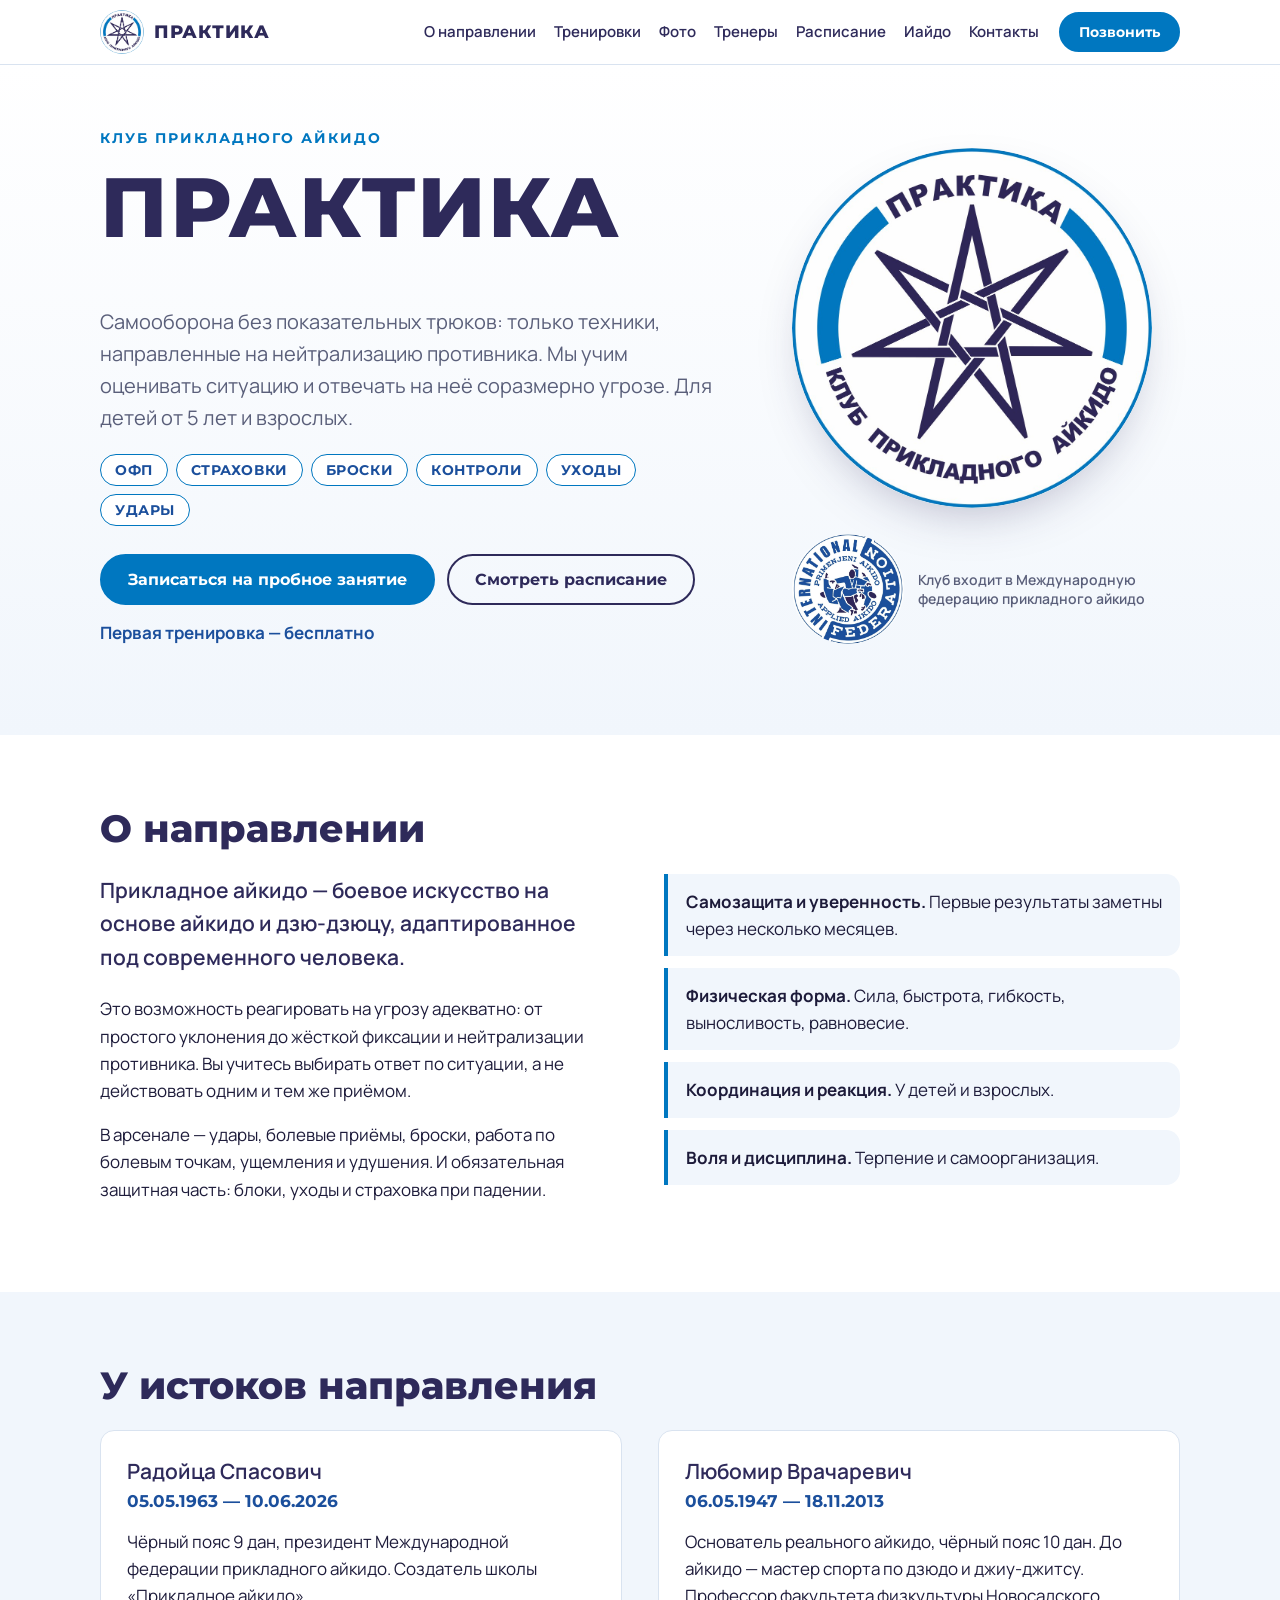
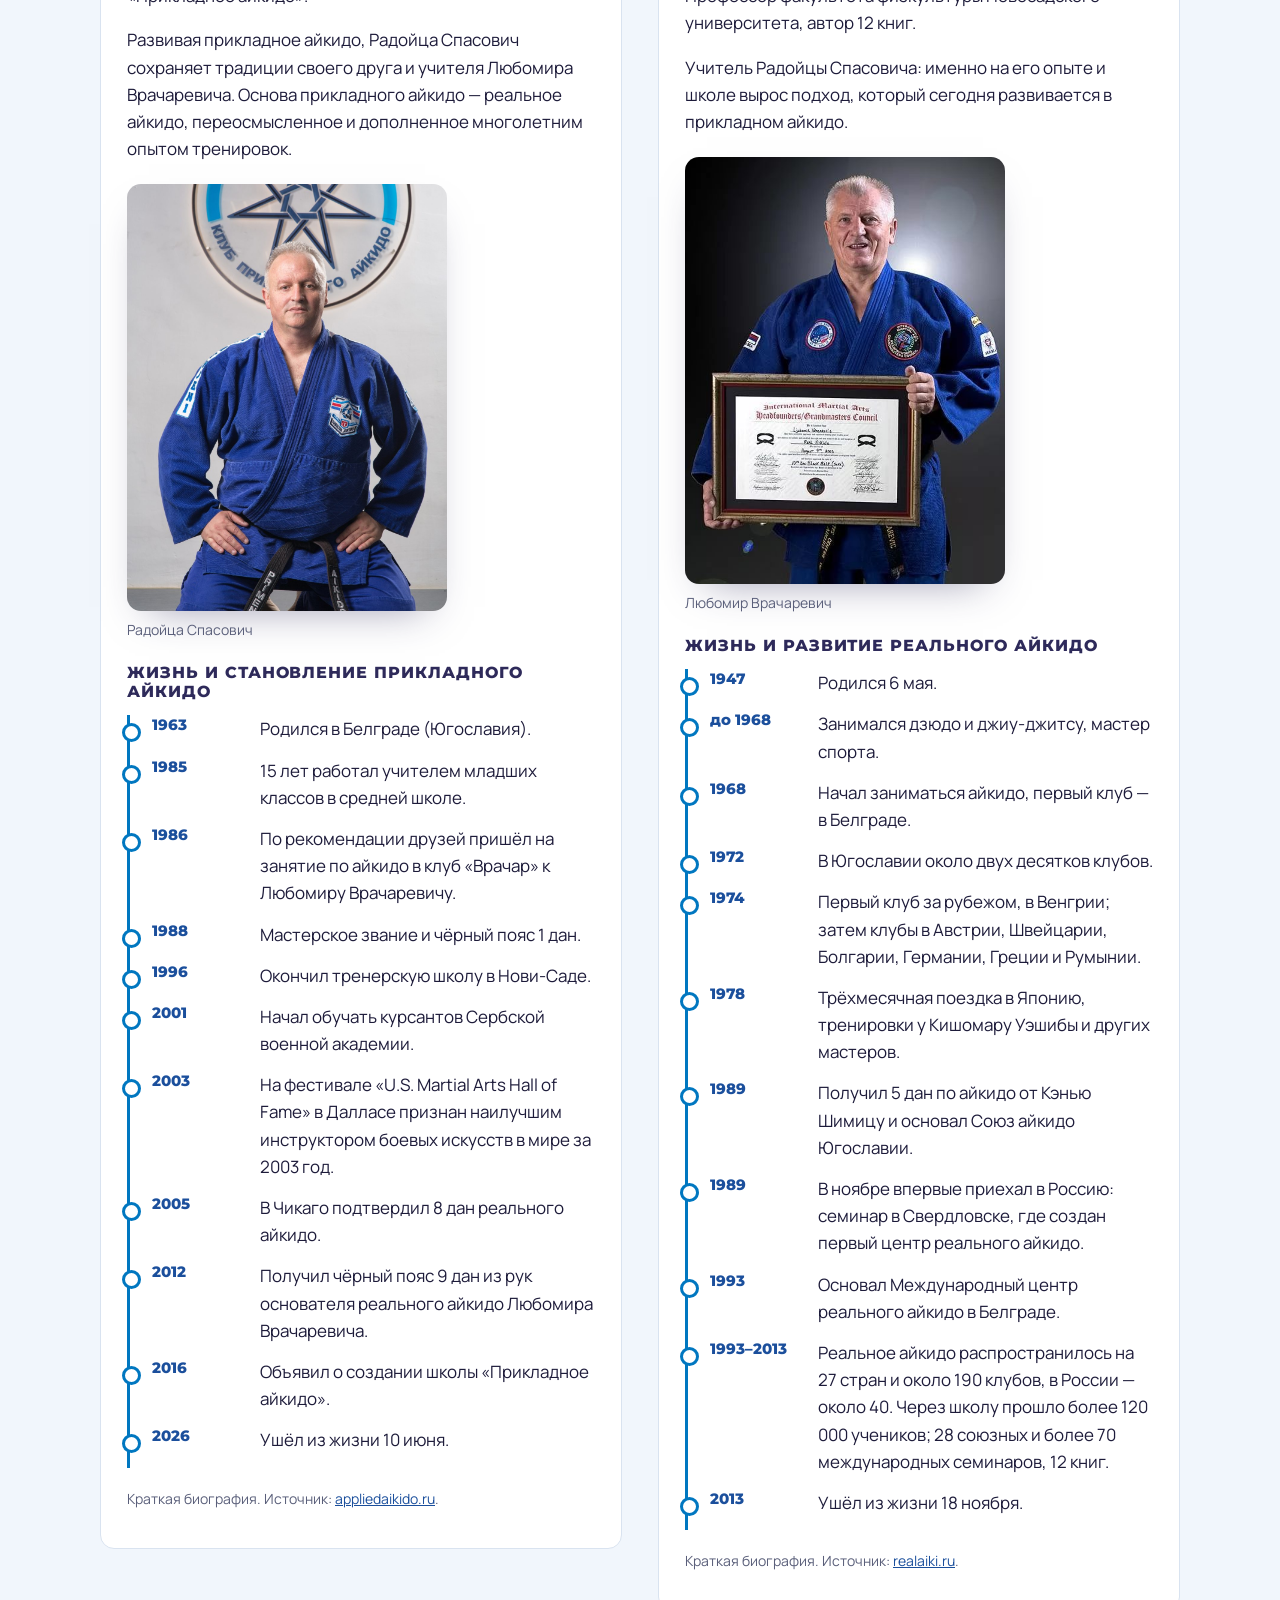
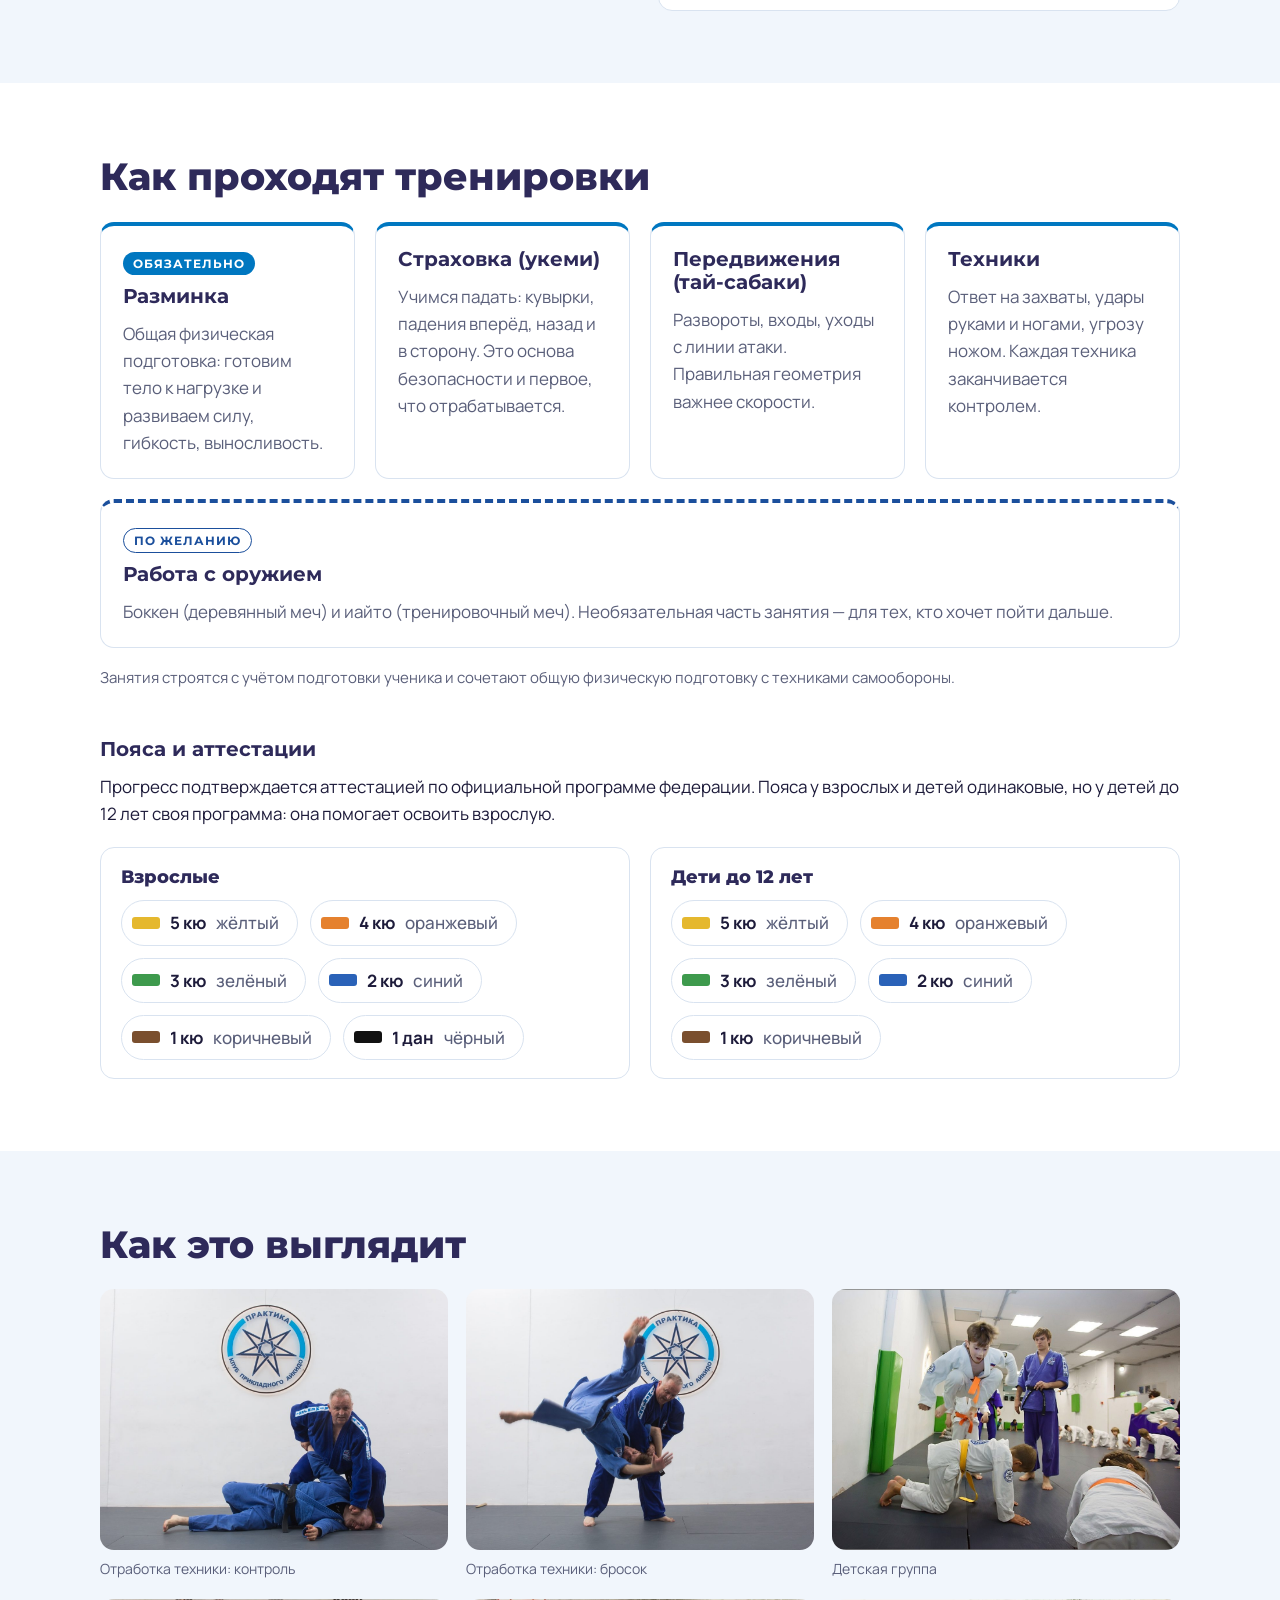
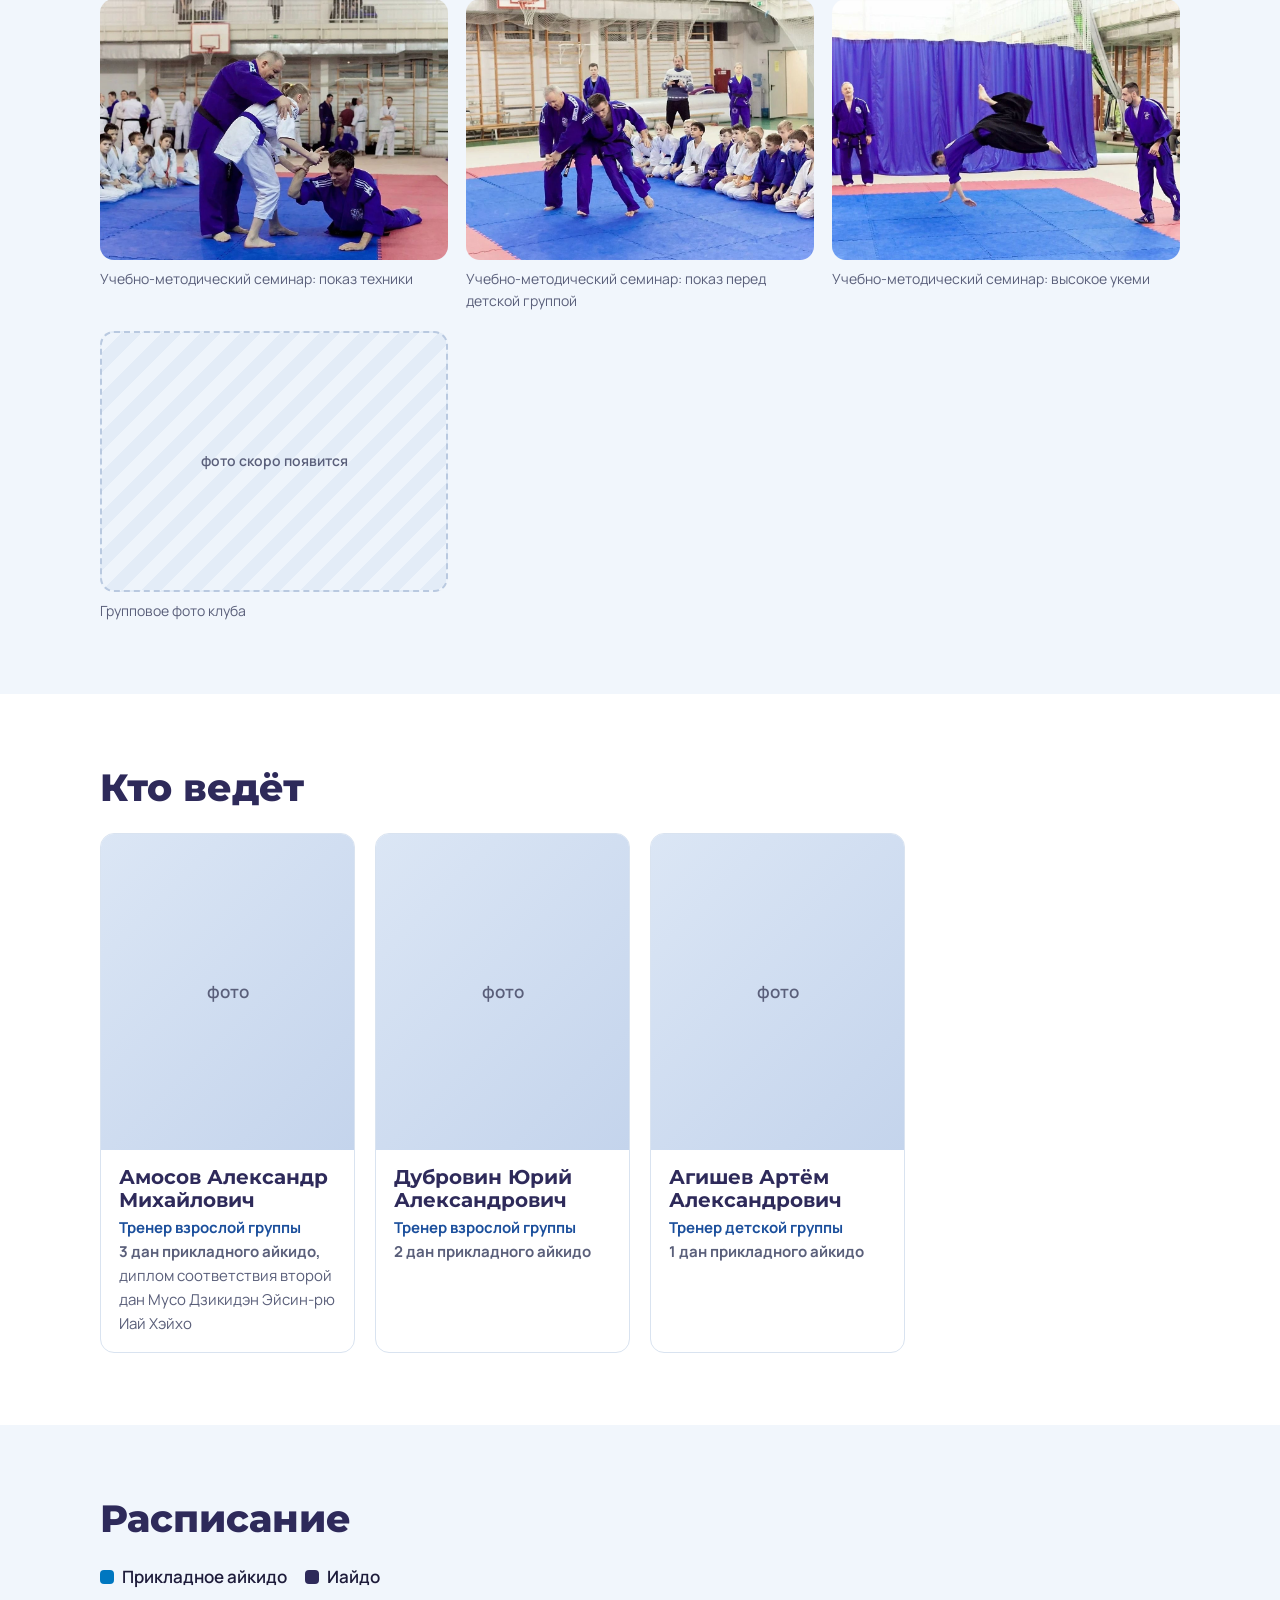
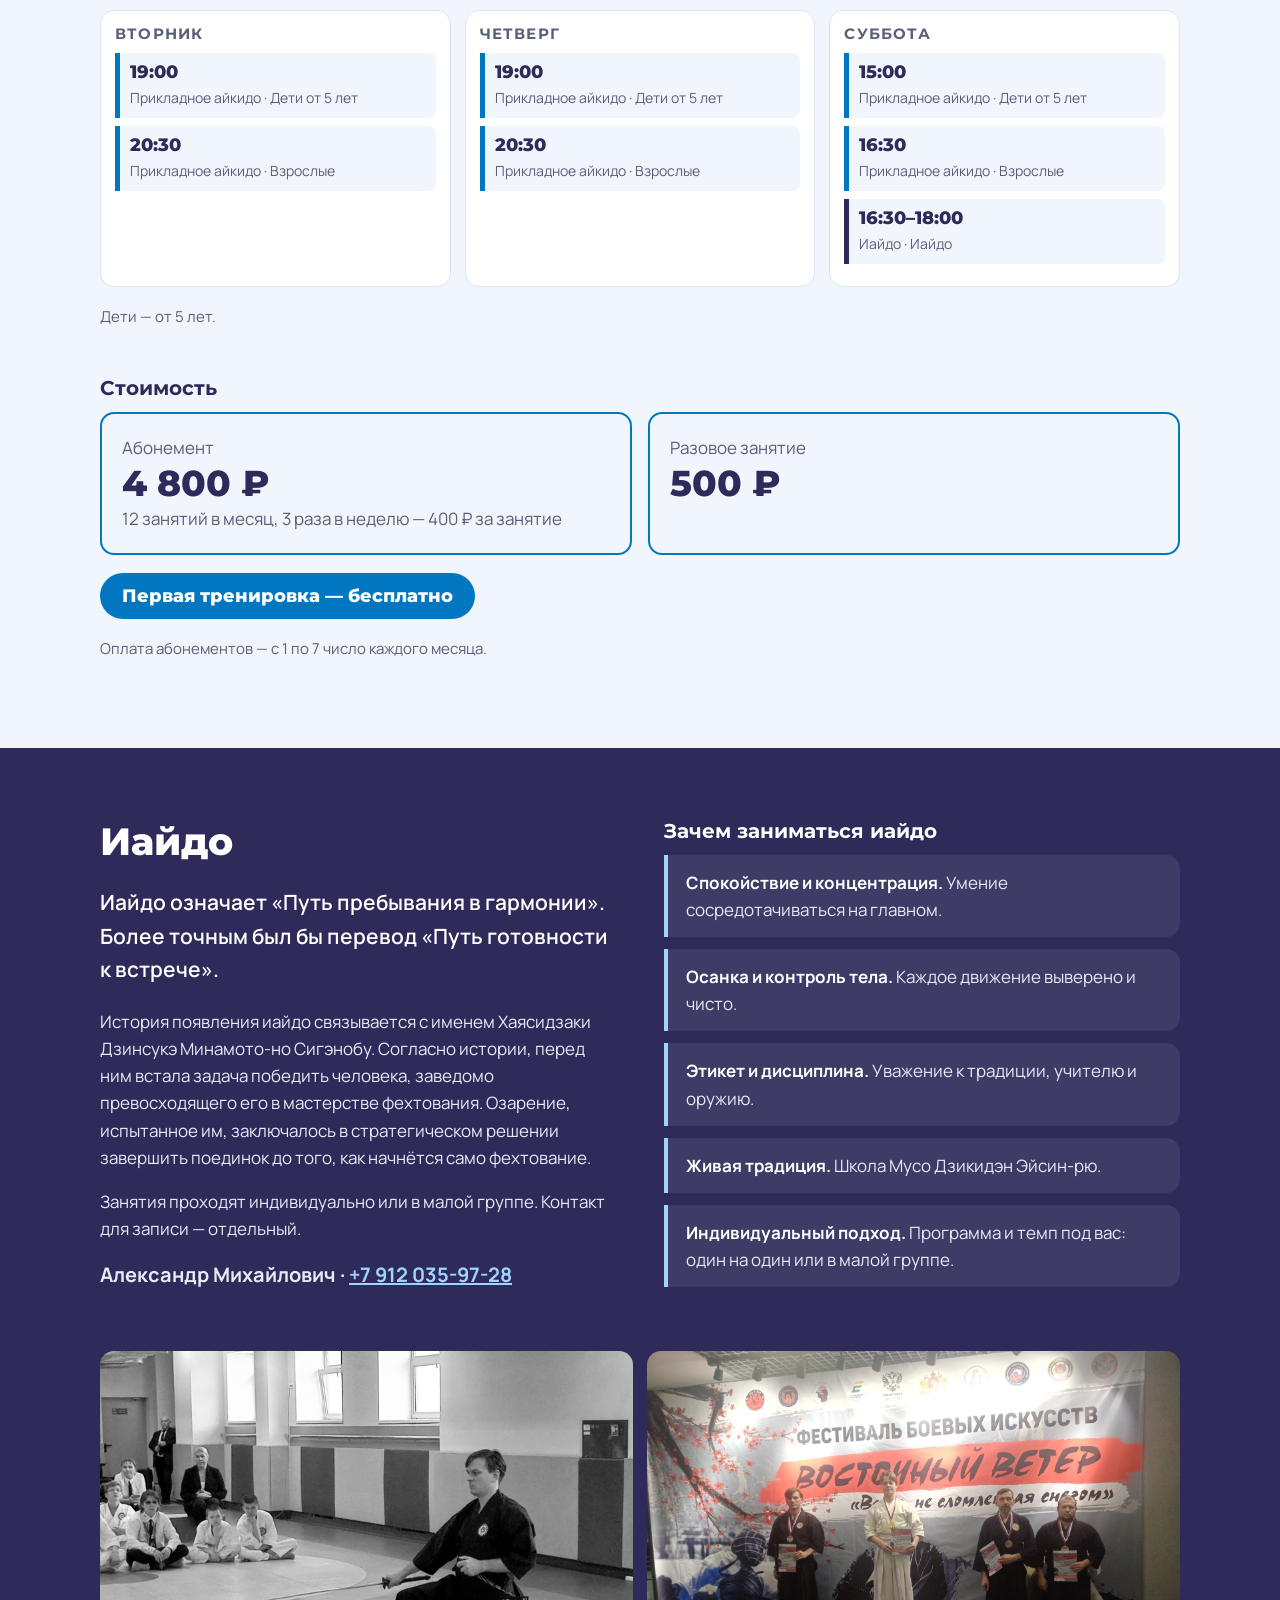
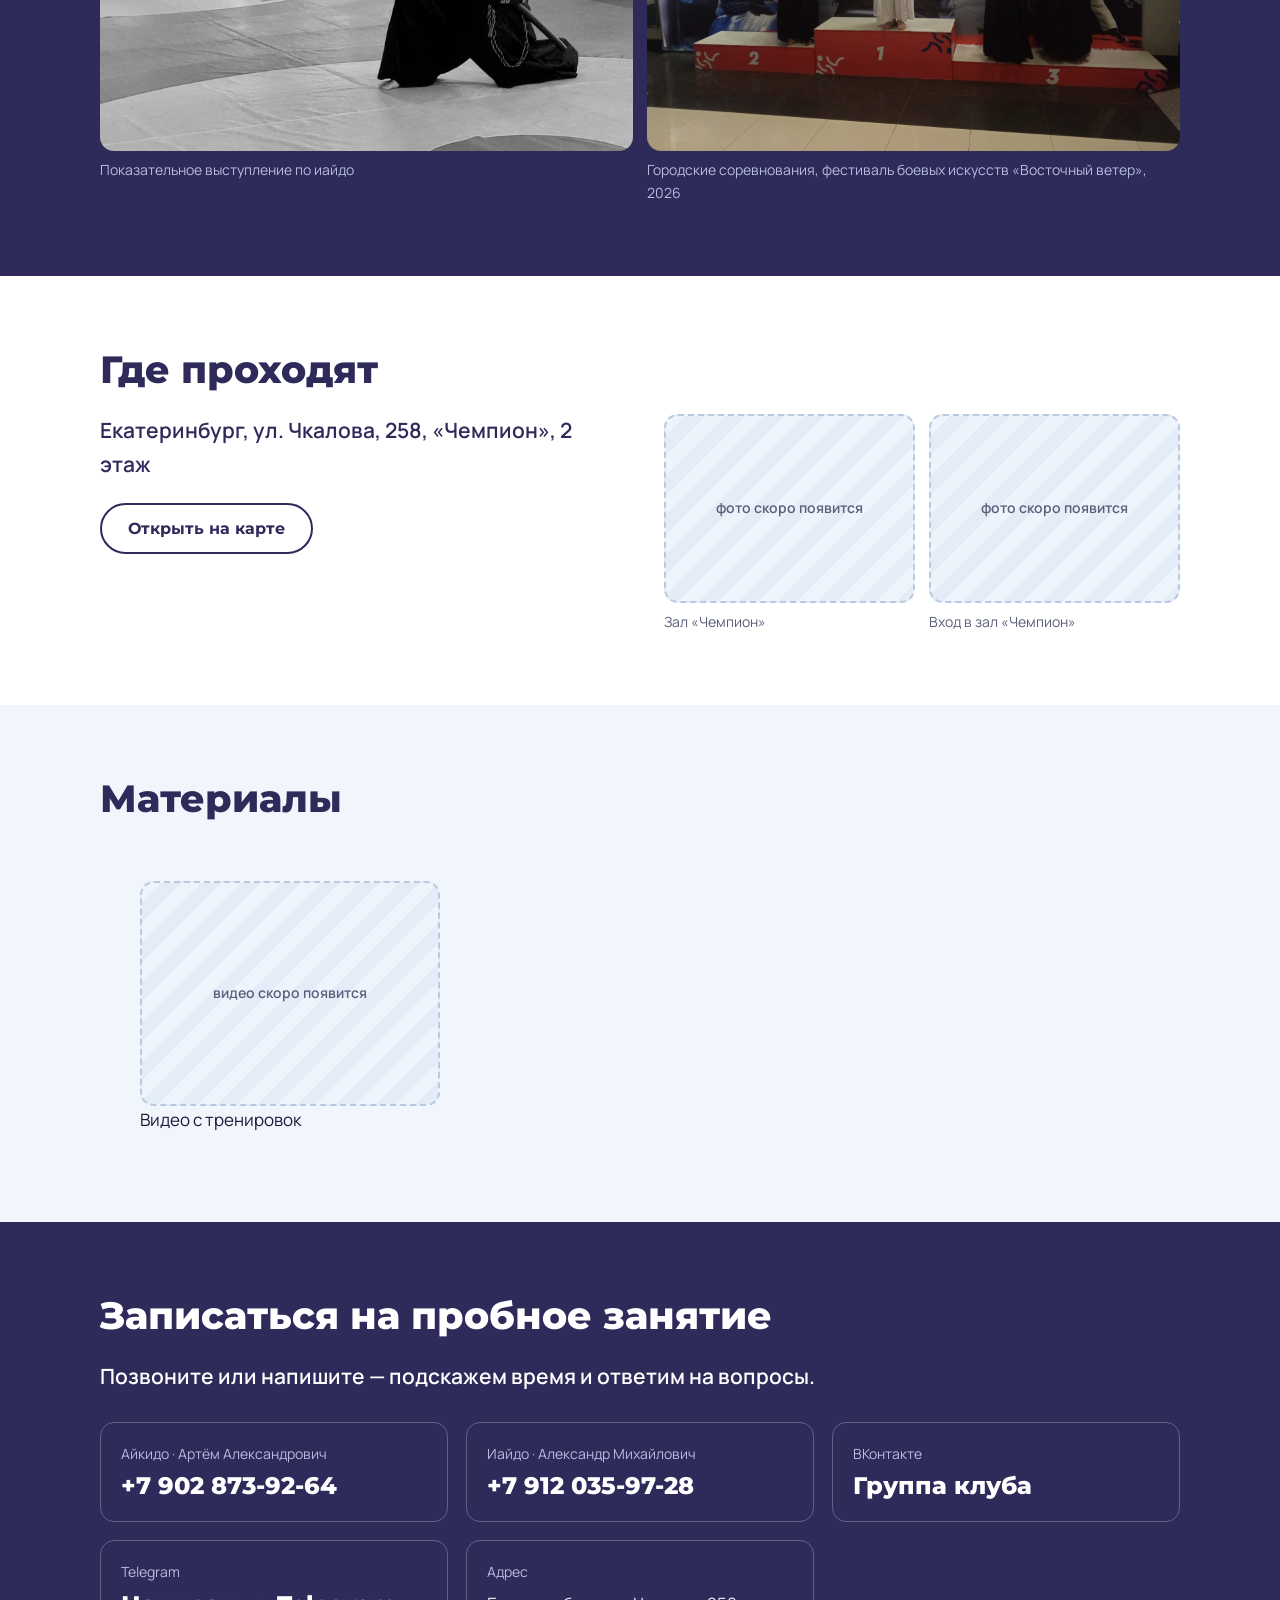
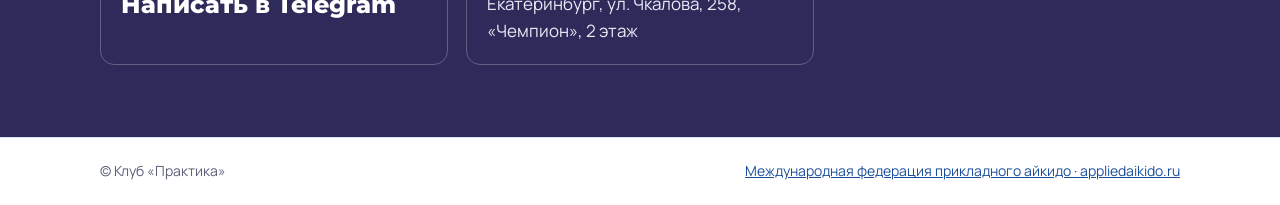
==== index.html @ 42bd76ed "Лендинг клуба «Практика»: первая выкладка Co-Authored-By: Claude Sonnet 5.5 <noreply@anthropic.com>" ====
<!doctype html>
<html lang="ru">
<head>
<meta charset="utf-8">
<meta name="viewport" content="width=device-width, initial-scale=1">
<title>Практика — клуб прикладного айкидо</title>
<meta name="description" content="Клуб прикладного айкидо «Практика»: тренировки для детей и взрослых, расписание, иайдо. Первая тренировка бесплатно.">
<link rel="preconnect" href="https://fonts.googleapis.com">
<link rel="stylesheet" href="https://fonts.googleapis.com/css2?family=Montserrat:wght@600;700;800&family=Manrope:wght@400;500;600;700&display=swap">
<link rel="icon" href="favicon.ico" sizes="any">
<link rel="icon" type="image/png" sizes="32x32" href="assets/icons/favicon-32.png">
<link rel="icon" type="image/png" sizes="16x16" href="assets/icons/favicon-16.png">
<link rel="apple-touch-icon" href="assets/icons/apple-touch-icon.png">
<meta name="theme-color" content="#2e2a5a">
<link rel="stylesheet" href="style.css">
</head>
<body>

<header class="top">
  <div class="wrap top__in">
    <a href="#top" class="brand"><img src="assets/logo-praktika.jpg" alt="" width="44" height="44"><span>Практика</span></a>
    <nav class="nav" aria-label="Разделы">
      <a href="#about">О направлении</a>
      <a href="#training">Тренировки</a>
      <a href="#photos">Фото</a>
      <a href="#coaches">Тренеры</a>
      <a href="#schedule">Расписание</a>
      <a href="#iaido">Иайдо</a>
      <a href="#contacts">Контакты</a>
    </nav>
    <a class="btn btn--sm" data-phone href="#contacts">Позвонить</a>
  </div>
</header>

<main id="top">

<section class="hero">
  <div class="wrap hero__in">
    <div class="hero__text">
      <p class="eyebrow">Клуб прикладного айкидо</p>
      <h1>Практика</h1>
      <p class="hero__lead">Самооборона без показательных трюков: только техники, направленные на нейтрализацию противника. Мы учим оценивать ситуацию и отвечать на неё соразмерно угрозе. Для детей от 5 лет и взрослых.</p>
      <ul class="chips" aria-label="Чему учим">
        <li>ОФП</li><li>Страховки</li><li>Броски</li><li>Контроли</li><li>Уходы</li><li>Удары</li>
      </ul>
      <div class="hero__cta">
        <a class="btn" data-phone href="#contacts">Записаться на пробное занятие</a>
        <a class="btn btn--ghost" href="#schedule">Смотреть расписание</a>
      </div>
      <p class="hero__free" data-free>Первая тренировка — бесплатно</p>
    </div>
    <div class="hero__logo">
      <img class="hero__club" src="assets/logo-praktika.jpg" alt="Логотип клуба «Практика»" width="360" height="360">
      <a class="hero__fed" href="https://appliedaikido.ru/" target="_blank" rel="noopener">
        <img src="assets/logo-federation.jpg" alt="Международная федерация прикладного айкидо" width="84" height="82">
        <span>Клуб входит в&nbsp;Международную федерацию прикладного айкидо</span>
      </a>
    </div>
  </div>
</section>

<section id="about" class="sec">
  <div class="wrap">
    <h2>О направлении</h2>
    <div class="cols">
      <div>
        <p class="big">Прикладное айкидо — боевое искусство на основе айкидо и дзю-дзюцу, адаптированное под современного человека.</p>
        <p>Это возможность реагировать на угрозу адекватно: от простого уклонения до жёсткой фиксации и нейтрализации противника. Вы учитесь выбирать ответ по ситуации, а не действовать одним и тем же приёмом.</p>
        <p>В арсенале — удары, болевые приёмы, броски, работа по болевым точкам, ущемления и удушения. И обязательная защитная часть: блоки, уходы и страховка при падении.</p>
      </div>
      <ul class="reasons">
        <li><b>Самозащита и уверенность.</b> Первые результаты заметны через несколько месяцев.</li>
        <li><b>Физическая форма.</b> Сила, быстрота, гибкость, выносливость, равновесие.</li>
        <li><b>Координация и реакция.</b> У детей и взрослых.</li>
        <li><b>Воля и дисциплина.</b> Терпение и самоорганизация.</li>
      </ul>
    </div>
  </div>
</section>

<section id="master" class="sec sec--tint">
  <div class="wrap">
    <h2>У истоков направления</h2>
    <div class="masters">

      <article class="master">
        <p class="big">Радойца Спасович</p>
        <p class="dates">05.05.1963 — 10.06.2026</p>
        <p>Чёрный пояс 9 дан, президент Международной федерации прикладного айкидо. Создатель школы «Прикладное айкидо».</p>
        <p>Развивая прикладное айкидо, Радойца Спасович сохраняет традиции своего друга и учителя Любомира Врачаревича. Основа прикладного айкидо — реальное айкидо, переосмысленное и дополненное многолетним опытом тренировок.</p>
        <figure class="portrait" id="masterPhoto"></figure>
        <h3 class="tl-title">Жизнь и становление прикладного айкидо</h3>
        <ol class="timeline timeline--compact">
          <li><span>1963</span><div>Родился в Белграде (Югославия).</div></li>
          <li><span>1985</span><div>15 лет работал учителем младших классов в средней школе.</div></li>
          <li><span>1986</span><div>По рекомендации друзей пришёл на занятие по айкидо в клуб «Врачар» к Любомиру Врачаревичу.</div></li>
          <li><span>1988</span><div>Мастерское звание и чёрный пояс 1 дан.</div></li>
          <li><span>1996</span><div>Окончил тренерскую школу в Нови-Саде.</div></li>
          <li><span>2001</span><div>Начал обучать курсантов Сербской военной академии.</div></li>
          <li><span>2003</span><div>На фестивале «U.S. Martial Arts Hall of Fame» в Далласе признан наилучшим инструктором боевых искусств в мире за 2003 год.</div></li>
          <li><span>2005</span><div>В Чикаго подтвердил 8 дан реального айкидо.</div></li>
          <li><span>2012</span><div>Получил чёрный пояс 9 дан из рук основателя реального айкидо Любомира Врачаревича.</div></li>
          <li><span>2016</span><div>Объявил о создании школы «Прикладное айкидо».</div></li>
          <li><span>2026</span><div>Ушёл из жизни 10 июня.</div></li>
        </ol>
        <p class="src">Краткая биография. Источник: <a href="https://appliedaikido.ru/?page_id=108" target="_blank" rel="noopener">appliedaikido.ru</a>.</p>
      </article>

      <article class="master">
        <p class="big">Любомир Врачаревич</p>
        <p class="dates">06.05.1947 — 18.11.2013</p>
        <p>Основатель реального айкидо, чёрный пояс 10 дан. До айкидо — мастер спорта по дзюдо и джиу-джитсу. Профессор факультета физкультуры Новосадского университета, автор 12 книг.</p>
        <p>Учитель Радойцы Спасовича: именно на его опыте и школе вырос подход, который сегодня развивается в прикладном айкидо.</p>
        <figure class="portrait" id="teacherPhoto"></figure>
        <h3 class="tl-title">Жизнь и развитие реального айкидо</h3>
        <ol class="timeline timeline--compact">
          <li><span>1947</span><div>Родился 6 мая.</div></li>
          <li><span>до 1968</span><div>Занимался дзюдо и джиу-джитсу, мастер спорта.</div></li>
          <li><span>1968</span><div>Начал заниматься айкидо, первый клуб — в Белграде.</div></li>
          <li><span>1972</span><div>В Югославии около двух десятков клубов.</div></li>
          <li><span>1974</span><div>Первый клуб за рубежом, в Венгрии; затем клубы в Австрии, Швейцарии, Болгарии, Германии, Греции и Румынии.</div></li>
          <li><span>1978</span><div>Трёхмесячная поездка в Японию, тренировки у Кишомару Уэшибы и других мастеров.</div></li>
          <li><span>1989</span><div>Получил 5 дан по айкидо от Кэнью Шимицу и основал Союз айкидо Югославии.</div></li>
          <li><span>1989</span><div>В ноябре впервые приехал в Россию: семинар в Свердловске, где создан первый центр реального айкидо.</div></li>
          <li><span>1993</span><div>Основал Международный центр реального айкидо в Белграде.</div></li>
          <li><span>1993–2013</span><div>Реальное айкидо распространилось на 27 стран и около 190 клубов, в России — около 40. Через школу прошло более 120 000 учеников; 28 союзных и более 70 международных семинаров, 12 книг.</div></li>
          <li><span>2013</span><div>Ушёл из жизни 18 ноября.</div></li>
        </ol>
        <p class="src">Краткая биография. Источник: <a href="https://realaiki.ru/lyubomir-vracharevich/" target="_blank" rel="noopener">realaiki.ru</a>.</p>
      </article>

    </div>
  </div>
</section>

<section id="training" class="sec">
  <div class="wrap">
    <h2>Как проходят тренировки</h2>
    <div class="grid3">
      <article class="card"><span class="tag">обязательно</span><h3>Разминка</h3><p>Общая физическая подготовка: готовим тело к нагрузке и развиваем силу, гибкость, выносливость.</p></article>
      <article class="card"><h3>Страховка (укеми)</h3><p>Учимся падать: кувырки, падения вперёд, назад и в сторону. Это основа безопасности и первое, что отрабатывается.</p></article>
      <article class="card"><h3>Передвижения (тай-сабаки)</h3><p>Развороты, входы, уходы с линии атаки. Правильная геометрия важнее скорости.</p></article>
      <article class="card"><h3>Техники</h3><p>Ответ на захваты, удары руками и ногами, угрозу ножом. Каждая техника заканчивается контролем.</p></article>
      <article class="card card--opt"><span class="tag tag--opt">по желанию</span><h3>Работа с оружием</h3><p>Боккен (деревянный меч) и иайто (тренировочный меч). Необязательная часть занятия — для тех, кто хочет пойти дальше.</p></article>
    </div>
    <p class="note">Занятия строятся с учётом подготовки ученика и сочетают общую физическую подготовку с техниками самообороны.</p>

    <h3 class="sub">Пояса и аттестации</h3>
    <p>Прогресс подтверждается аттестацией по официальной программе федерации. Пояса у взрослых и детей одинаковые, но у детей до 12 лет своя программа: она помогает освоить взрослую.</p>
    <div class="belts2">
      <div class="belts2__col">
        <h4>Взрослые</h4>
        <ul class="belts">
          <li style="--b:#e5b82e"><i></i>5 кю<span>жёлтый</span></li>
          <li style="--b:#e5812e"><i></i>4 кю<span>оранжевый</span></li>
          <li style="--b:#3e9a4d"><i></i>3 кю<span>зелёный</span></li>
          <li style="--b:#2a62b8"><i></i>2 кю<span>синий</span></li>
          <li style="--b:#7a4f2e"><i></i>1 кю<span>коричневый</span></li>
          <li style="--b:#111111"><i></i>1 дан<span>чёрный</span></li>
        </ul>
      </div>
      <div class="belts2__col">
        <h4>Дети до 12 лет</h4>
        <ul class="belts">
          <li style="--b:#e5b82e"><i></i>5 кю<span>жёлтый</span></li>
          <li style="--b:#e5812e"><i></i>4 кю<span>оранжевый</span></li>
          <li style="--b:#3e9a4d"><i></i>3 кю<span>зелёный</span></li>
          <li style="--b:#2a62b8"><i></i>2 кю<span>синий</span></li>
          <li style="--b:#7a4f2e"><i></i>1 кю<span>коричневый</span></li>
        </ul>
      </div>
    </div>
  </div>
</section>

<section id="photos" class="sec sec--tint">
  <div class="wrap">
    <h2>Как это выглядит</h2>
    <div class="gallery gallery--wide" id="gallery"></div>
  </div>
</section>

<section id="coaches" class="sec">
  <div class="wrap">
    <h2>Кто ведёт</h2>
    <div class="coaches" id="coachesList"></div>
  </div>
</section>

<section id="schedule" class="sec sec--tint">
  <div class="wrap">
    <h2>Расписание</h2>
    <div class="legend" id="legend"></div>
    <div class="week" id="week"></div>
    <p class="note" id="scheduleNote"></p>

    <h3 class="sub">Стоимость</h3>
    <div class="prices" id="prices"></div>
    <p class="price-free" id="priceFree">Первая тренировка — бесплатно</p>
    <p class="note" id="priceNote"></p>
  </div>
</section>

<section id="iaido" class="sec sec--dark">
  <div class="wrap">
   <div class="cols">
    <div>
      <h2>Иайдо</h2>
      <p class="big">Иайдо означает «Путь пребывания в гармонии». Более точным был&nbsp;бы перевод «Путь готовности к встрече».</p>
      <p>История появления иайдо связывается с именем Хаясидзаки Дзинсукэ Минамото-но Сигэнобу. Согласно истории, перед ним встала задача победить человека, заведомо превосходящего его в мастерстве фехтования. Озарение, испытанное им, заключалось в стратегическом решении завершить поединок до того, как начнётся само фехтование.</p>
      <p>Занятия проходят индивидуально или в малой группе. Контакт для записи — отдельный.</p>
      <p class="iaido__contact" id="iaidoContact"></p>
    </div>
    <div>
   <h3>Зачем заниматься иайдо</h3>
   <ul class="reasons">
     <li><b>Спокойствие и концентрация.</b> Умение сосредотачиваться на главном.</li>
     <li><b>Осанка и контроль тела.</b> Каждое движение выверено и чисто.</li>
     <li><b>Этикет и дисциплина.</b> Уважение к традиции, учителю и оружию.</li>
     <li><b>Живая традиция.</b> Школа Мусо Дзикидэн Эйсин-рю.</li>
     <li><b>Индивидуальный подход.</b> Программа и темп под вас: один на один или в малой группе.</li>
   </ul>
    </div>
   </div>
   <div class="gallery gallery--iaido" id="iaidoPhoto"></div>
  </div>
</section>

<section id="place" class="sec">
  <div class="wrap">
    <h2>Где проходят</h2>
    <div class="cols">
      <div>
        <p class="big" id="address"></p>
        <p><a class="btn btn--ghost" id="mapBtn" href="#" hidden target="_blank" rel="noopener">Открыть на карте</a></p>
      </div>
      <div class="gallery" id="placePhotos"></div>
    </div>
  </div>
</section>

<section id="media" class="sec sec--tint">
  <div class="wrap">
    <h2>Материалы</h2>
    <div class="promo" id="promo"></div>
    <div class="videos" id="videos"></div>
  </div>
</section>

<section id="contacts" class="sec sec--dark">
  <div class="wrap">
    <h2>Записаться на пробное занятие</h2>
    <p class="big">Позвоните или напишите — подскажем время и ответим на вопросы.</p>
    <div class="contacts" id="contactsBox"></div>
  </div>
</section>

</main>

<footer class="foot">
  <div class="wrap foot__in">
    <span>© Клуб «Практика»</span>
    <a href="https://appliedaikido.ru/" target="_blank" rel="noopener">Международная федерация прикладного айкидо · appliedaikido.ru</a>
  </div>
</footer>

<script src="data.js"></script>
<script src="script.js"></script>
</body>
</html>
---- style.css ----
:root{
  --ink:#2e2a5a;        /* индиго из логотипа клуба */
  --blue:#0077c0;       /* голубой обод логотипа */
  --blue-deep:#1b4f9c;  /* синий федерации */
  --bg:#ffffff;
  --tint:#f1f6fc;
  --line:#d9e3f0;
  --text:#1d1b3a;
  --dim:#5a5f7a;
  --radius:14px;
}
*{box-sizing:border-box}
html{scroll-behavior:smooth;scroll-padding-top:72px}
body{margin:0;background:var(--bg);color:var(--text);font:400 17px/1.6 Manrope,system-ui,sans-serif;-webkit-text-size-adjust:100%}
img{max-width:100%;height:auto;display:block}
a{color:var(--blue-deep)}
.wrap{max-width:1120px;margin:0 auto;padding:0 20px}
h1,h2,h3{font-family:Montserrat,Manrope,sans-serif;color:var(--ink);line-height:1.15;margin:0 0 .6em}
h1{font-size:clamp(44px,8vw,84px);font-weight:800;letter-spacing:.02em;text-transform:uppercase}
h2{font-size:clamp(26px,4vw,38px);font-weight:800}
h3{font-size:20px;font-weight:700}
.sub{margin-top:48px}
p{margin:0 0 1em}

/* шапка */
.top{position:sticky;top:0;z-index:10;background:rgba(255,255,255,.94);backdrop-filter:blur(8px);border-bottom:1px solid var(--line)}
.top__in{display:flex;align-items:center;gap:20px;height:64px}
.brand{display:flex;align-items:center;gap:10px;text-decoration:none;color:var(--ink);font:800 18px Montserrat,sans-serif;text-transform:uppercase;letter-spacing:.04em}
.brand img{border-radius:50%}
.nav{display:flex;gap:18px;margin-left:auto}
.nav a{color:var(--ink);text-decoration:none;font-weight:600;font-size:15px}
.nav a:hover{color:var(--blue)}

/* кнопки */
.btn{display:inline-block;background:var(--blue);color:#fff;text-decoration:none;font:700 16px Montserrat,sans-serif;padding:14px 26px;border-radius:999px;border:2px solid var(--blue);transition:.15s}
.btn:hover{background:var(--blue-deep);border-color:var(--blue-deep)}
.btn--sm{padding:9px 18px;font-size:14px}
.btn--ghost{background:transparent;color:var(--ink);border-color:var(--ink)}
.btn--ghost:hover{background:var(--ink);color:#fff;border-color:var(--ink)}
.sec--dark .btn--ghost{color:#fff;border-color:#fff}
.sec--dark .btn--ghost:hover{background:#fff;color:var(--ink)}

/* hero */
.hero{background:linear-gradient(180deg,#fff 0%,var(--tint) 100%);padding:64px 0 72px}
.hero__in{display:grid;grid-template-columns:1.2fr .8fr;gap:40px;align-items:center}
.eyebrow{font:700 14px Montserrat,sans-serif;letter-spacing:.14em;text-transform:uppercase;color:var(--blue);margin-bottom:12px}
.hero__lead{font-size:20px;max-width:34em;color:var(--dim)}
.hero__cta{display:flex;flex-wrap:wrap;gap:12px;margin:28px 0 14px}
.hero__free{font-weight:700;color:var(--blue-deep)}
.hero__club{border-radius:50%;box-shadow:0 20px 50px -20px rgba(46,42,90,.35);margin:0 auto}
.hero__fed{display:flex;align-items:center;gap:14px;margin:26px auto 0;max-width:360px;font-size:14px;line-height:1.4;color:var(--dim);font-weight:600}
.hero__fed img{flex:none;width:112px;height:auto;border-radius:50%}

/* секции */
.sec{padding:72px 0}
.sec--tint{background:var(--tint)}
.sec--dark{background:var(--ink);color:#e8eaf6}
.sec--dark h2,.sec--dark h3{color:#fff}
.sec--dark a{color:#9fd4ff}
.big{font-size:21px;font-weight:600;color:var(--ink)}
.sec--dark .big{color:#fff}
.note{color:var(--dim);font-size:15px;margin-top:18px}
.sec--dark .note{color:#b7bbe0}
.src{color:var(--dim);font-size:14px;margin-top:20px}
.cols{display:grid;grid-template-columns:1fr 1fr;gap:48px;align-items:start}

.reasons{list-style:none;margin:0;padding:0;display:grid;gap:12px}
.reasons li{background:var(--tint);border-left:4px solid var(--blue);padding:14px 18px;border-radius:0 var(--radius) var(--radius) 0}
.sec--tint .reasons li{background:#fff}

/* история */
.timeline{list-style:none;margin:0;padding:0 0 0 22px;border-left:3px solid var(--blue)}
.timeline li{position:relative;display:grid;grid-template-columns:130px 1fr;gap:16px;padding:0 0 26px}
.timeline li::before{content:"";position:absolute;left:-30px;top:8px;width:13px;height:13px;border-radius:50%;background:#fff;border:3px solid var(--blue)}
.timeline span{font:800 17px Montserrat,sans-serif;color:var(--blue-deep)}

/* тренировки */
.grid3{display:grid;grid-template-columns:repeat(auto-fit,minmax(250px,1fr));gap:20px}
.card{border:1px solid var(--line);border-top:4px solid var(--blue);border-radius:var(--radius);padding:22px;background:#fff}
.card p{margin:0;color:var(--dim)}
.belts{list-style:none;margin:20px 0 0;padding:0;display:flex;flex-wrap:wrap;gap:12px}
.belts li{display:flex;align-items:center;gap:10px;border:1px solid var(--line);border-radius:999px;padding:8px 18px 8px 10px;font-weight:700;background:#fff}
.belts i{width:28px;height:12px;border-radius:3px;background:var(--b)}
.belts span{font-weight:500;color:var(--dim)}

/* тренеры */
.coaches{display:grid;grid-template-columns:repeat(auto-fill,minmax(240px,1fr));gap:20px}
.coach{background:#fff;border:1px solid var(--line);border-radius:var(--radius);overflow:hidden}
.coach__ph{aspect-ratio:4/5;background:linear-gradient(135deg,#dbe6f5,#c4d4ec);display:grid;place-items:center;color:var(--dim);font-weight:600;object-fit:cover;width:100%}
.coach__b{padding:16px 18px}
.coach__b h3{margin:0 0 4px}
.coach__b p{margin:0;color:var(--dim);font-size:15px}

/* расписание */
.legend{display:flex;flex-wrap:wrap;gap:18px;margin-bottom:20px;font-weight:600}
.legend span{display:flex;align-items:center;gap:8px}
.legend i{width:14px;height:14px;border-radius:4px;background:var(--c)}
.week{display:grid;grid-template-columns:repeat(auto-fit,minmax(150px,1fr));gap:14px}
.day{border:1px solid var(--line);border-radius:var(--radius);padding:14px;background:#fff}
.day h3{font-size:15px;text-transform:uppercase;letter-spacing:.08em;color:var(--dim);margin-bottom:10px}
.slot{border-left:5px solid var(--c);background:var(--tint);padding:8px 10px;border-radius:0 8px 8px 0;margin-bottom:8px}
.slot b{display:block;font:800 18px Montserrat,sans-serif;color:var(--ink)}
.slot span{font-size:14px;color:var(--dim)}
.prices{display:grid;grid-template-columns:repeat(auto-fit,minmax(240px,1fr));gap:16px}
.price{border:2px solid var(--blue);border-radius:var(--radius);padding:20px}
.price b{display:block;font:800 36px Montserrat,sans-serif;color:var(--ink)}
.price span{color:var(--dim)}

/* иайдо */
.iaido__img{border-radius:var(--radius);box-shadow:0 20px 50px -20px rgba(0,0,0,.6)}
.iaido__contact{font-size:20px;font-weight:700}

/* место / галерея */
.gallery{display:grid;grid-template-columns:repeat(2,1fr);gap:14px}
.gallery--wide{grid-template-columns:repeat(auto-fill,minmax(300px,1fr));gap:18px}
.gallery figure,.fig{margin:0}
.gallery img,.fig img,.ph{border-radius:var(--radius);aspect-ratio:4/3;object-fit:cover;width:100%}
.gallery figcaption,.fig figcaption{font-size:14px;color:var(--dim);margin-top:8px}
.sec--dark .fig figcaption{color:#b7bbe0}
.fig{margin-top:28px}
.ph{background:repeating-linear-gradient(135deg,#eef4fb 0 14px,#e3ecf7 14px 28px);border:2px dashed #b9c9e0;display:grid;place-items:center;color:var(--dim);font-size:14px;font-weight:600}
.coach--stub{opacity:.75;border-style:dashed}
.coach--stub .coach__ph{background:repeating-linear-gradient(135deg,#eef4fb 0 14px,#e3ecf7 14px 28px)}

/* материалы */
.promo{display:grid;grid-template-columns:repeat(auto-fit,minmax(220px,1fr));gap:20px}
.promo a{display:block;background:#fff;border:1px solid var(--line);border-radius:var(--radius);padding:12px;text-decoration:none;color:var(--ink);font-weight:700}
.promo img{border-radius:8px;margin-bottom:10px}
.videos{display:grid;grid-template-columns:repeat(auto-fit,minmax(280px,1fr));gap:20px;margin-top:20px}
.videos iframe{width:100%;aspect-ratio:16/9;border:0;border-radius:var(--radius)}

/* контакты */
.contacts{display:grid;grid-template-columns:repeat(auto-fit,minmax(260px,1fr));gap:18px;margin-top:28px}
.ct{border:1px solid rgba(255,255,255,.25);border-radius:var(--radius);padding:20px}
.ct small{display:block;color:#b7bbe0;font-size:14px;margin-bottom:6px}
.ct a{font:800 24px Montserrat,sans-serif;color:#fff;text-decoration:none}
.ct p{margin:6px 0 0;color:#e8eaf6}

.foot{background:#fff;border-top:1px solid var(--line);padding:22px 0;color:var(--dim);font-size:14px}
.foot__in{display:flex;flex-wrap:wrap;gap:16px;justify-content:space-between;align-items:center}
.foot__fed{display:flex;align-items:center;gap:12px}

@media (max-width:860px){
  .nav{display:none}
  .top__in{justify-content:space-between}
  .hero__in,.cols{grid-template-columns:1fr}
  .hero__logo{order:-1;max-width:220px}
  .grid3{grid-template-columns:1fr}
  .timeline li{grid-template-columns:1fr;gap:2px}
  .sec{padding:52px 0}
}
a.hero__fed{text-decoration:none}
a.hero__fed:hover span{color:var(--blue-deep);text-decoration:underline}
.tag{display:inline-block;font:700 12px Montserrat,sans-serif;letter-spacing:.08em;text-transform:uppercase;color:#fff;background:var(--blue);border-radius:999px;padding:4px 10px;margin-bottom:10px}
.tag--opt{background:transparent;color:var(--blue-deep);border:1.5px solid var(--blue-deep)}
.card--opt{grid-column:1/-1;border-top-style:dashed;border-top-color:var(--blue-deep)}
.sec--dark .gallery figcaption{color:#b7bbe0}
.dates{font:700 17px Montserrat,sans-serif;color:var(--blue-deep)}
.timeline--compact li{grid-template-columns:70px 1fr;padding-bottom:14px}
.timeline--compact span{font-size:15px}
.coach__role{color:var(--blue-deep)!important;font-weight:700}
.videos{grid-template-columns:repeat(auto-fill,minmax(280px,380px))}
.portrait{margin:22px 0 8px;max-width:320px}
.portrait img{width:100%;aspect-ratio:3/4;object-fit:cover;object-position:50% 20%;border-radius:var(--radius);box-shadow:0 18px 40px -22px rgba(46,42,90,.5)}
.portrait figcaption{font-size:14px;color:var(--dim);margin-top:8px}
.gallery--one{grid-template-columns:1fr}
.reasons--grid{grid-template-columns:repeat(auto-fit,minmax(210px,1fr))}
.sec--dark .reasons li{background:rgba(255,255,255,.08);border-left-color:#9fd4ff}
.sec--dark .reasons b{color:#fff}
.sec--dark .sub{margin-top:44px}
.gallery--iaido{grid-template-columns:repeat(auto-fit,minmax(280px,1fr));margin-top:40px}
@media (max-width:860px){.gallery--iaido{grid-template-columns:1fr}}

/* лайтбокс */
.gallery img,.portrait img,.coach img{cursor:zoom-in;transition:transform .15s}
.gallery img:hover,.portrait img:hover{transform:scale(1.015)}
.lb{position:fixed;inset:0;z-index:100;background:rgba(14,12,36,.92);display:flex;align-items:center;justify-content:center;padding:24px}
.lb[hidden]{display:none}
.lb__f{margin:0;text-align:center;max-width:min(92vw,1600px)}
.lb__f img{max-width:100%;max-height:80vh;border-radius:10px;display:block;margin:0 auto;box-shadow:0 20px 60px rgba(0,0,0,.5)}
.lb__f figcaption{color:#e8eaf6;font-size:15px;margin-top:12px}
.lb button{position:absolute;background:rgba(255,255,255,.12);color:#fff;border:0;border-radius:50%;width:48px;height:48px;font-size:30px;line-height:1;cursor:pointer}
.lb button:hover{background:rgba(255,255,255,.28)}
.lb__x{top:16px;right:16px}
.lb__n--prev{left:16px;top:50%;transform:translateY(-50%)}
.lb__n--next{right:16px;top:50%;transform:translateY(-50%)}
.lb--single .lb__n{display:none}
@media (max-width:860px){.lb{padding:12px}.lb__n--prev{left:6px}.lb__n--next{right:6px}}
.chips{list-style:none;margin:18px 0 0;padding:0;display:flex;flex-wrap:wrap;gap:8px}
.chips li{border:1.5px solid var(--blue);color:var(--blue-deep);font:700 14px Montserrat,sans-serif;letter-spacing:.04em;text-transform:uppercase;padding:6px 14px;border-radius:999px;background:#fff}
.belts2{display:grid;grid-template-columns:1fr 1fr;gap:20px;margin-top:20px}
.belts2__col{background:#fff;border:1px solid var(--line);border-radius:var(--radius);padding:18px 20px}
.belts2__col h4{margin:0 0 4px;font:800 18px Montserrat,sans-serif;color:var(--ink)}
.belts2__col .belts{margin-top:12px}
@media (max-width:860px){.belts2{grid-template-columns:1fr}}
.price-free{margin:18px 0 0;display:inline-block;background:var(--blue);color:#fff;font:800 18px Montserrat,sans-serif;padding:12px 22px;border-radius:999px}
.masters{display:grid;grid-template-columns:1fr 1fr;gap:36px;align-items:start}
.master{background:#fff;border:1px solid var(--line);border-radius:var(--radius);padding:24px 26px}
.master .big{margin-bottom:2px}
.master .timeline{margin-top:22px}
.ph--portrait{aspect-ratio:3/4;max-width:320px}
@media (max-width:860px){.masters{grid-template-columns:1fr}.master{padding:20px}}
.tl-title{margin:22px 0 0;font:800 16px Montserrat,sans-serif;color:var(--ink);text-transform:uppercase;letter-spacing:.06em}
.tl-title+.timeline{margin-top:14px}
.master .timeline--compact span{white-space:nowrap}
.timeline--compact li{grid-template-columns:92px 1fr}
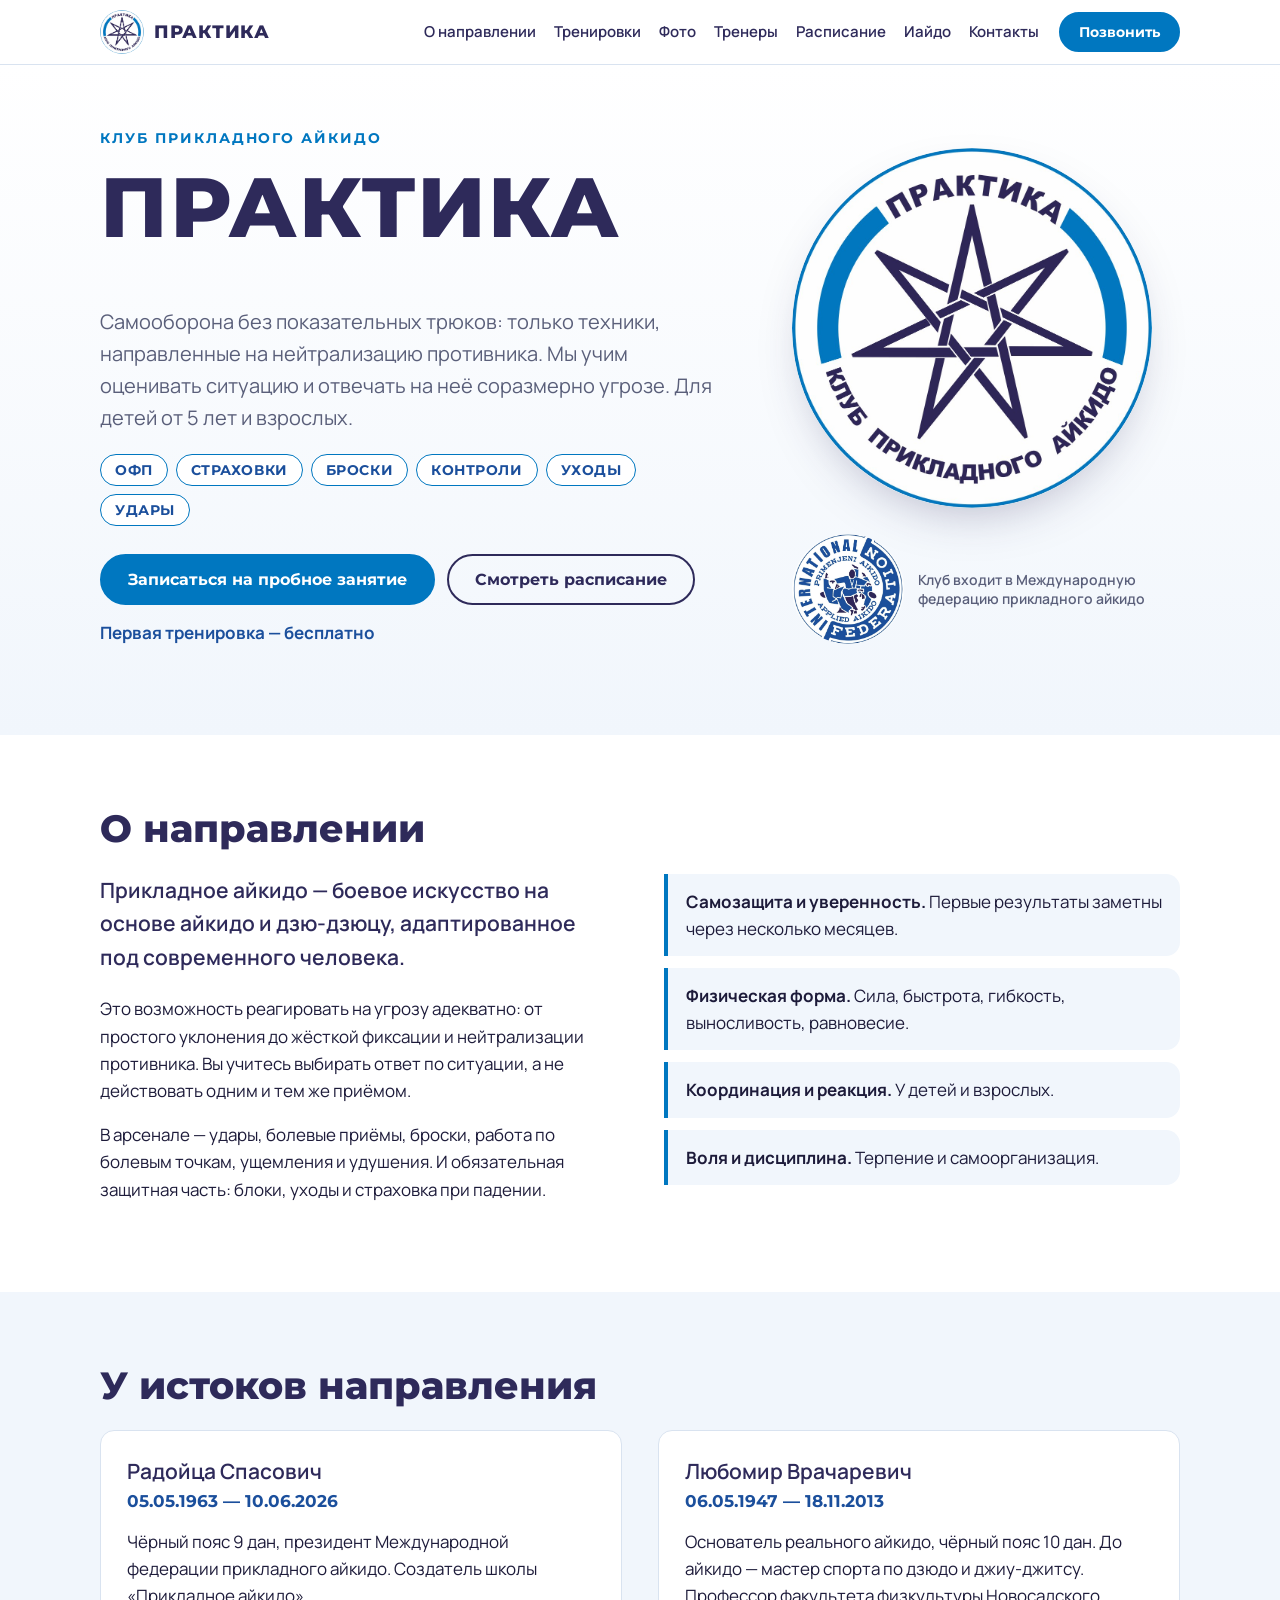
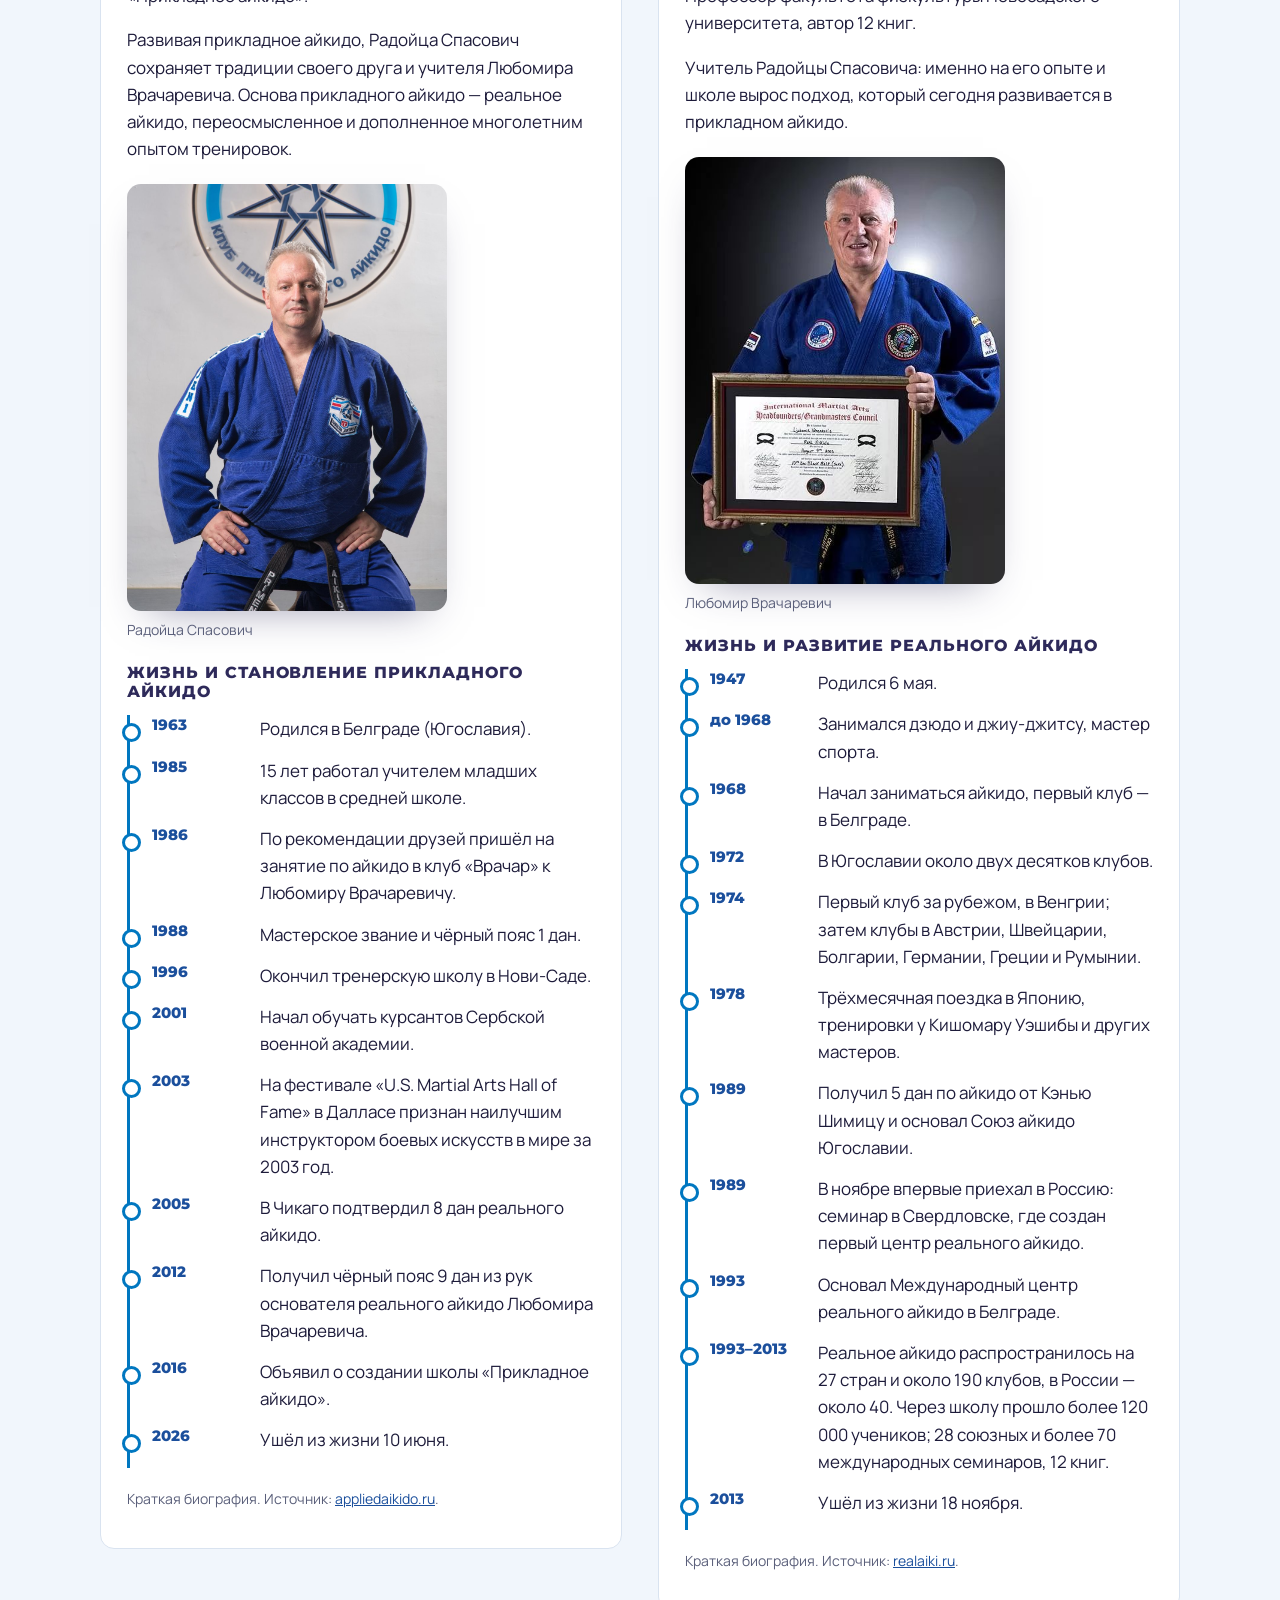
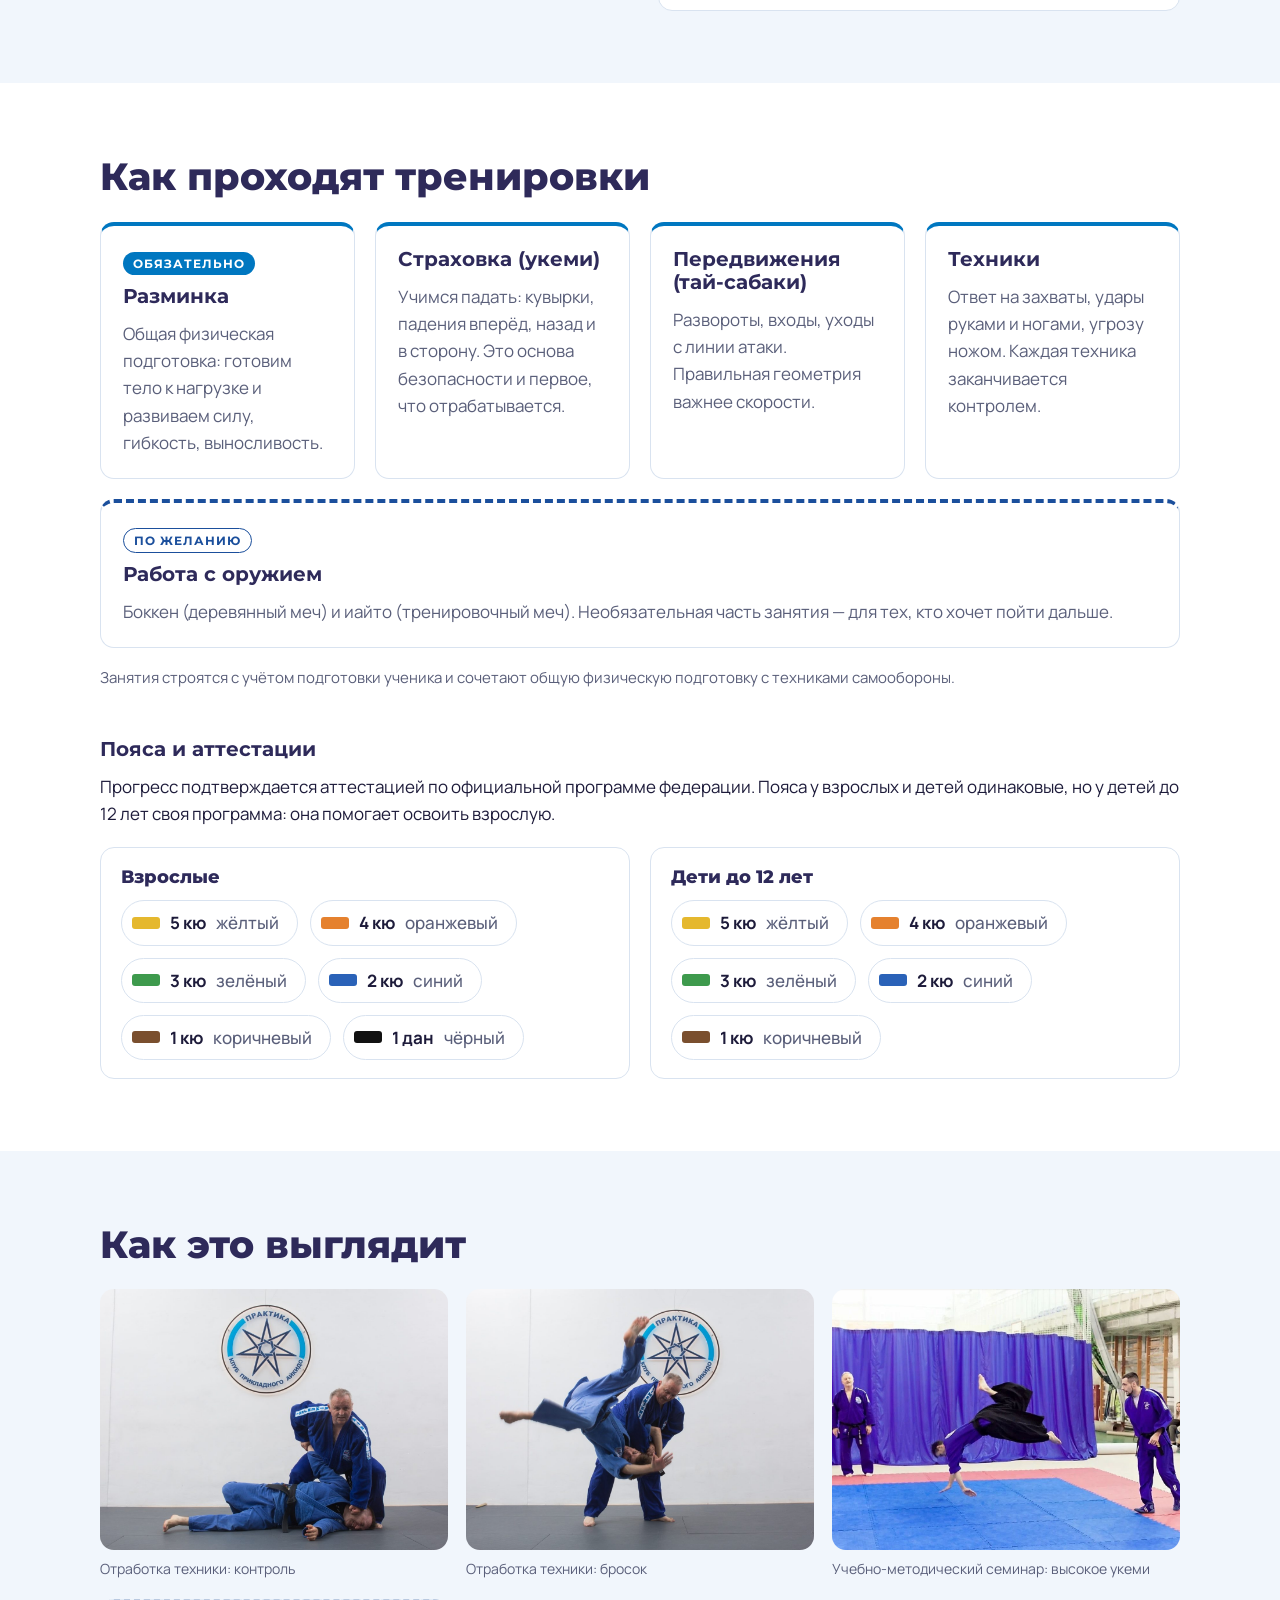
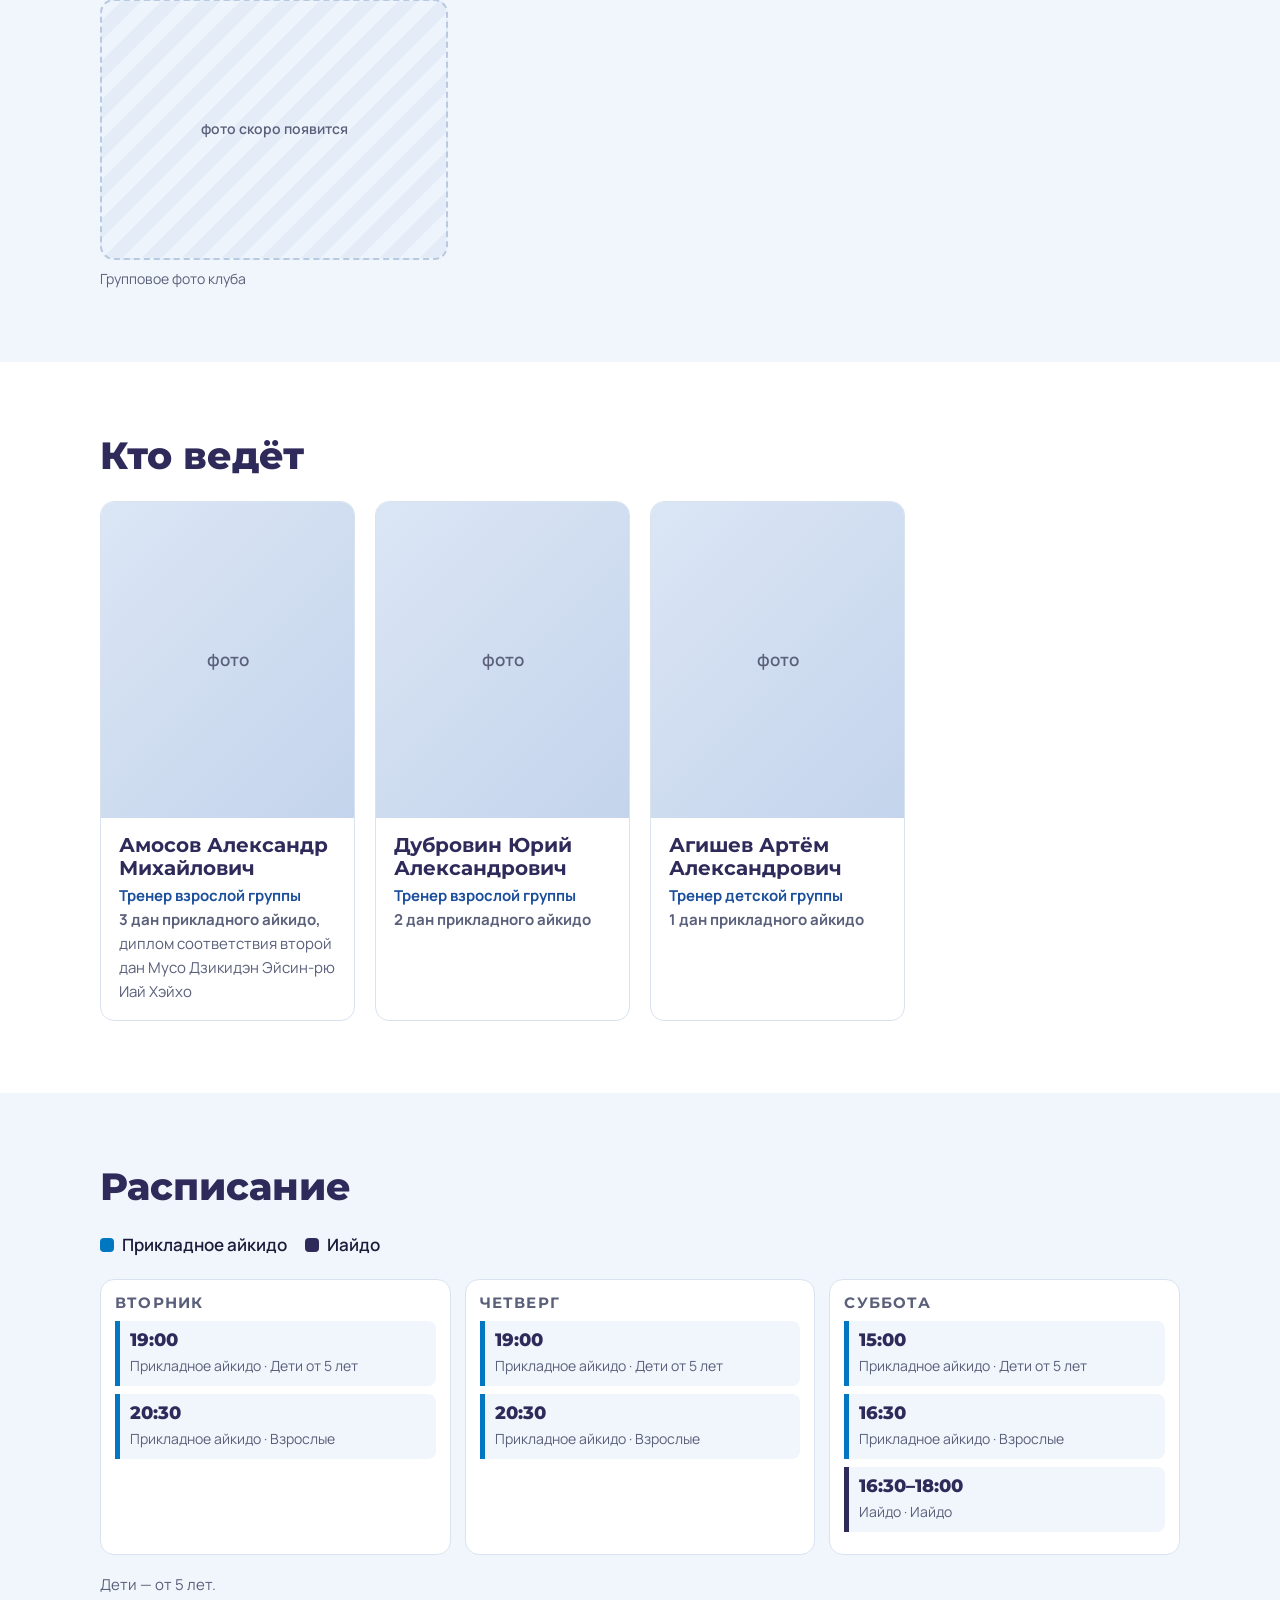
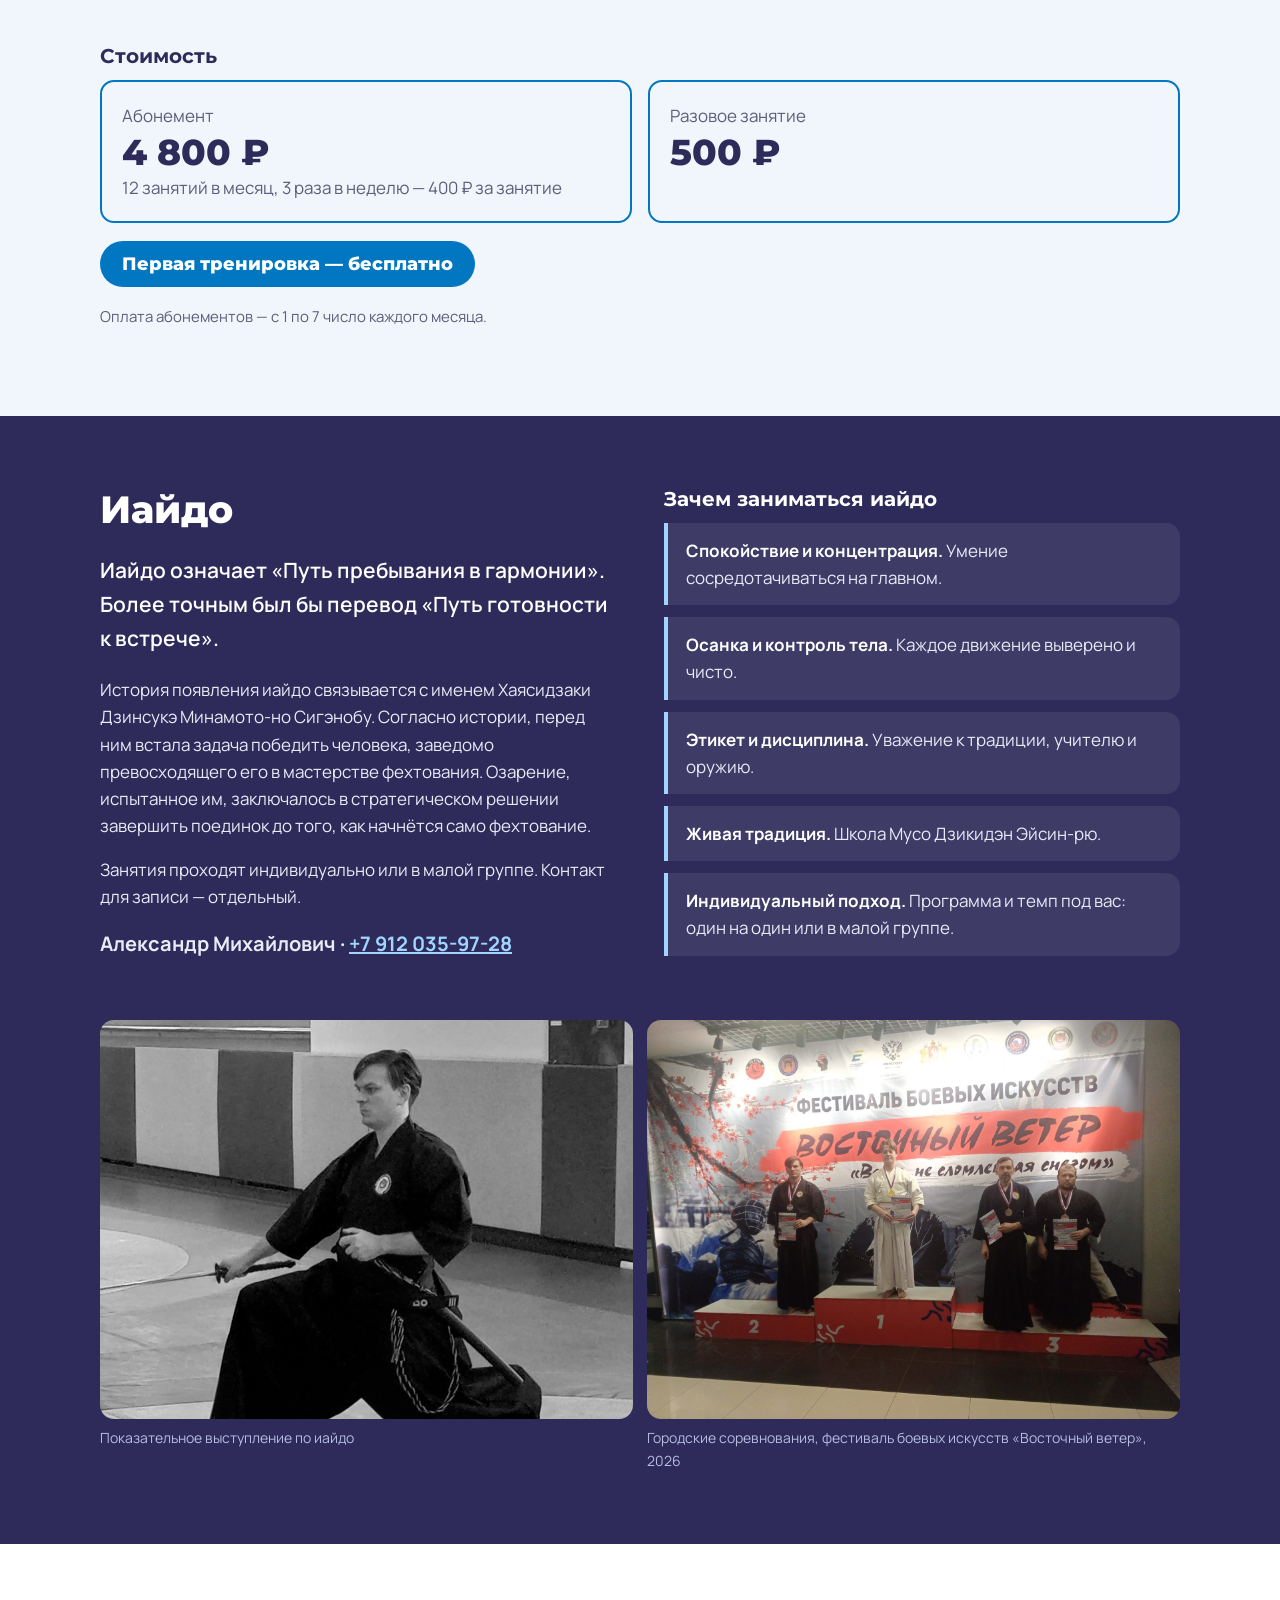
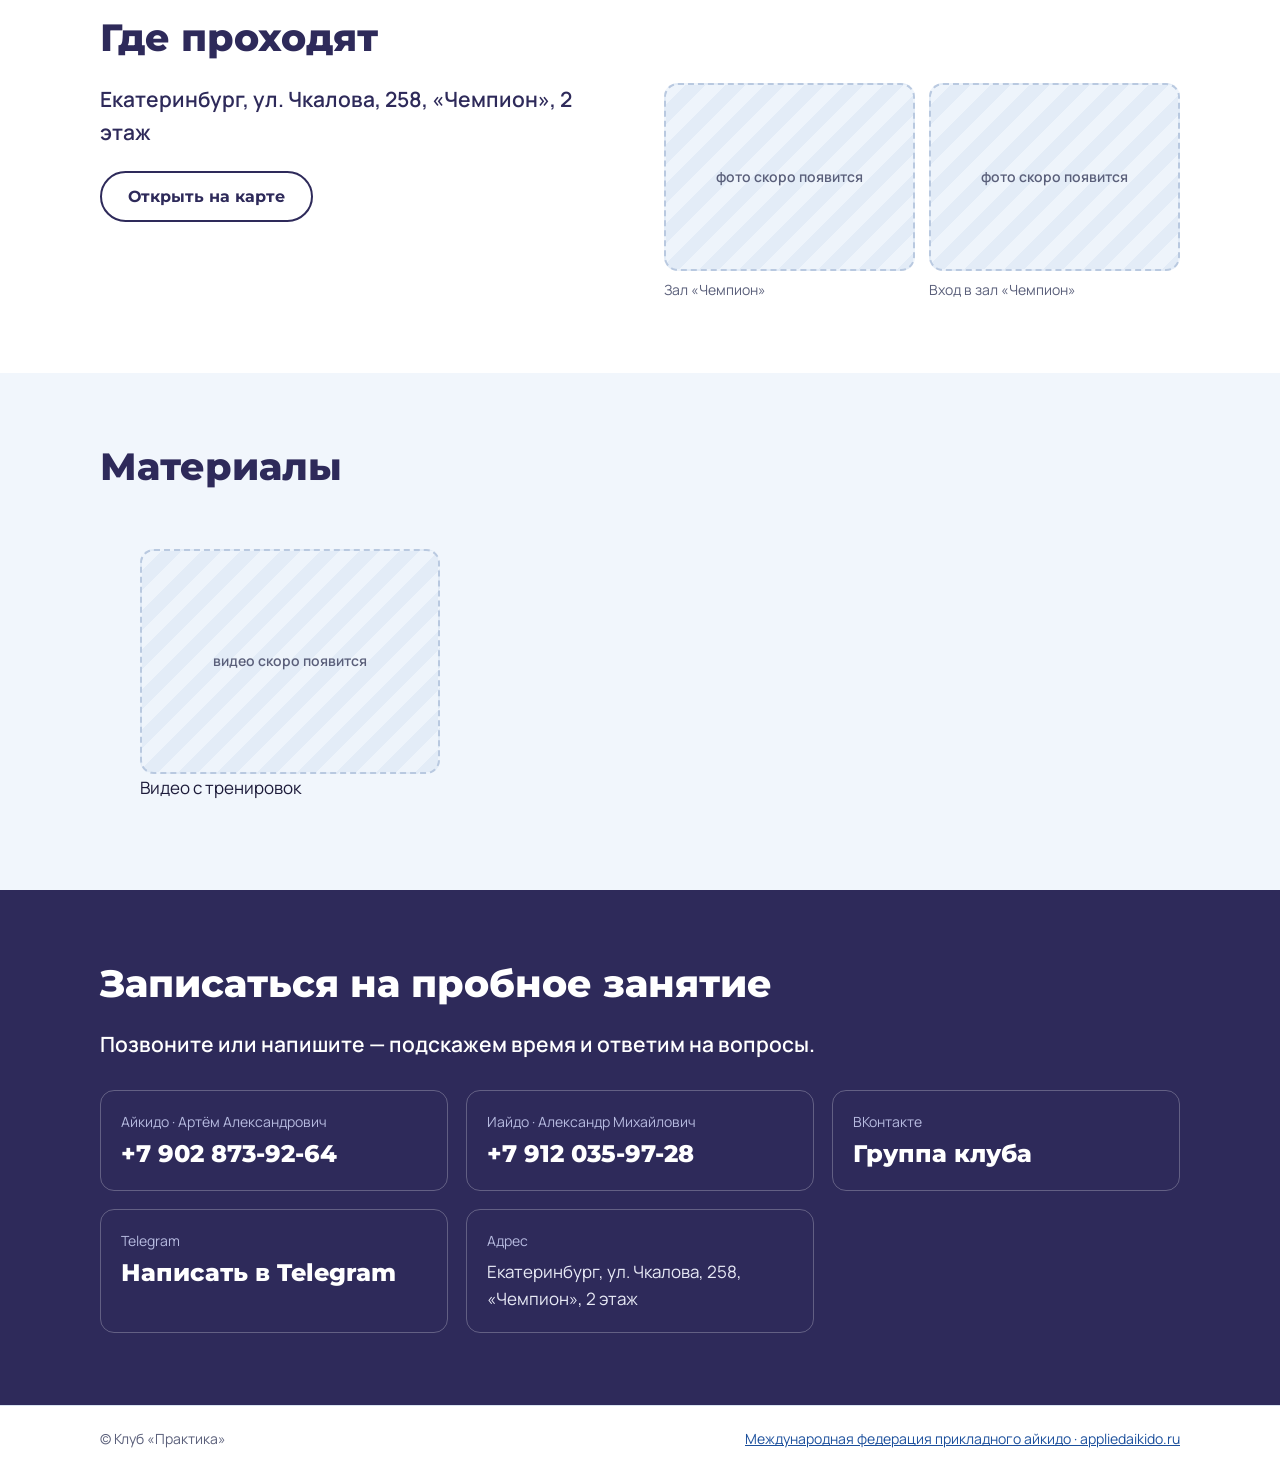
==== commit 3ca59c4d: "SEO: canonical, Open Graph, JSON-LD, robots.txt, sitemap.xml Co-Authored-By: Claude Sonnet 5.5 <nore" ====
--- a/index.html
+++ b/index.html
@@ -5,6 +5,32 @@
 <meta name="viewport" content="width=device-width, initial-scale=1">
 <title>Практика — клуб прикладного айкидо</title>
 <meta name="description" content="Клуб прикладного айкидо «Практика»: тренировки для детей и взрослых, расписание, иайдо. Первая тренировка бесплатно.">
+<link rel="canonical" href="https://aikido-practika.ru/">
+<meta property="og:type" content="website">
+<meta property="og:locale" content="ru_RU">
+<meta property="og:site_name" content="Практика">
+<meta property="og:title" content="Практика — клуб прикладного айкидо в Екатеринбурге">
+<meta property="og:description" content="Тренировки для детей и взрослых, иайдо. Первая тренировка бесплатно.">
+<meta property="og:url" content="https://aikido-practika.ru/">
+<meta property="og:image" content="https://aikido-practika.ru/assets/hall-throw.jpg">
+<meta name="twitter:card" content="summary_large_image">
+<script type="application/ld+json">
+{
+  "@context": "https://schema.org",
+  "@type": "SportsActivityLocation",
+  "name": "Практика — клуб прикладного айкидо",
+  "url": "https://aikido-practika.ru/",
+  "telephone": "+79028739264",
+  "image": "https://aikido-practika.ru/assets/hall-throw.jpg",
+  "address": {
+    "@type": "PostalAddress",
+    "streetAddress": "ул. Чкалова, 258, «Чемпион», 2 этаж",
+    "addressLocality": "Екатеринбург",
+    "addressCountry": "RU"
+  },
+  "sameAs": ["https://vk.ru/praktikaaikiclub"]
+}
+</script>
 <link rel="preconnect" href="https://fonts.googleapis.com">
 <link rel="stylesheet" href="https://fonts.googleapis.com/css2?family=Montserrat:wght@600;700;800&family=Manrope:wght@400;500;600;700&display=swap">
 <link rel="icon" href="favicon.ico" sizes="any">
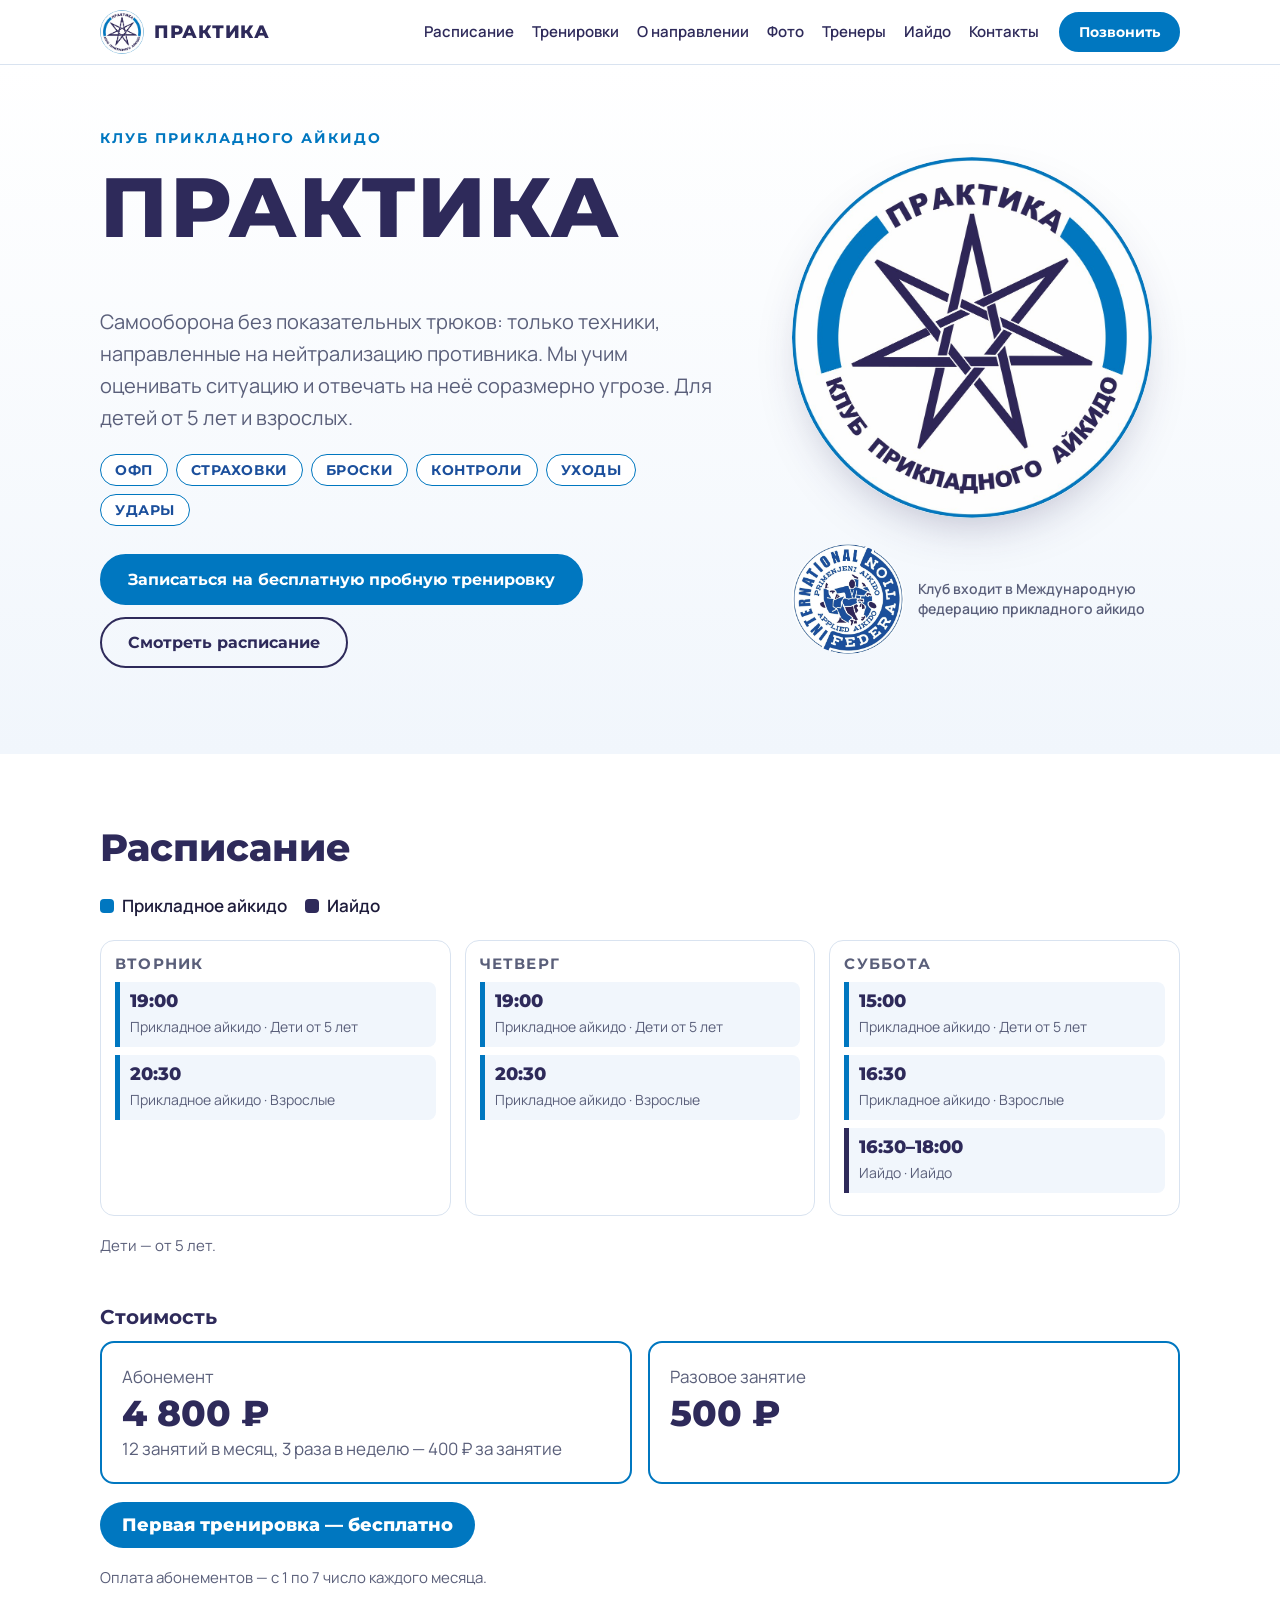
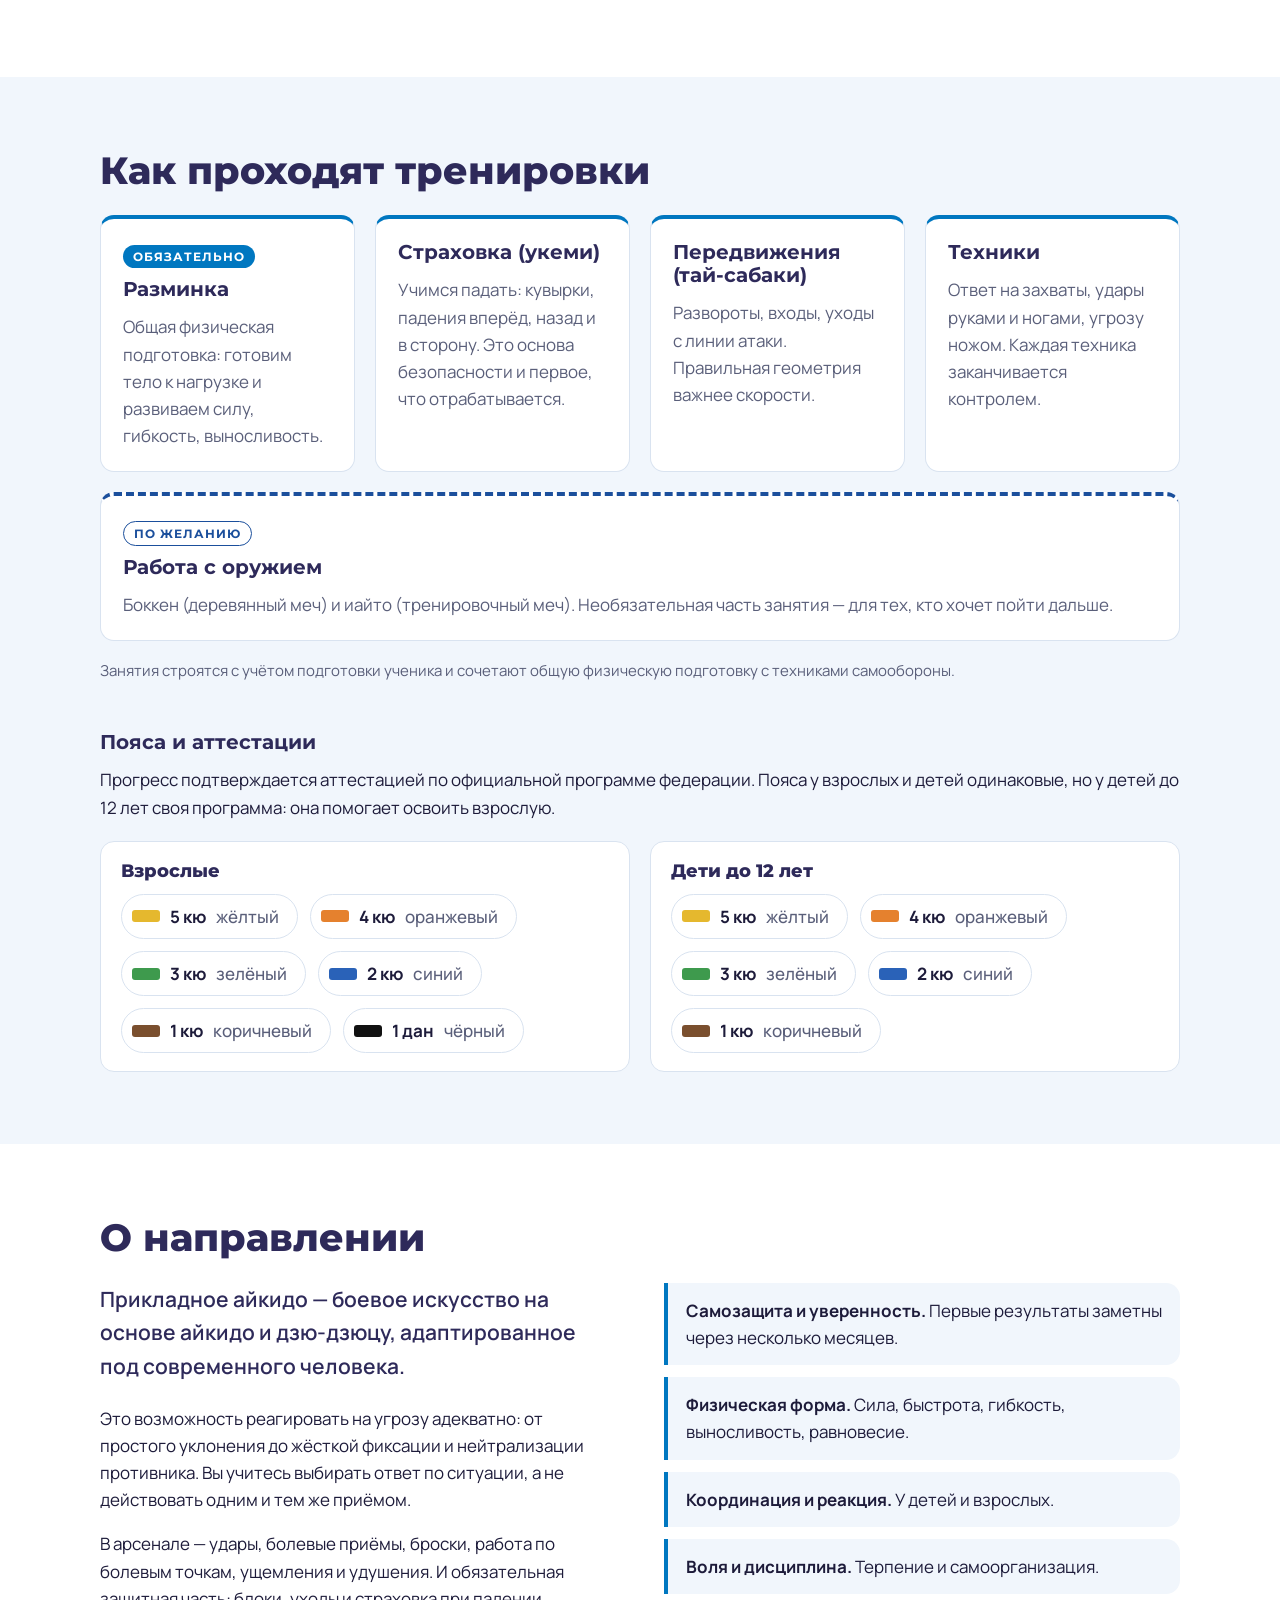
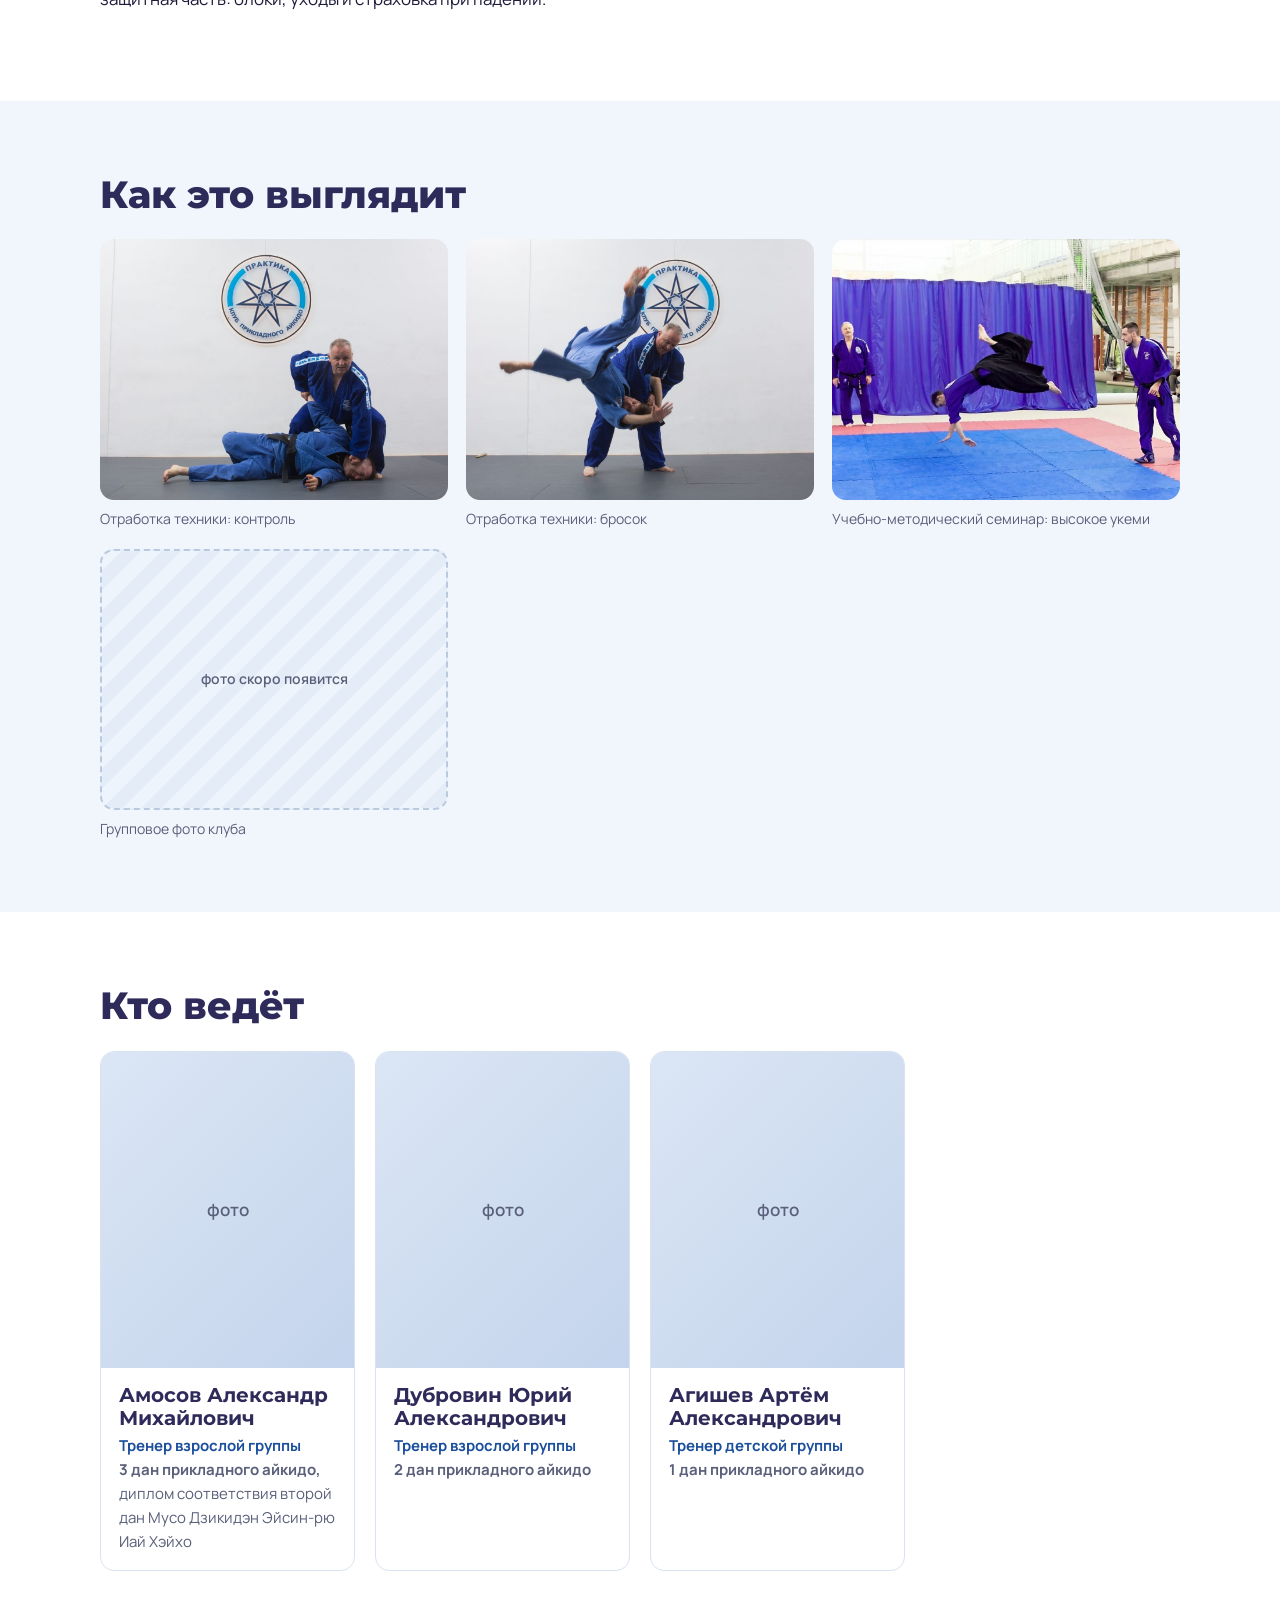
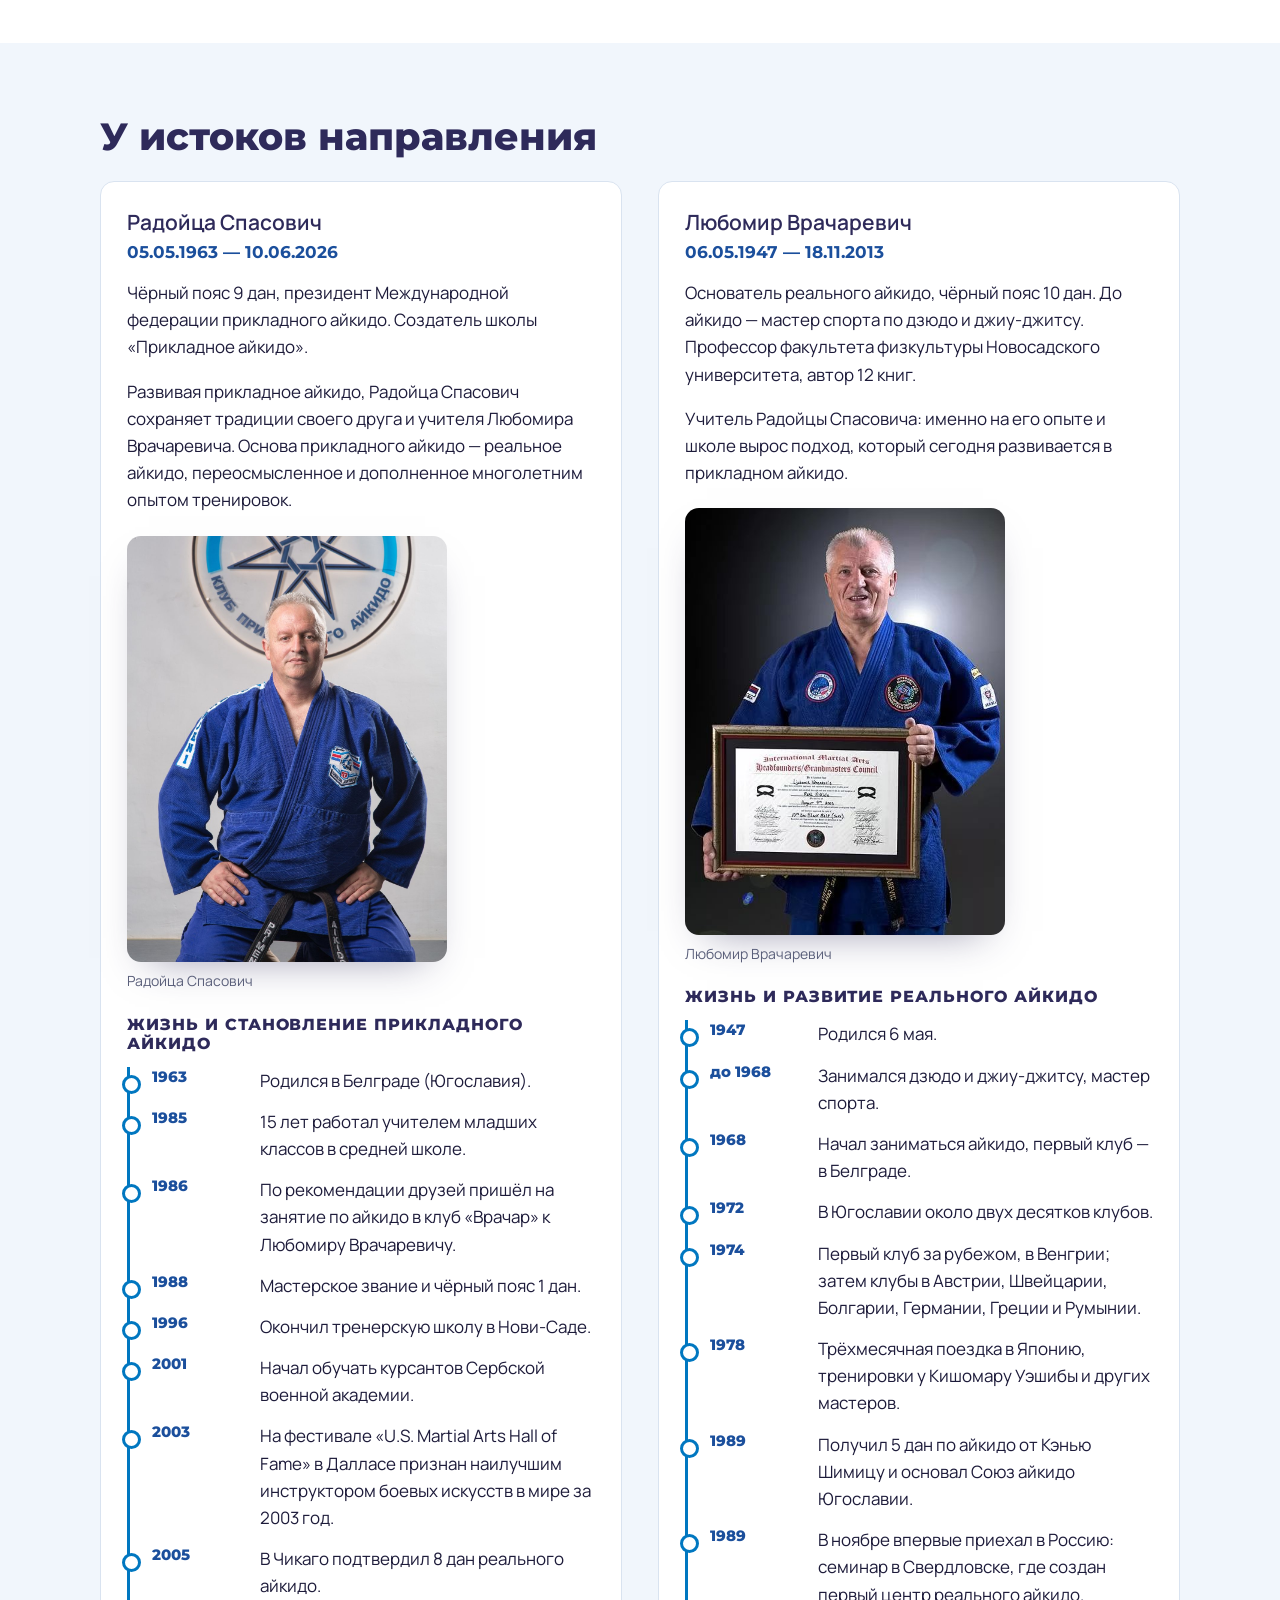
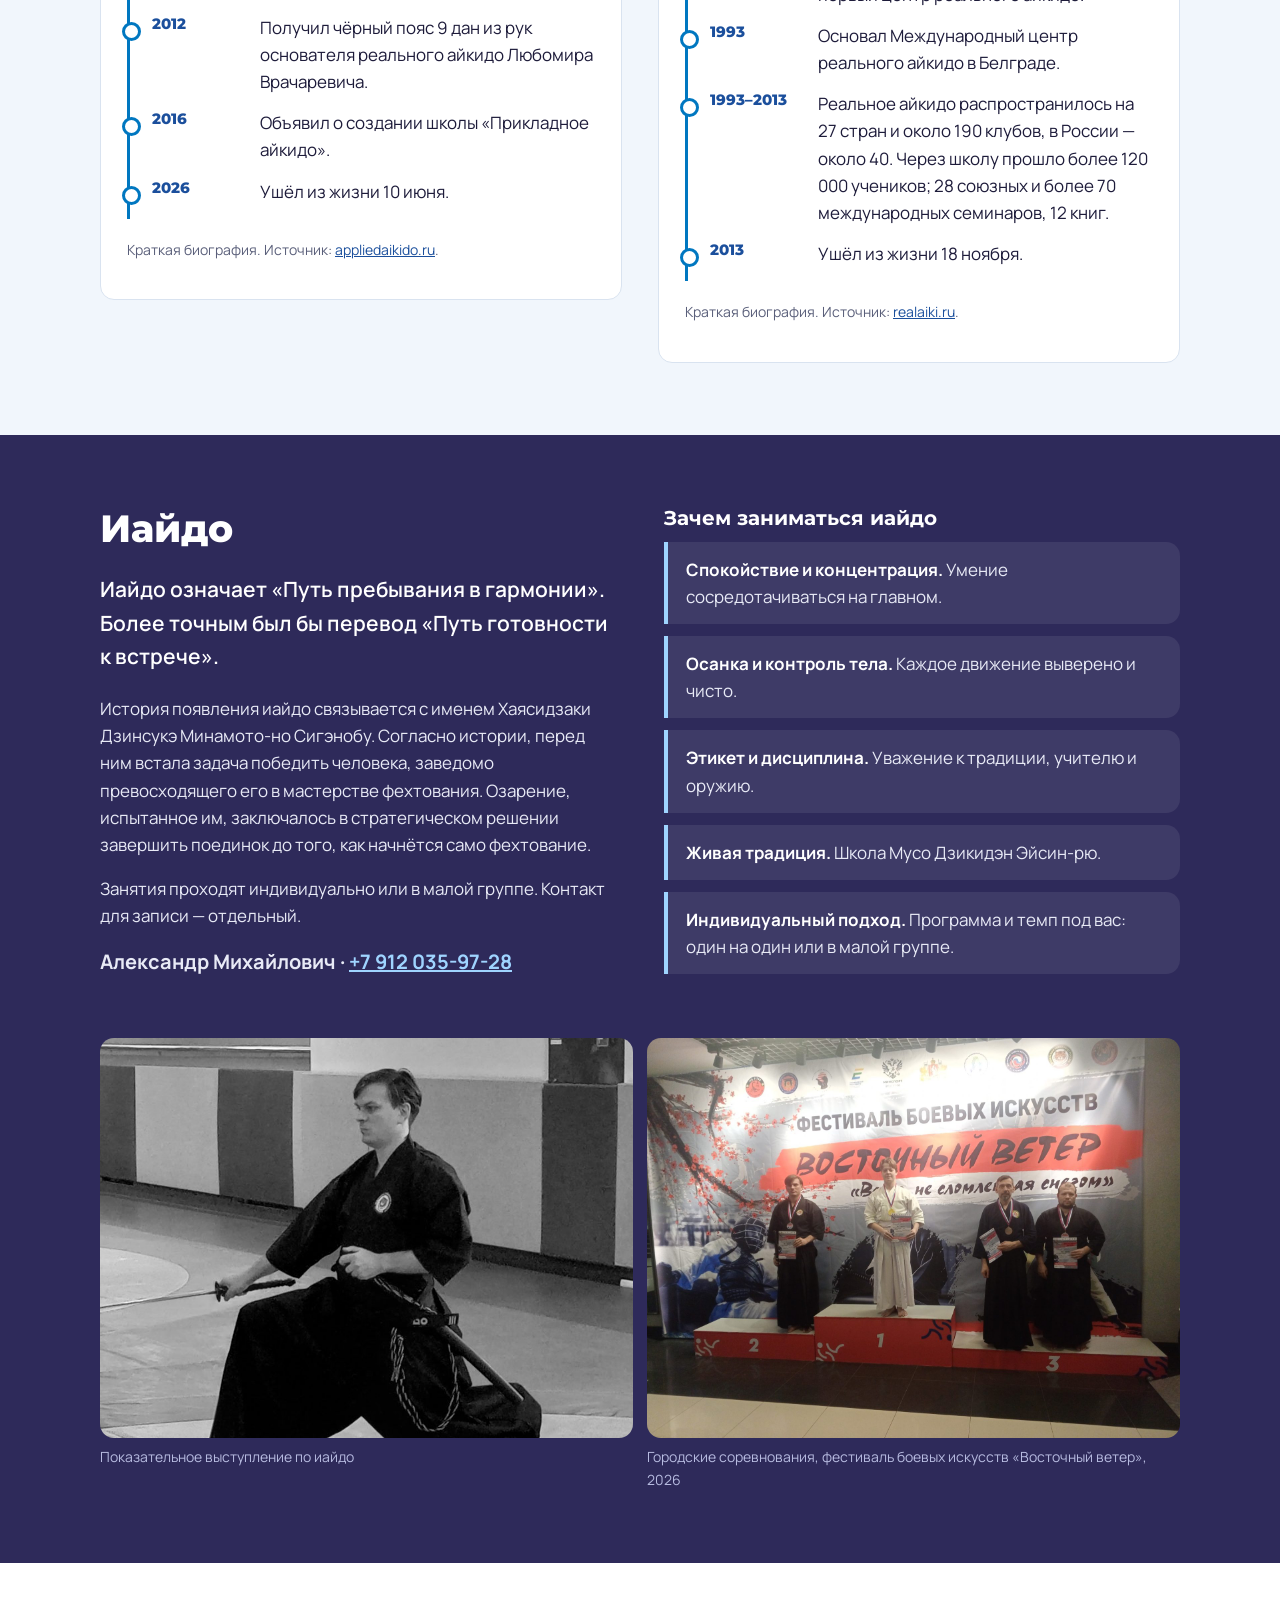
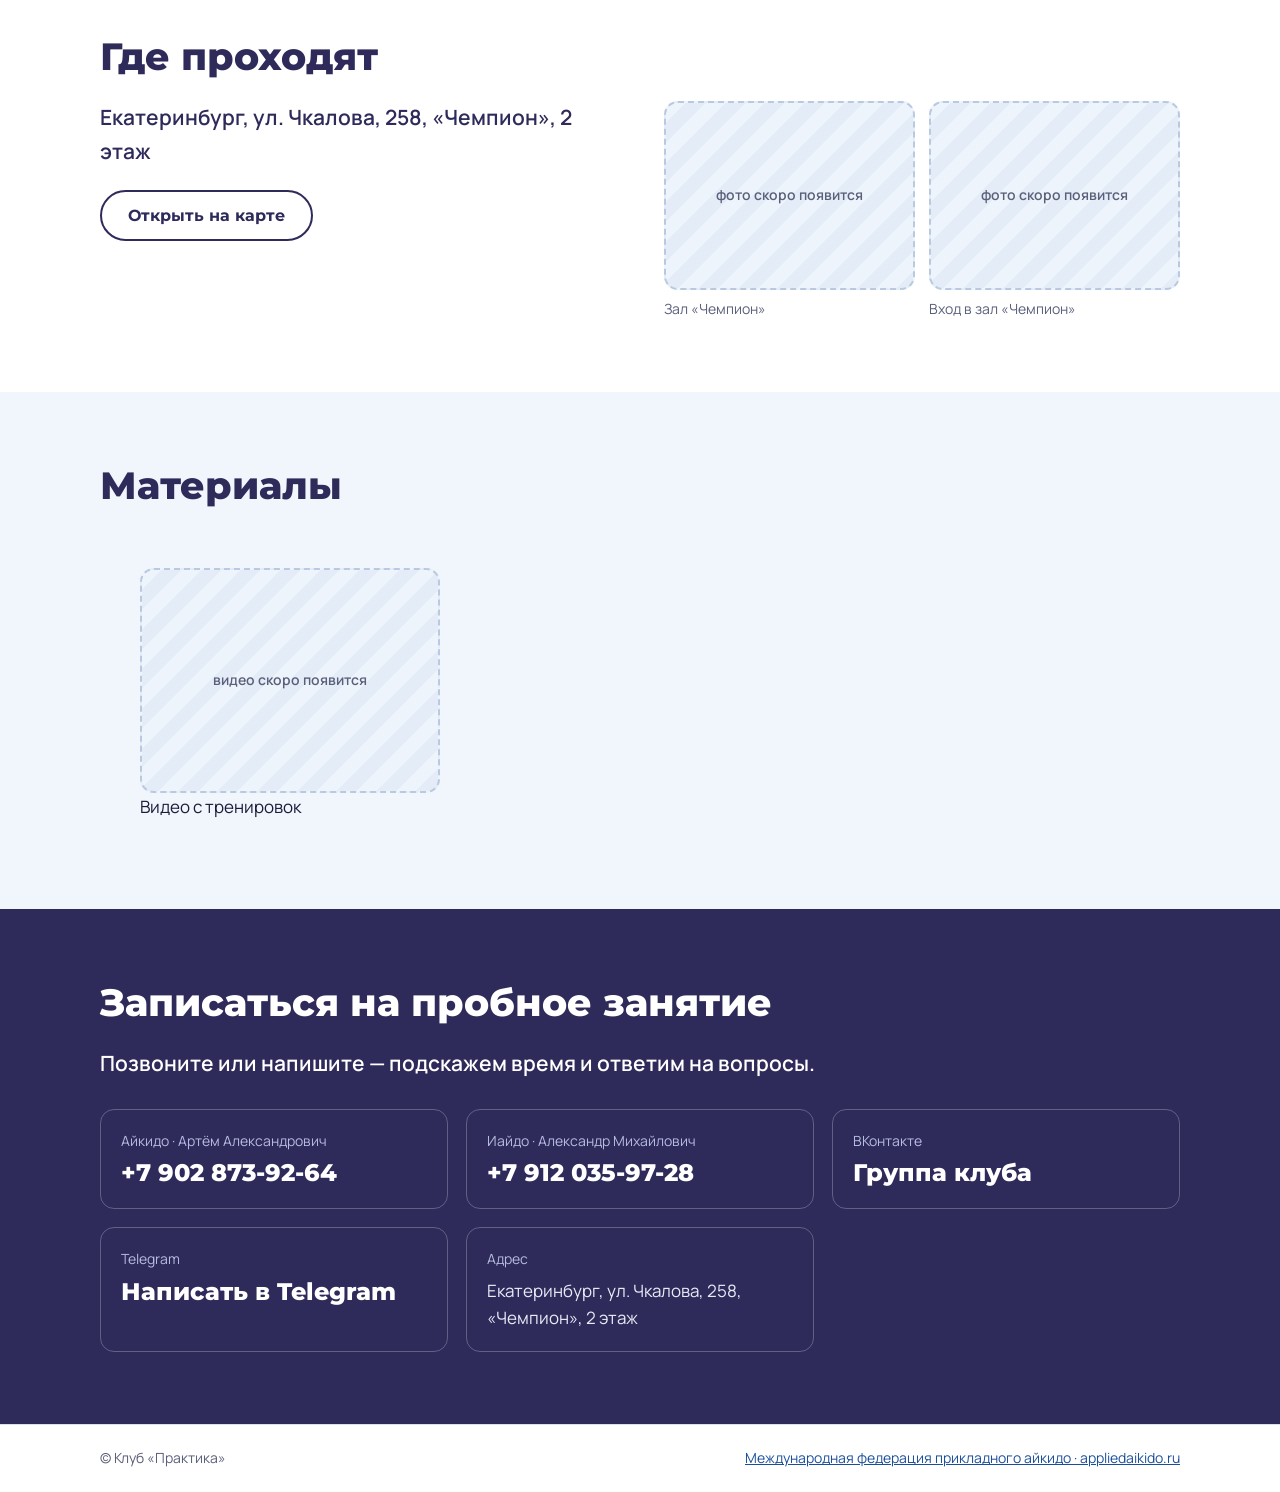
==== commit 3338cd12: "Лендинг: расписание и тренировки в начало, единая кнопка записи на пробную Co-Authored-By: Claude So" ====
--- a/index.html
+++ b/index.html
@@ -39,6 +39,19 @@
 <link rel="apple-touch-icon" href="assets/icons/apple-touch-icon.png">
 <meta name="theme-color" content="#2e2a5a">
 <link rel="stylesheet" href="style.css">
+<!-- Yandex.Metrika counter -->
+<script type="text/javascript">
+    (function(m,e,t,r,i,k,a){
+        m[i]=m[i]||function(){(m[i].a=m[i].a||[]).push(arguments)};
+        m[i].l=1*new Date();
+        for (var j = 0; j < document.scripts.length; j++) {if (document.scripts[j].src === r) { return; }}
+        k=e.createElement(t),a=e.getElementsByTagName(t)[0],k.async=1,k.src=r,a.parentNode.insertBefore(k,a)
+    })(window, document,'script','https://mc.yandex.ru/metrika/tag.js?id=113798454', 'ym');
+
+    ym(113798454, 'init', {ssr:true, webvisor:true, clickmap:true, ecommerce:"dataLayer", referrer: document.referrer, url: location.href, accurateTrackBounce:true, trackLinks:true});
+</script>
+<noscript><div><img src="https://mc.yandex.ru/watch/113798454" style="position:absolute; left:-9999px;" alt="" /></div></noscript>
+<!-- /Yandex.Metrika counter -->
 </head>
 <body>
 
@@ -46,11 +59,11 @@
   <div class="wrap top__in">
     <a href="#top" class="brand"><img src="assets/logo-praktika.jpg" alt="" width="44" height="44"><span>Практика</span></a>
     <nav class="nav" aria-label="Разделы">
+      <a href="#schedule">Расписание</a>
+      <a href="#training">Тренировки</a>
       <a href="#about">О направлении</a>
-      <a href="#training">Тренировки</a>
       <a href="#photos">Фото</a>
       <a href="#coaches">Тренеры</a>
-      <a href="#schedule">Расписание</a>
       <a href="#iaido">Иайдо</a>
       <a href="#contacts">Контакты</a>
     </nav>
@@ -70,10 +83,9 @@
         <li>ОФП</li><li>Страховки</li><li>Броски</li><li>Контроли</li><li>Уходы</li><li>Удары</li>
       </ul>
       <div class="hero__cta">
-        <a class="btn" data-phone href="#contacts">Записаться на пробное занятие</a>
+        <a class="btn" data-phone data-free-text="Записаться на пробную тренировку" href="#contacts">Записаться на бесплатную пробную тренировку</a>
         <a class="btn btn--ghost" href="#schedule">Смотреть расписание</a>
       </div>
-      <p class="hero__free" data-free>Первая тренировка — бесплатно</p>
     </div>
     <div class="hero__logo">
       <img class="hero__club" src="assets/logo-praktika.jpg" alt="Логотип клуба «Практика»" width="360" height="360">
@@ -85,6 +97,60 @@
   </div>
 </section>
 
+<section id="schedule" class="sec">
+  <div class="wrap">
+    <h2>Расписание</h2>
+    <div class="legend" id="legend"></div>
+    <div class="week" id="week"></div>
+    <p class="note" id="scheduleNote"></p>
+
+    <h3 class="sub">Стоимость</h3>
+    <div class="prices" id="prices"></div>
+    <p class="price-free" id="priceFree">Первая тренировка — бесплатно</p>
+    <p class="note" id="priceNote"></p>
+  </div>
+</section>
+
+<section id="training" class="sec sec--tint">
+  <div class="wrap">
+    <h2>Как проходят тренировки</h2>
+    <div class="grid3">
+      <article class="card"><span class="tag">обязательно</span><h3>Разминка</h3><p>Общая физическая подготовка: готовим тело к нагрузке и развиваем силу, гибкость, выносливость.</p></article>
+      <article class="card"><h3>Страховка (укеми)</h3><p>Учимся падать: кувырки, падения вперёд, назад и в сторону. Это основа безопасности и первое, что отрабатывается.</p></article>
+      <article class="card"><h3>Передвижения (тай-сабаки)</h3><p>Развороты, входы, уходы с линии атаки. Правильная геометрия важнее скорости.</p></article>
+      <article class="card"><h3>Техники</h3><p>Ответ на захваты, удары руками и ногами, угрозу ножом. Каждая техника заканчивается контролем.</p></article>
+      <article class="card card--opt"><span class="tag tag--opt">по желанию</span><h3>Работа с оружием</h3><p>Боккен (деревянный меч) и иайто (тренировочный меч). Необязательная часть занятия — для тех, кто хочет пойти дальше.</p></article>
+    </div>
+    <p class="note">Занятия строятся с учётом подготовки ученика и сочетают общую физическую подготовку с техниками самообороны.</p>
+
+    <h3 class="sub">Пояса и аттестации</h3>
+    <p>Прогресс подтверждается аттестацией по официальной программе федерации. Пояса у взрослых и детей одинаковые, но у детей до 12 лет своя программа: она помогает освоить взрослую.</p>
+    <div class="belts2">
+      <div class="belts2__col">
+        <h4>Взрослые</h4>
+        <ul class="belts">
+          <li style="--b:#e5b82e"><i></i>5 кю<span>жёлтый</span></li>
+          <li style="--b:#e5812e"><i></i>4 кю<span>оранжевый</span></li>
+          <li style="--b:#3e9a4d"><i></i>3 кю<span>зелёный</span></li>
+          <li style="--b:#2a62b8"><i></i>2 кю<span>синий</span></li>
+          <li style="--b:#7a4f2e"><i></i>1 кю<span>коричневый</span></li>
+          <li style="--b:#111111"><i></i>1 дан<span>чёрный</span></li>
+        </ul>
+      </div>
+      <div class="belts2__col">
+        <h4>Дети до 12 лет</h4>
+        <ul class="belts">
+          <li style="--b:#e5b82e"><i></i>5 кю<span>жёлтый</span></li>
+          <li style="--b:#e5812e"><i></i>4 кю<span>оранжевый</span></li>
+          <li style="--b:#3e9a4d"><i></i>3 кю<span>зелёный</span></li>
+          <li style="--b:#2a62b8"><i></i>2 кю<span>синий</span></li>
+          <li style="--b:#7a4f2e"><i></i>1 кю<span>коричневый</span></li>
+        </ul>
+      </div>
+    </div>
+  </div>
+</section>
+
 <section id="about" class="sec">
   <div class="wrap">
     <h2>О направлении</h2>
@@ -101,6 +167,20 @@
         <li><b>Воля и дисциплина.</b> Терпение и самоорганизация.</li>
       </ul>
     </div>
+  </div>
+</section>
+
+<section id="photos" class="sec sec--tint">
+  <div class="wrap">
+    <h2>Как это выглядит</h2>
+    <div class="gallery gallery--wide" id="gallery"></div>
+  </div>
+</section>
+
+<section id="coaches" class="sec">
+  <div class="wrap">
+    <h2>Кто ведёт</h2>
+    <div class="coaches" id="coachesList"></div>
   </div>
 </section>
 
@@ -159,74 +239,6 @@
   </div>
 </section>
 
-<section id="training" class="sec">
-  <div class="wrap">
-    <h2>Как проходят тренировки</h2>
-    <div class="grid3">
-      <article class="card"><span class="tag">обязательно</span><h3>Разминка</h3><p>Общая физическая подготовка: готовим тело к нагрузке и развиваем силу, гибкость, выносливость.</p></article>
-      <article class="card"><h3>Страховка (укеми)</h3><p>Учимся падать: кувырки, падения вперёд, назад и в сторону. Это основа безопасности и первое, что отрабатывается.</p></article>
-      <article class="card"><h3>Передвижения (тай-сабаки)</h3><p>Развороты, входы, уходы с линии атаки. Правильная геометрия важнее скорости.</p></article>
-      <article class="card"><h3>Техники</h3><p>Ответ на захваты, удары руками и ногами, угрозу ножом. Каждая техника заканчивается контролем.</p></article>
-      <article class="card card--opt"><span class="tag tag--opt">по желанию</span><h3>Работа с оружием</h3><p>Боккен (деревянный меч) и иайто (тренировочный меч). Необязательная часть занятия — для тех, кто хочет пойти дальше.</p></article>
-    </div>
-    <p class="note">Занятия строятся с учётом подготовки ученика и сочетают общую физическую подготовку с техниками самообороны.</p>
-
-    <h3 class="sub">Пояса и аттестации</h3>
-    <p>Прогресс подтверждается аттестацией по официальной программе федерации. Пояса у взрослых и детей одинаковые, но у детей до 12 лет своя программа: она помогает освоить взрослую.</p>
-    <div class="belts2">
-      <div class="belts2__col">
-        <h4>Взрослые</h4>
-        <ul class="belts">
-          <li style="--b:#e5b82e"><i></i>5 кю<span>жёлтый</span></li>
-          <li style="--b:#e5812e"><i></i>4 кю<span>оранжевый</span></li>
-          <li style="--b:#3e9a4d"><i></i>3 кю<span>зелёный</span></li>
-          <li style="--b:#2a62b8"><i></i>2 кю<span>синий</span></li>
-          <li style="--b:#7a4f2e"><i></i>1 кю<span>коричневый</span></li>
-          <li style="--b:#111111"><i></i>1 дан<span>чёрный</span></li>
-        </ul>
-      </div>
-      <div class="belts2__col">
-        <h4>Дети до 12 лет</h4>
-        <ul class="belts">
-          <li style="--b:#e5b82e"><i></i>5 кю<span>жёлтый</span></li>
-          <li style="--b:#e5812e"><i></i>4 кю<span>оранжевый</span></li>
-          <li style="--b:#3e9a4d"><i></i>3 кю<span>зелёный</span></li>
-          <li style="--b:#2a62b8"><i></i>2 кю<span>синий</span></li>
-          <li style="--b:#7a4f2e"><i></i>1 кю<span>коричневый</span></li>
-        </ul>
-      </div>
-    </div>
-  </div>
-</section>
-
-<section id="photos" class="sec sec--tint">
-  <div class="wrap">
-    <h2>Как это выглядит</h2>
-    <div class="gallery gallery--wide" id="gallery"></div>
-  </div>
-</section>
-
-<section id="coaches" class="sec">
-  <div class="wrap">
-    <h2>Кто ведёт</h2>
-    <div class="coaches" id="coachesList"></div>
-  </div>
-</section>
-
-<section id="schedule" class="sec sec--tint">
-  <div class="wrap">
-    <h2>Расписание</h2>
-    <div class="legend" id="legend"></div>
-    <div class="week" id="week"></div>
-    <p class="note" id="scheduleNote"></p>
-
-    <h3 class="sub">Стоимость</h3>
-    <div class="prices" id="prices"></div>
-    <p class="price-free" id="priceFree">Первая тренировка — бесплатно</p>
-    <p class="note" id="priceNote"></p>
-  </div>
-</section>
-
 <section id="iaido" class="sec sec--dark">
   <div class="wrap">
    <div class="cols">
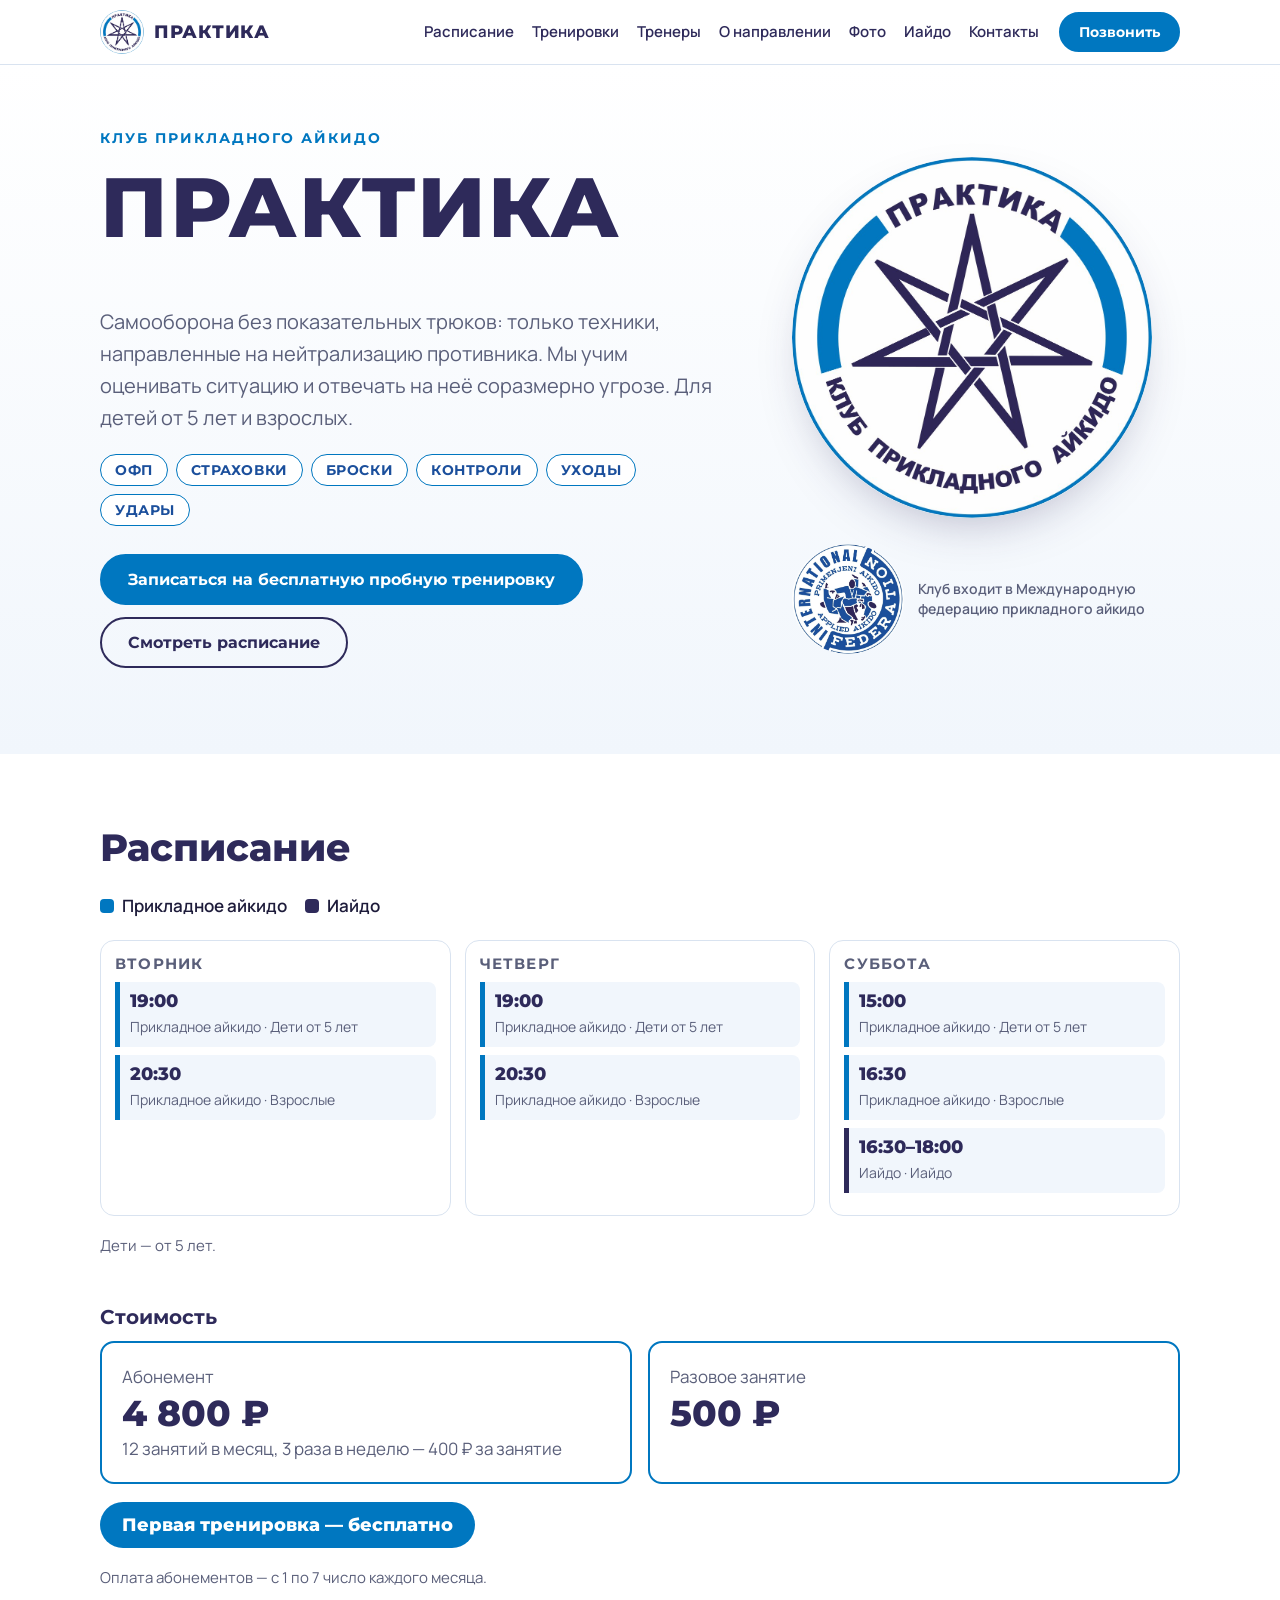
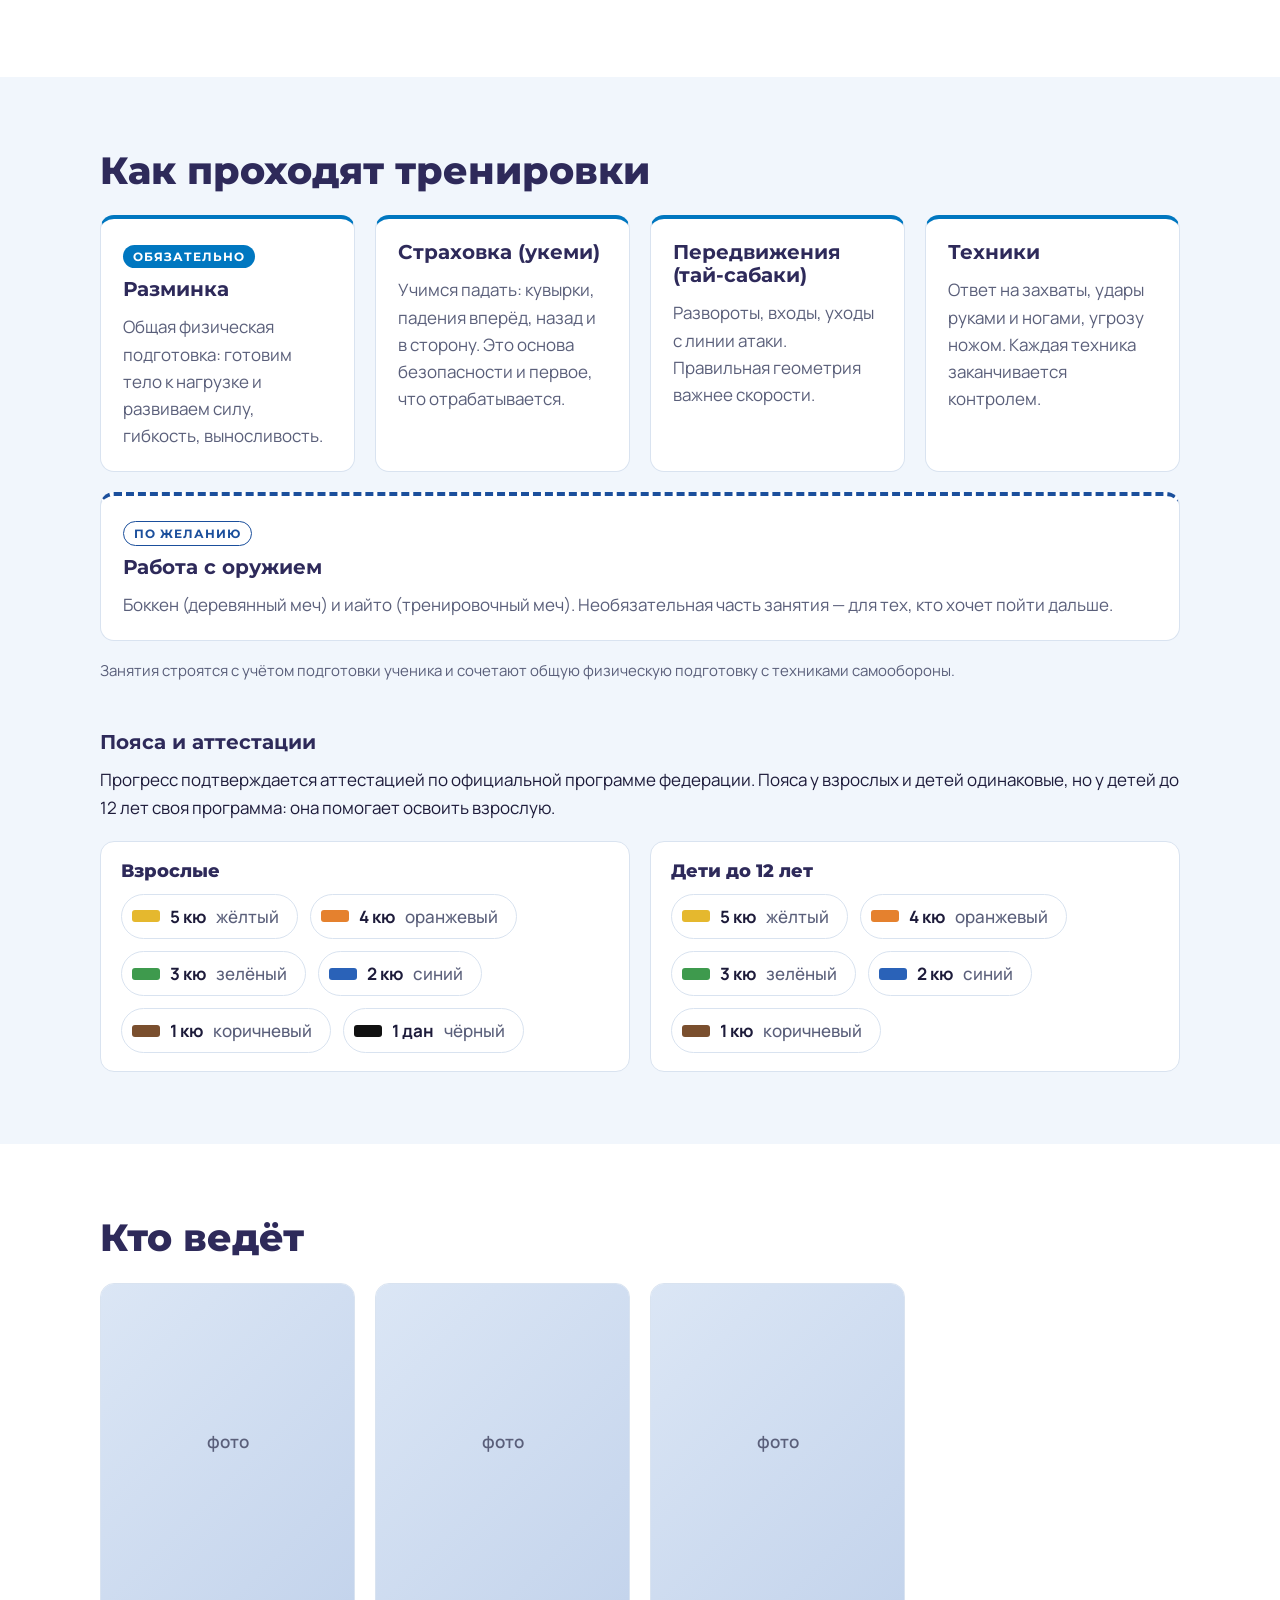
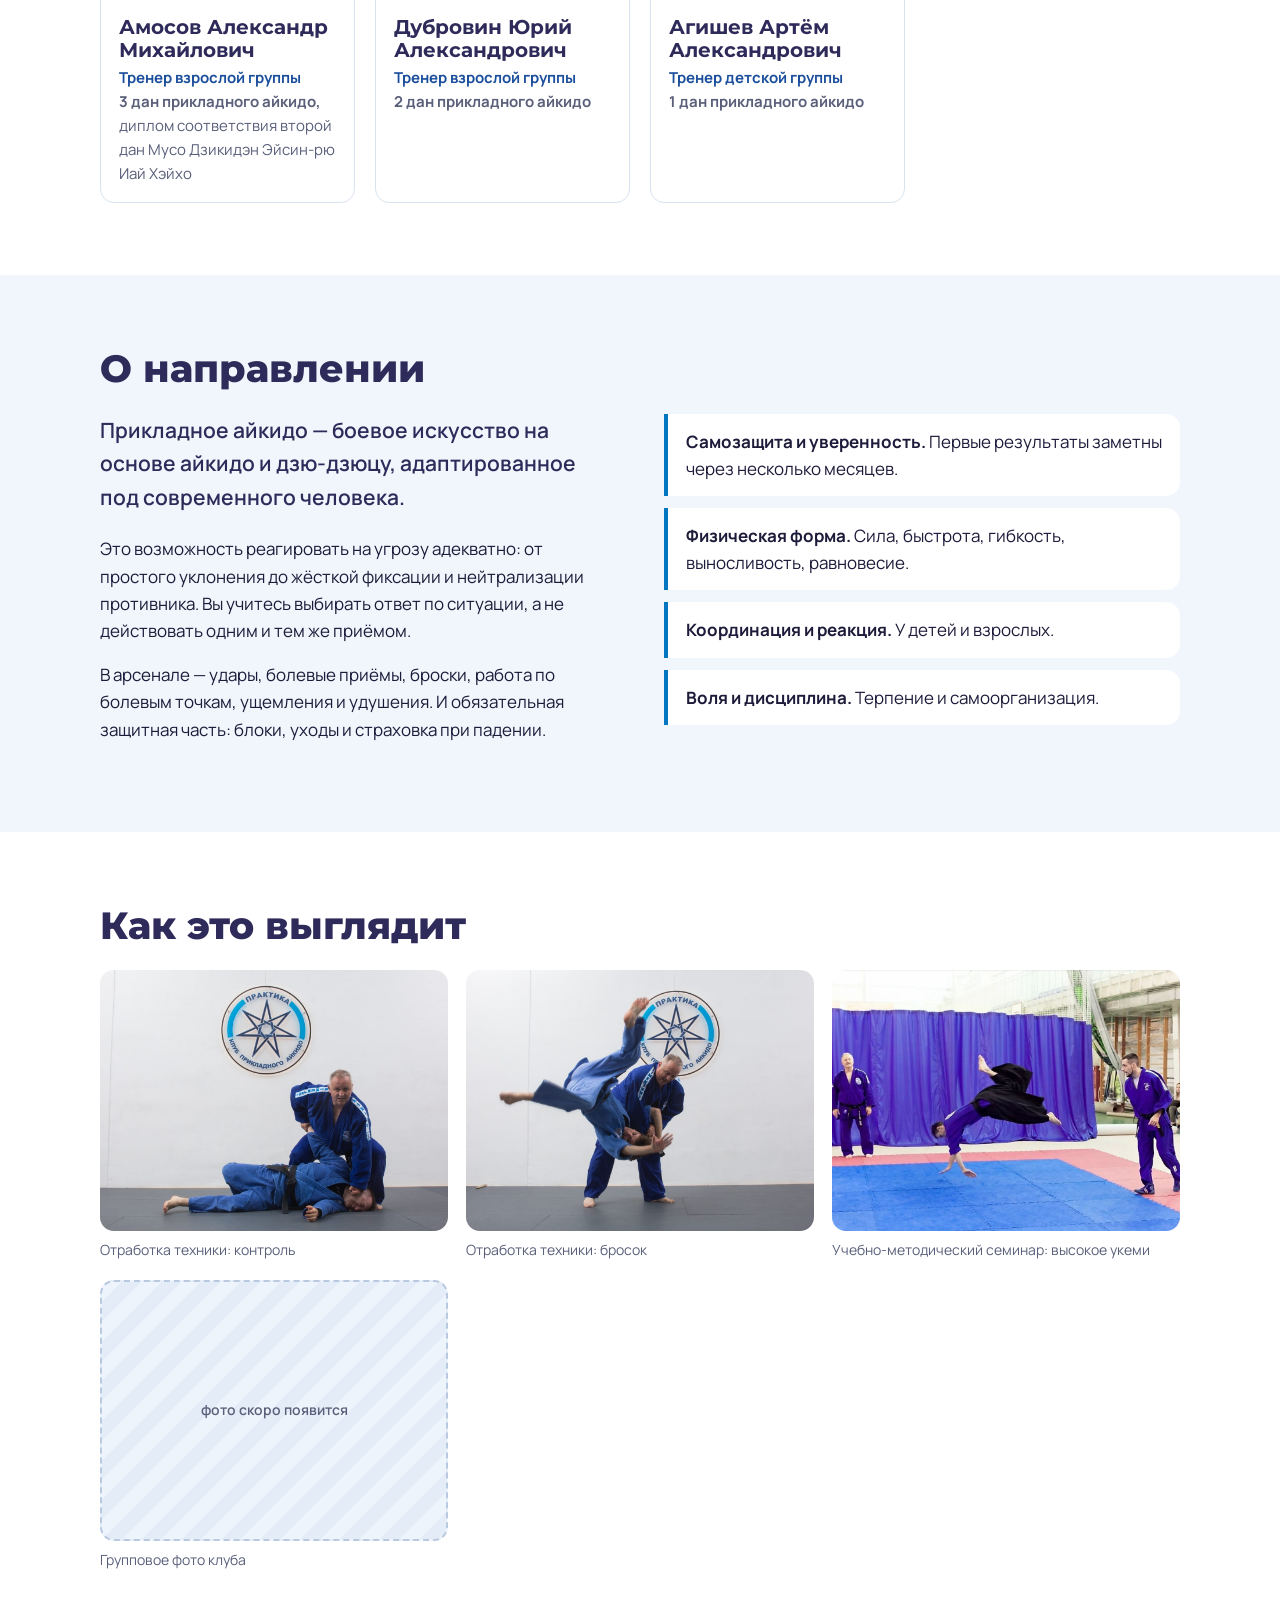
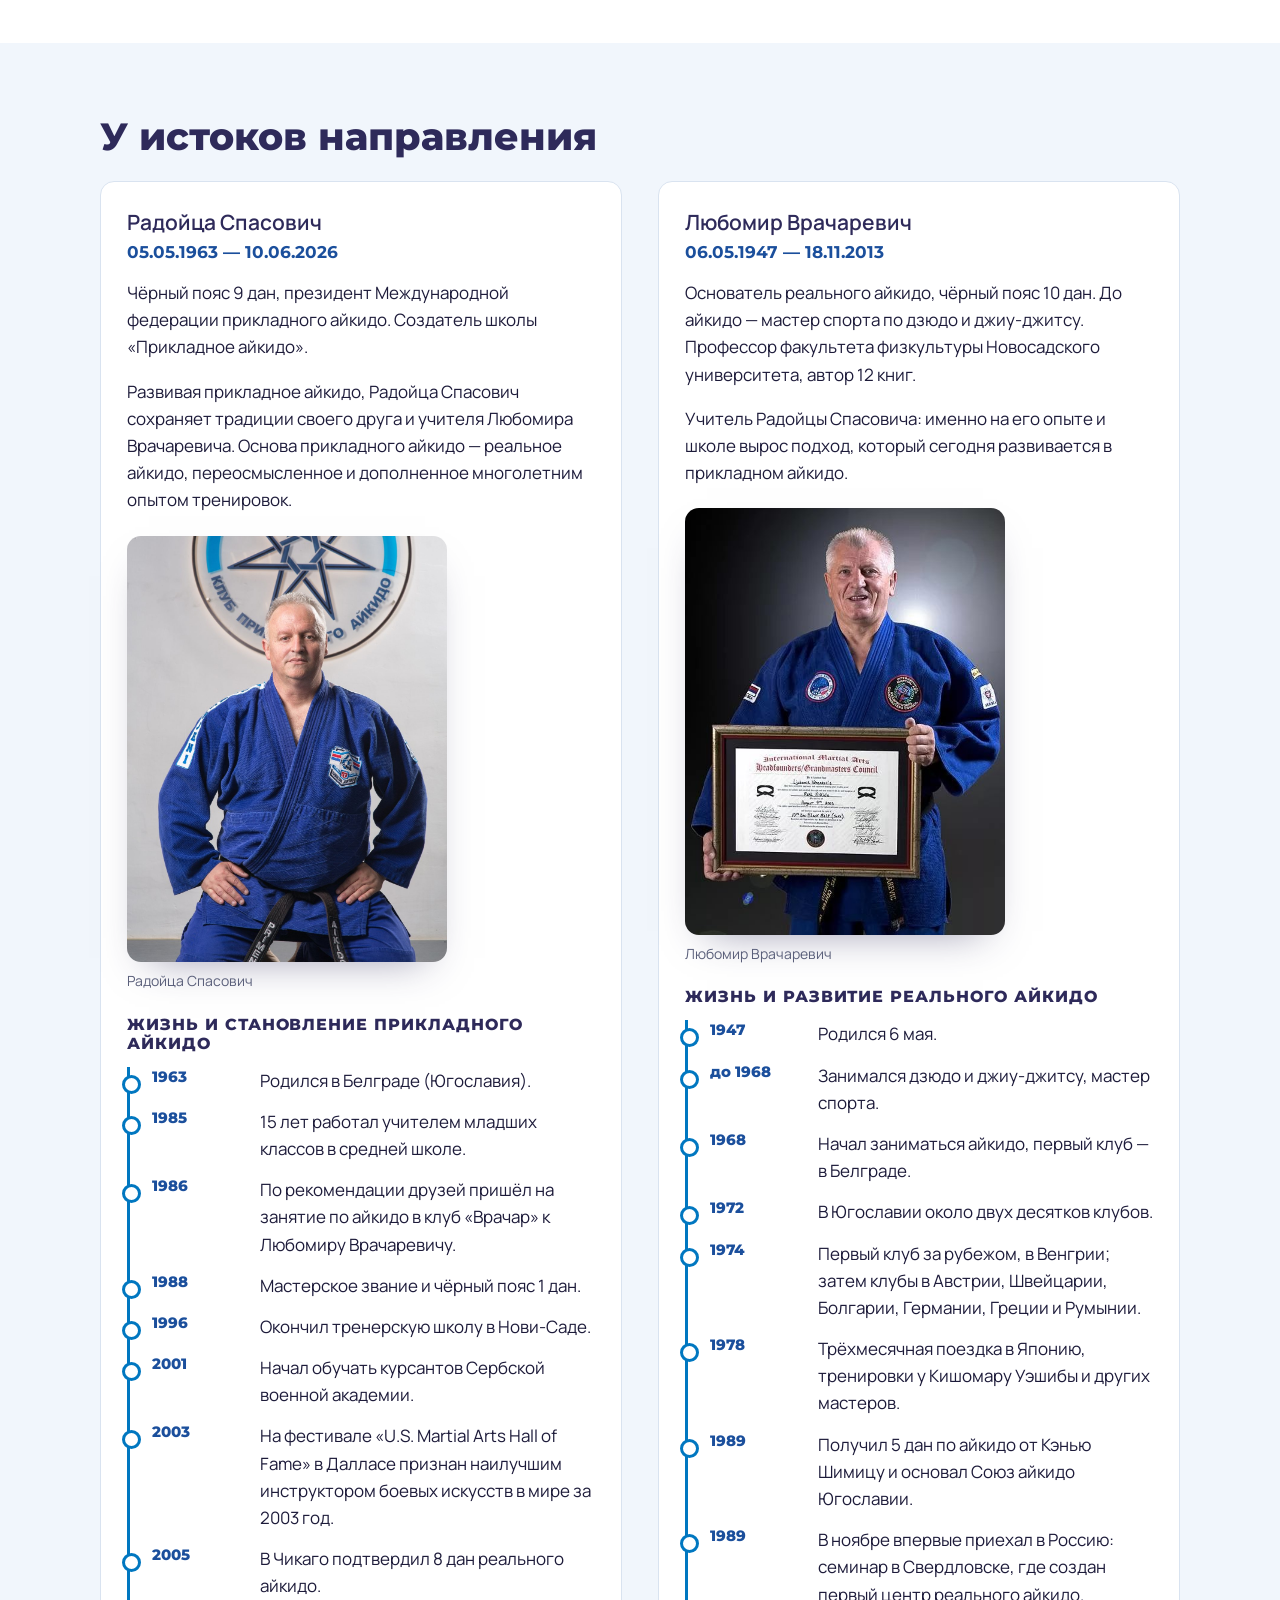
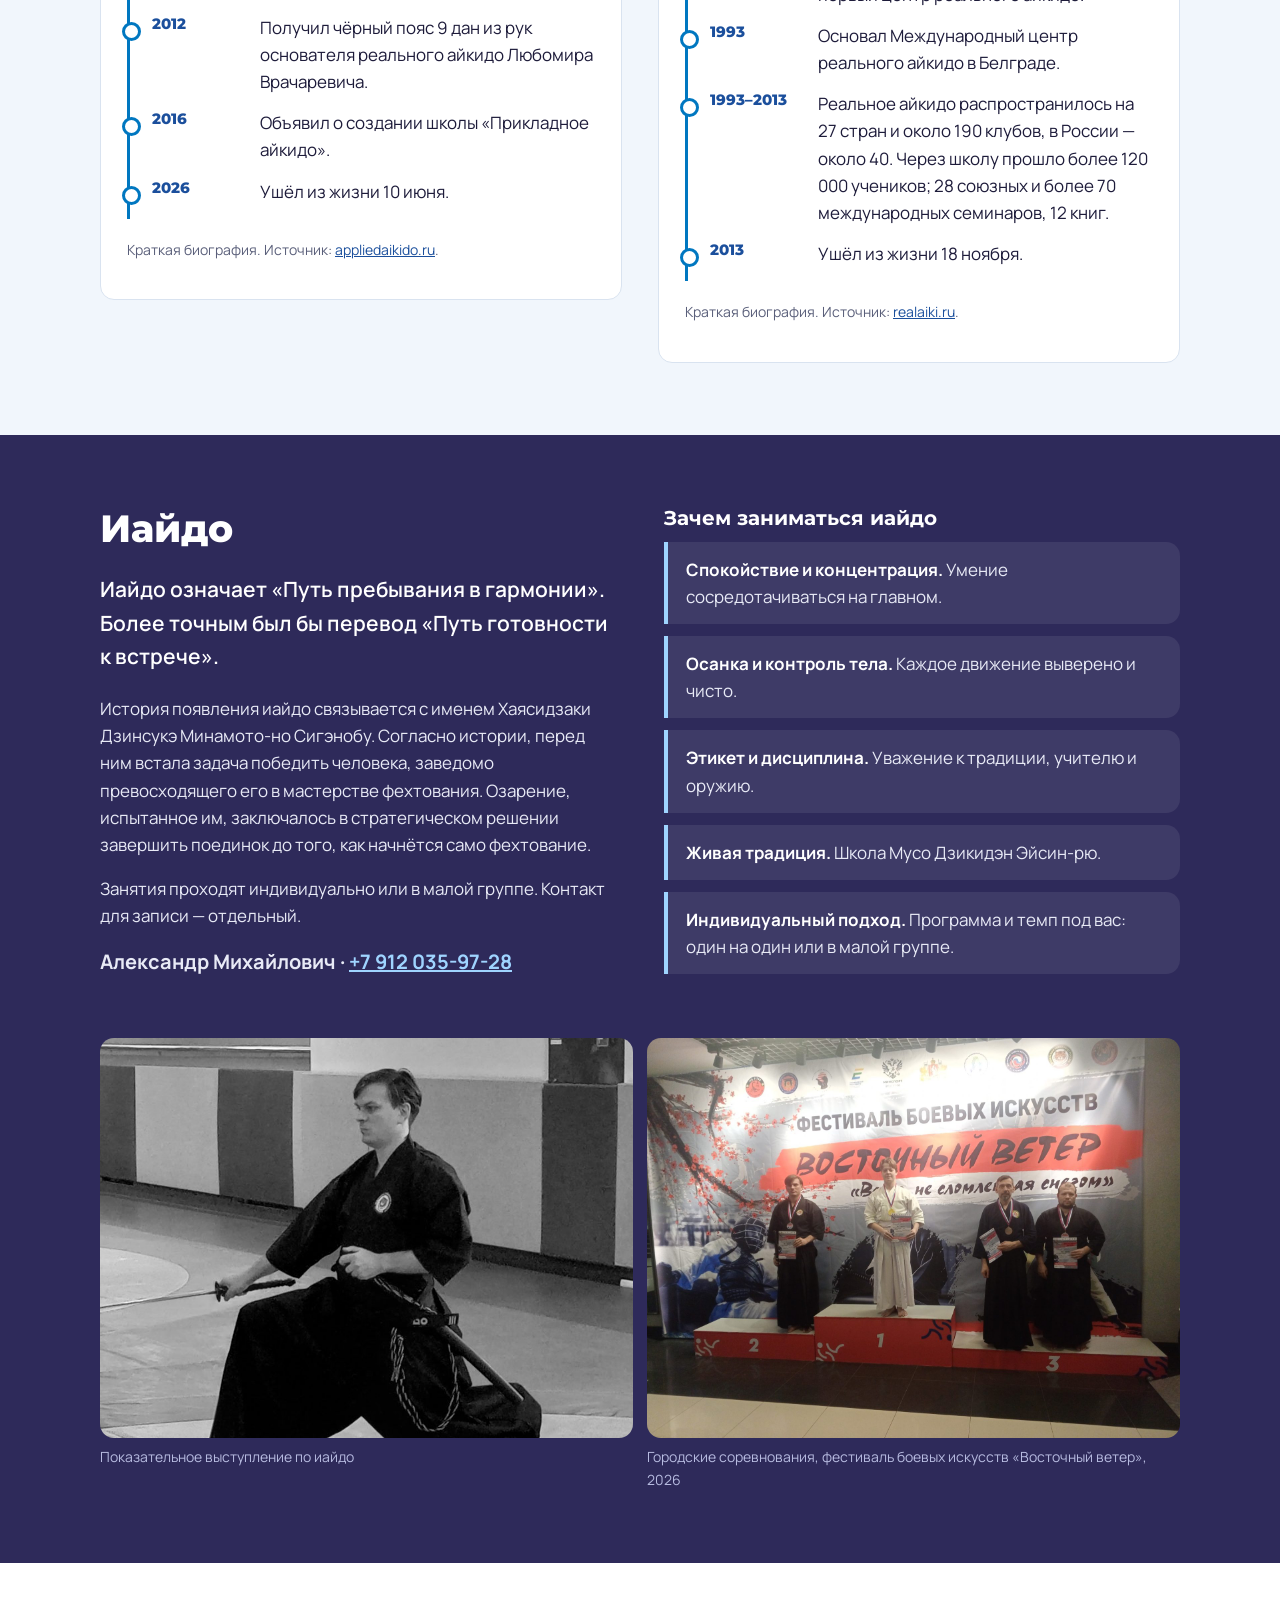
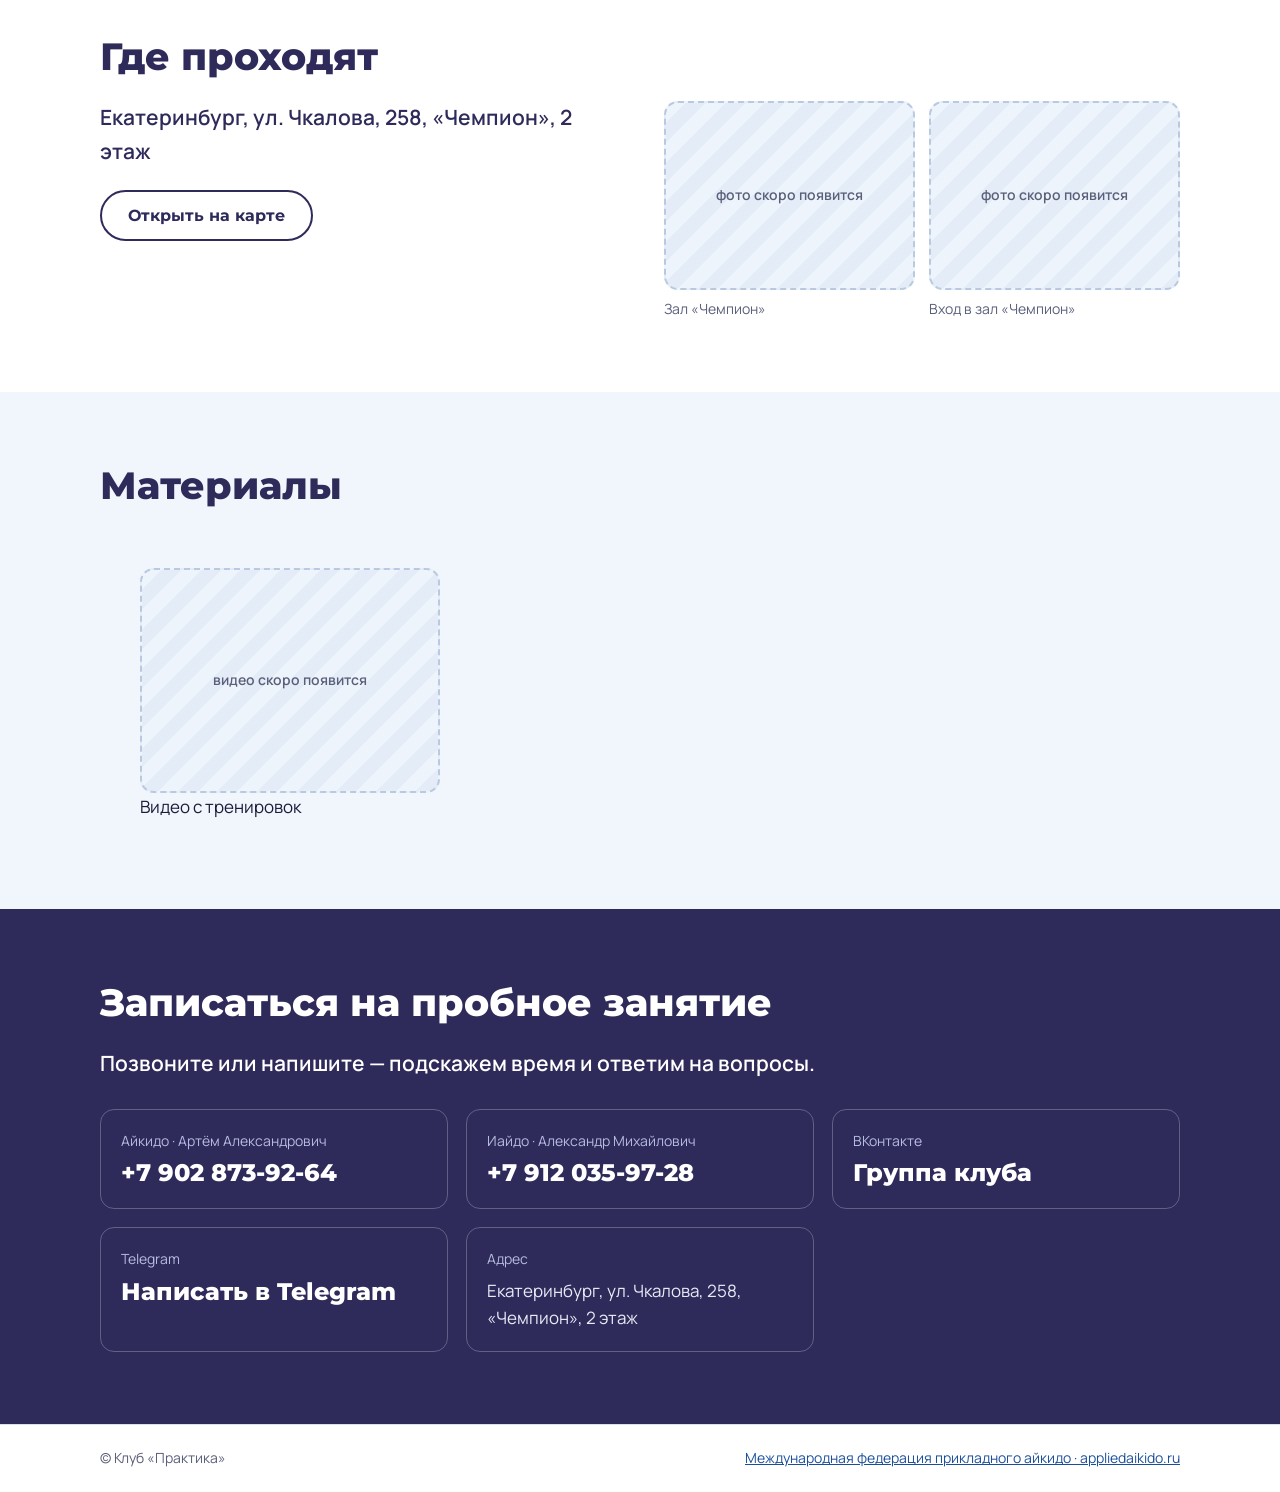
==== commit 79694913: "Лендинг: «Кто ведёт» сразу после тренировок Co-Authored-By: Claude Sonnet 5.5 <noreply@anthropic.com" ====
--- a/index.html
+++ b/index.html
@@ -61,9 +61,9 @@
     <nav class="nav" aria-label="Разделы">
       <a href="#schedule">Расписание</a>
       <a href="#training">Тренировки</a>
+      <a href="#coaches">Тренеры</a>
       <a href="#about">О направлении</a>
       <a href="#photos">Фото</a>
-      <a href="#coaches">Тренеры</a>
       <a href="#iaido">Иайдо</a>
       <a href="#contacts">Контакты</a>
     </nav>
@@ -151,7 +151,14 @@
   </div>
 </section>
 
-<section id="about" class="sec">
+<section id="coaches" class="sec">
+  <div class="wrap">
+    <h2>Кто ведёт</h2>
+    <div class="coaches" id="coachesList"></div>
+  </div>
+</section>
+
+<section id="about" class="sec sec--tint">
   <div class="wrap">
     <h2>О направлении</h2>
     <div class="cols">
@@ -170,17 +177,10 @@
   </div>
 </section>
 
-<section id="photos" class="sec sec--tint">
+<section id="photos" class="sec">
   <div class="wrap">
     <h2>Как это выглядит</h2>
     <div class="gallery gallery--wide" id="gallery"></div>
-  </div>
-</section>
-
-<section id="coaches" class="sec">
-  <div class="wrap">
-    <h2>Кто ведёт</h2>
-    <div class="coaches" id="coachesList"></div>
   </div>
 </section>
 
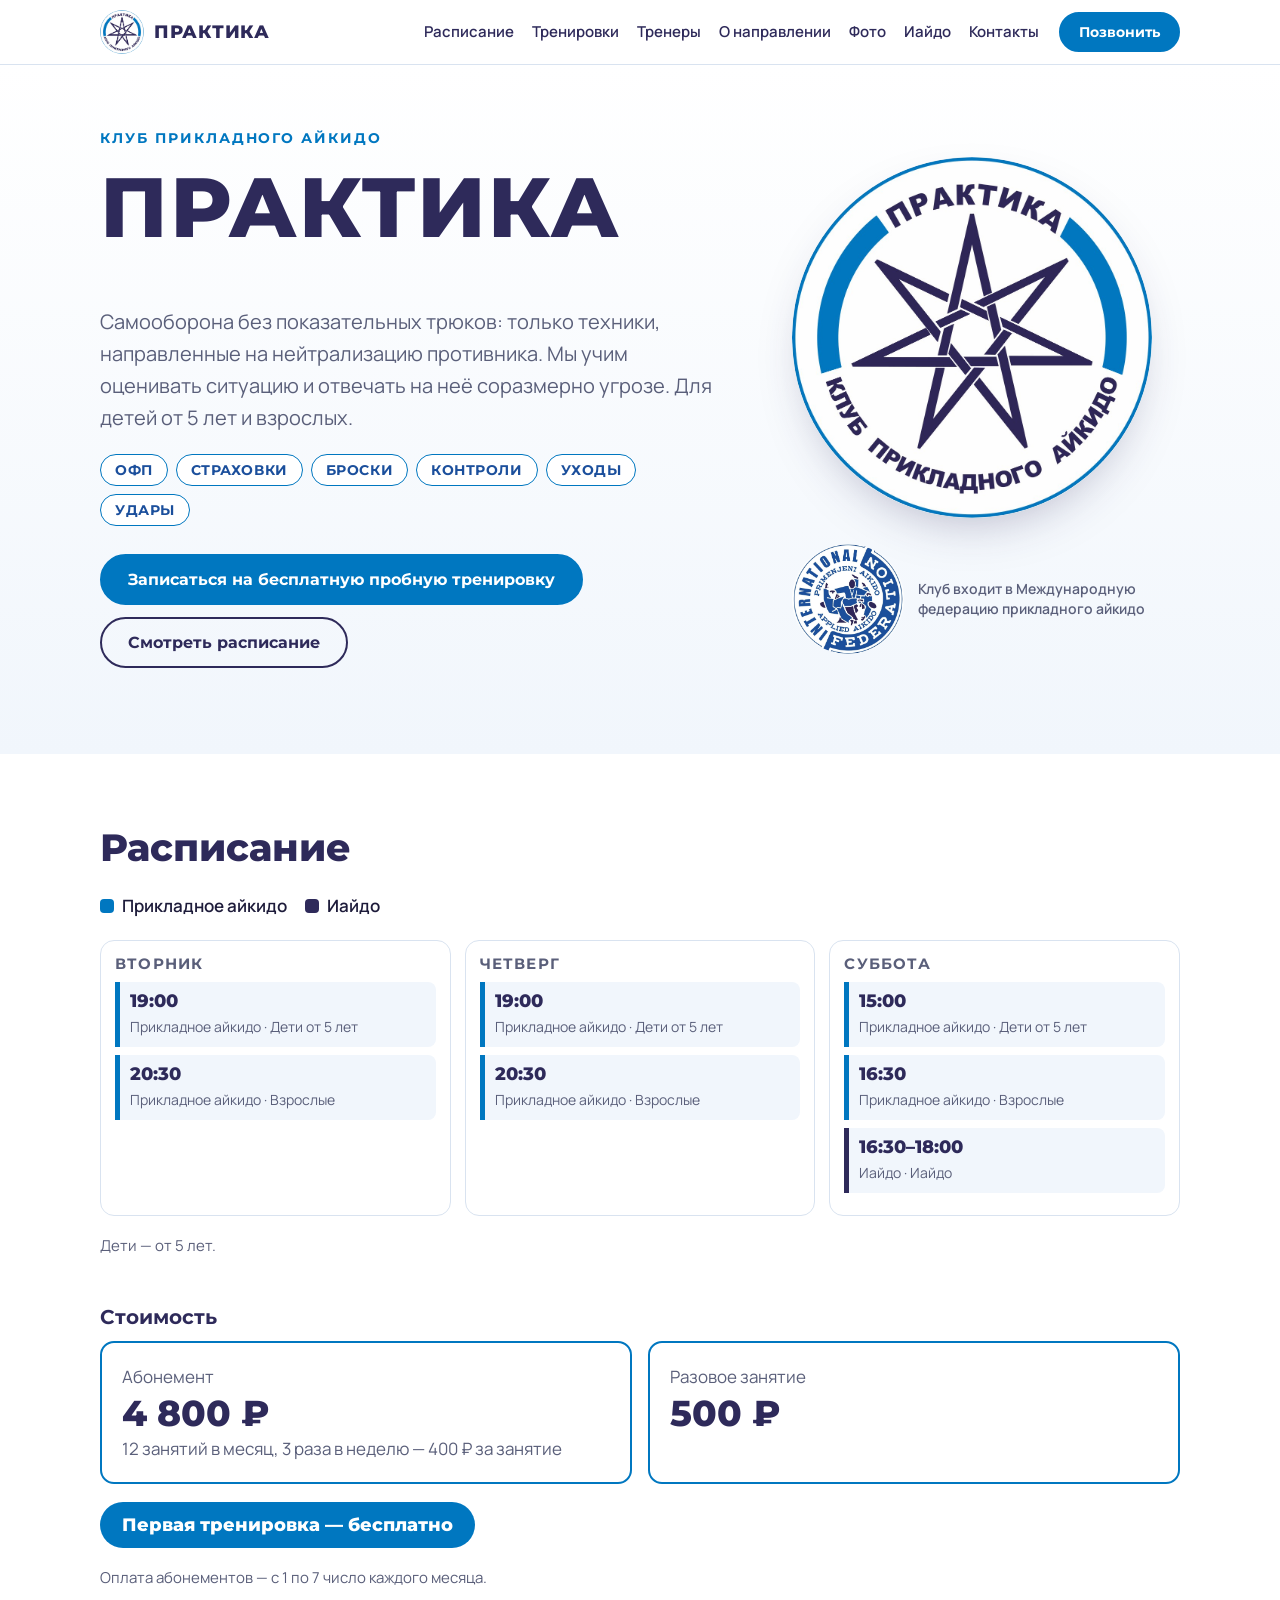
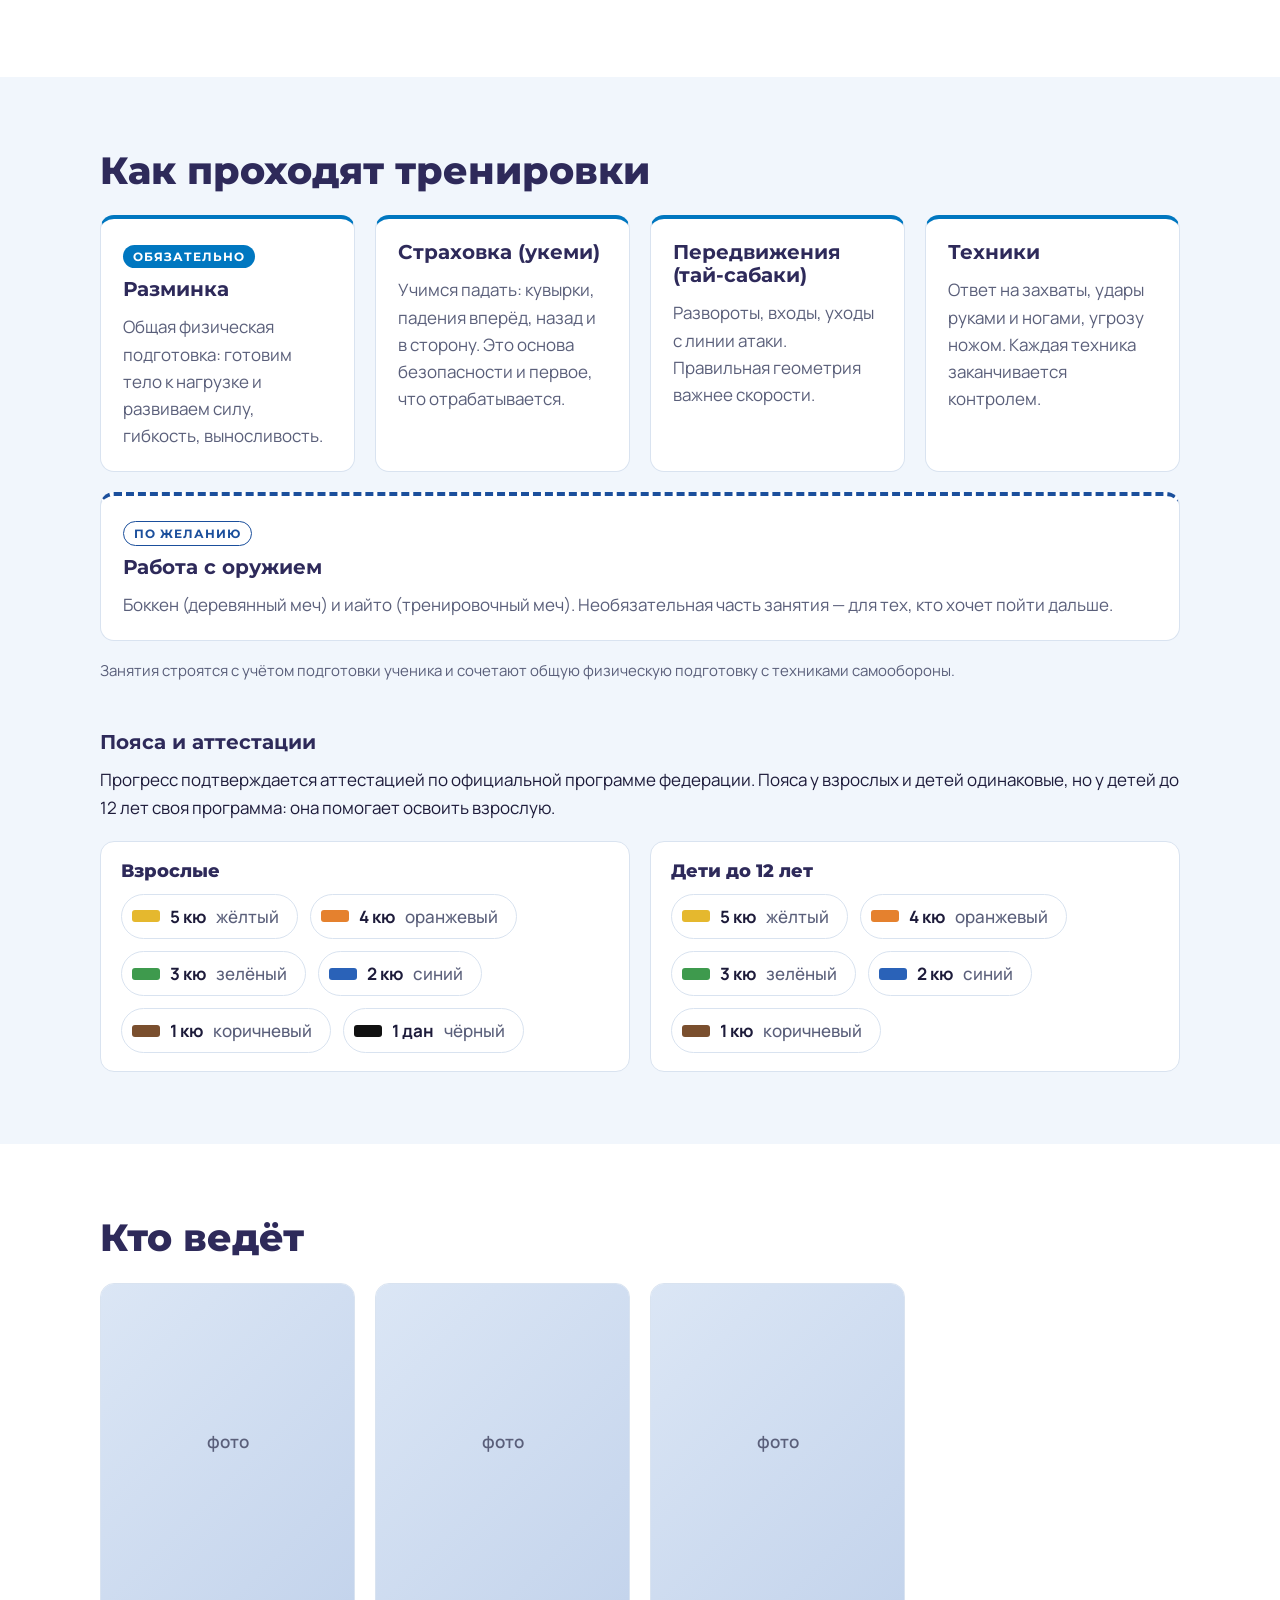
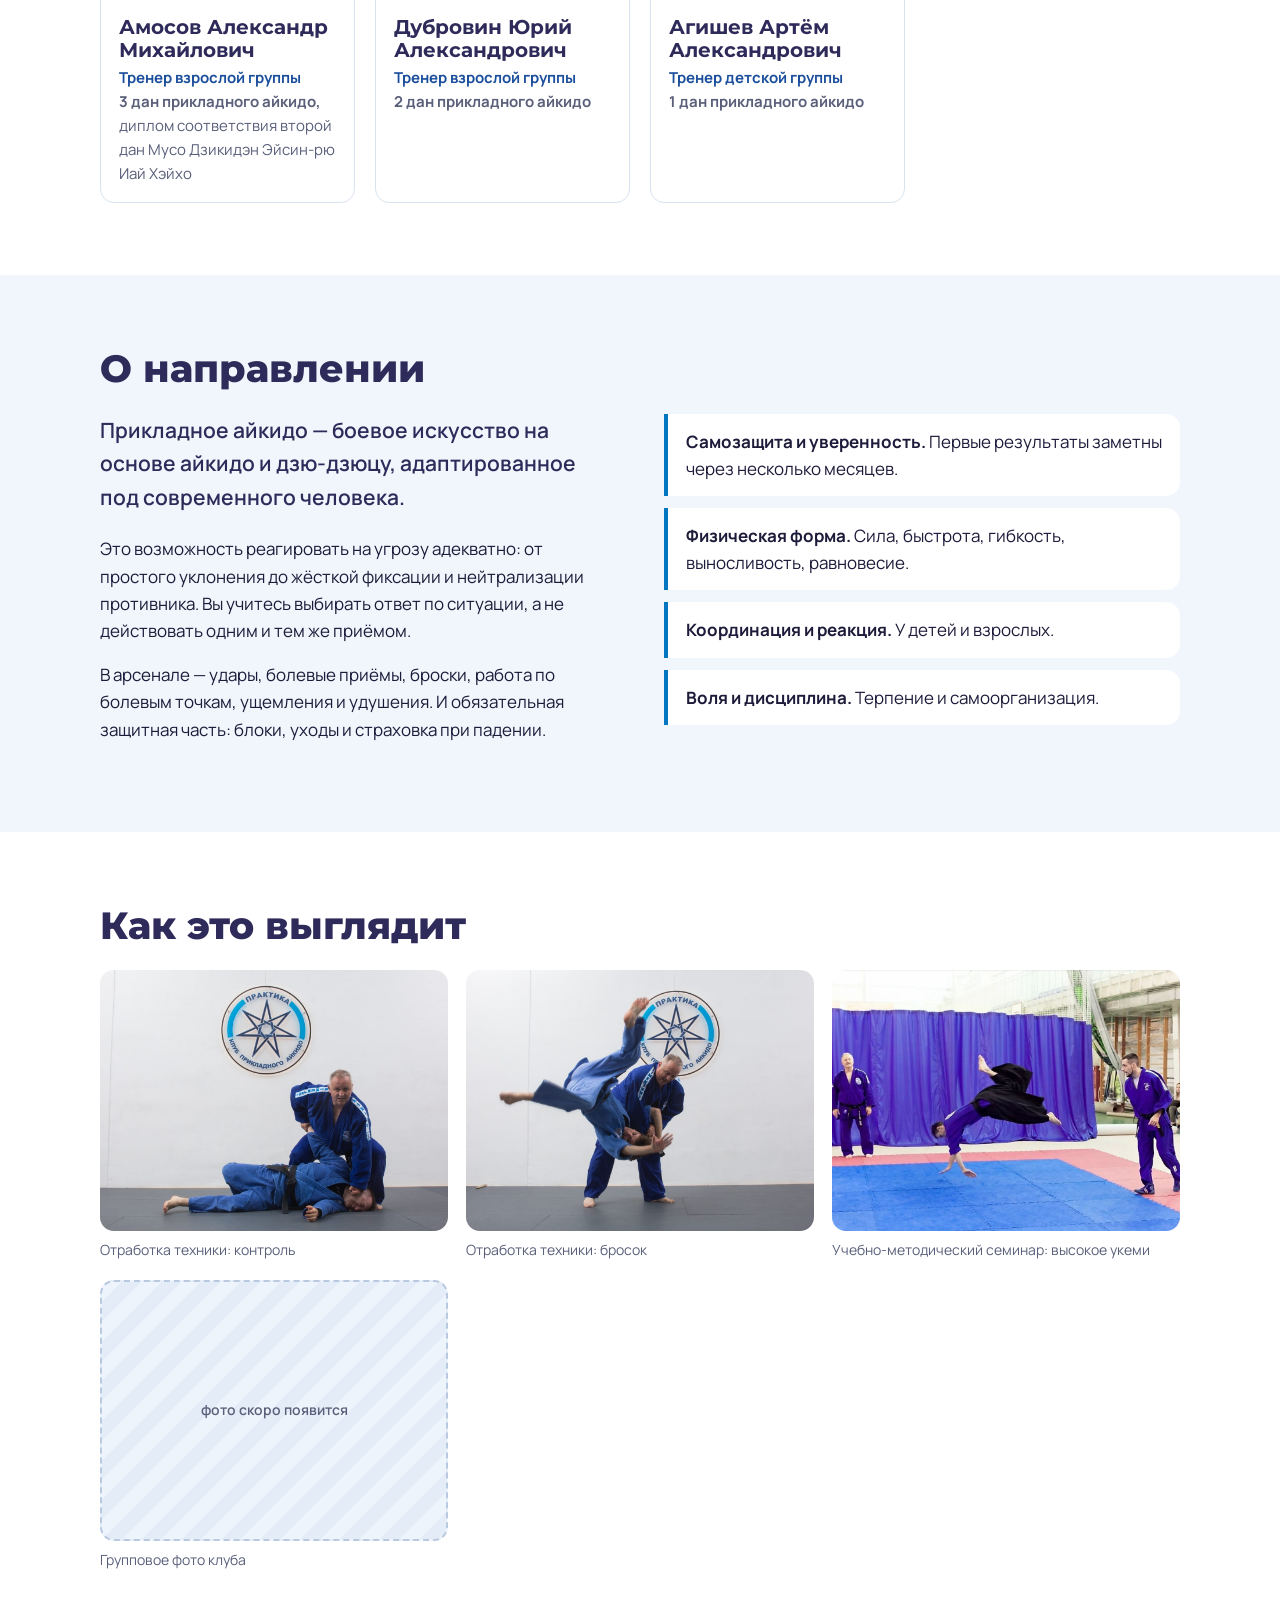
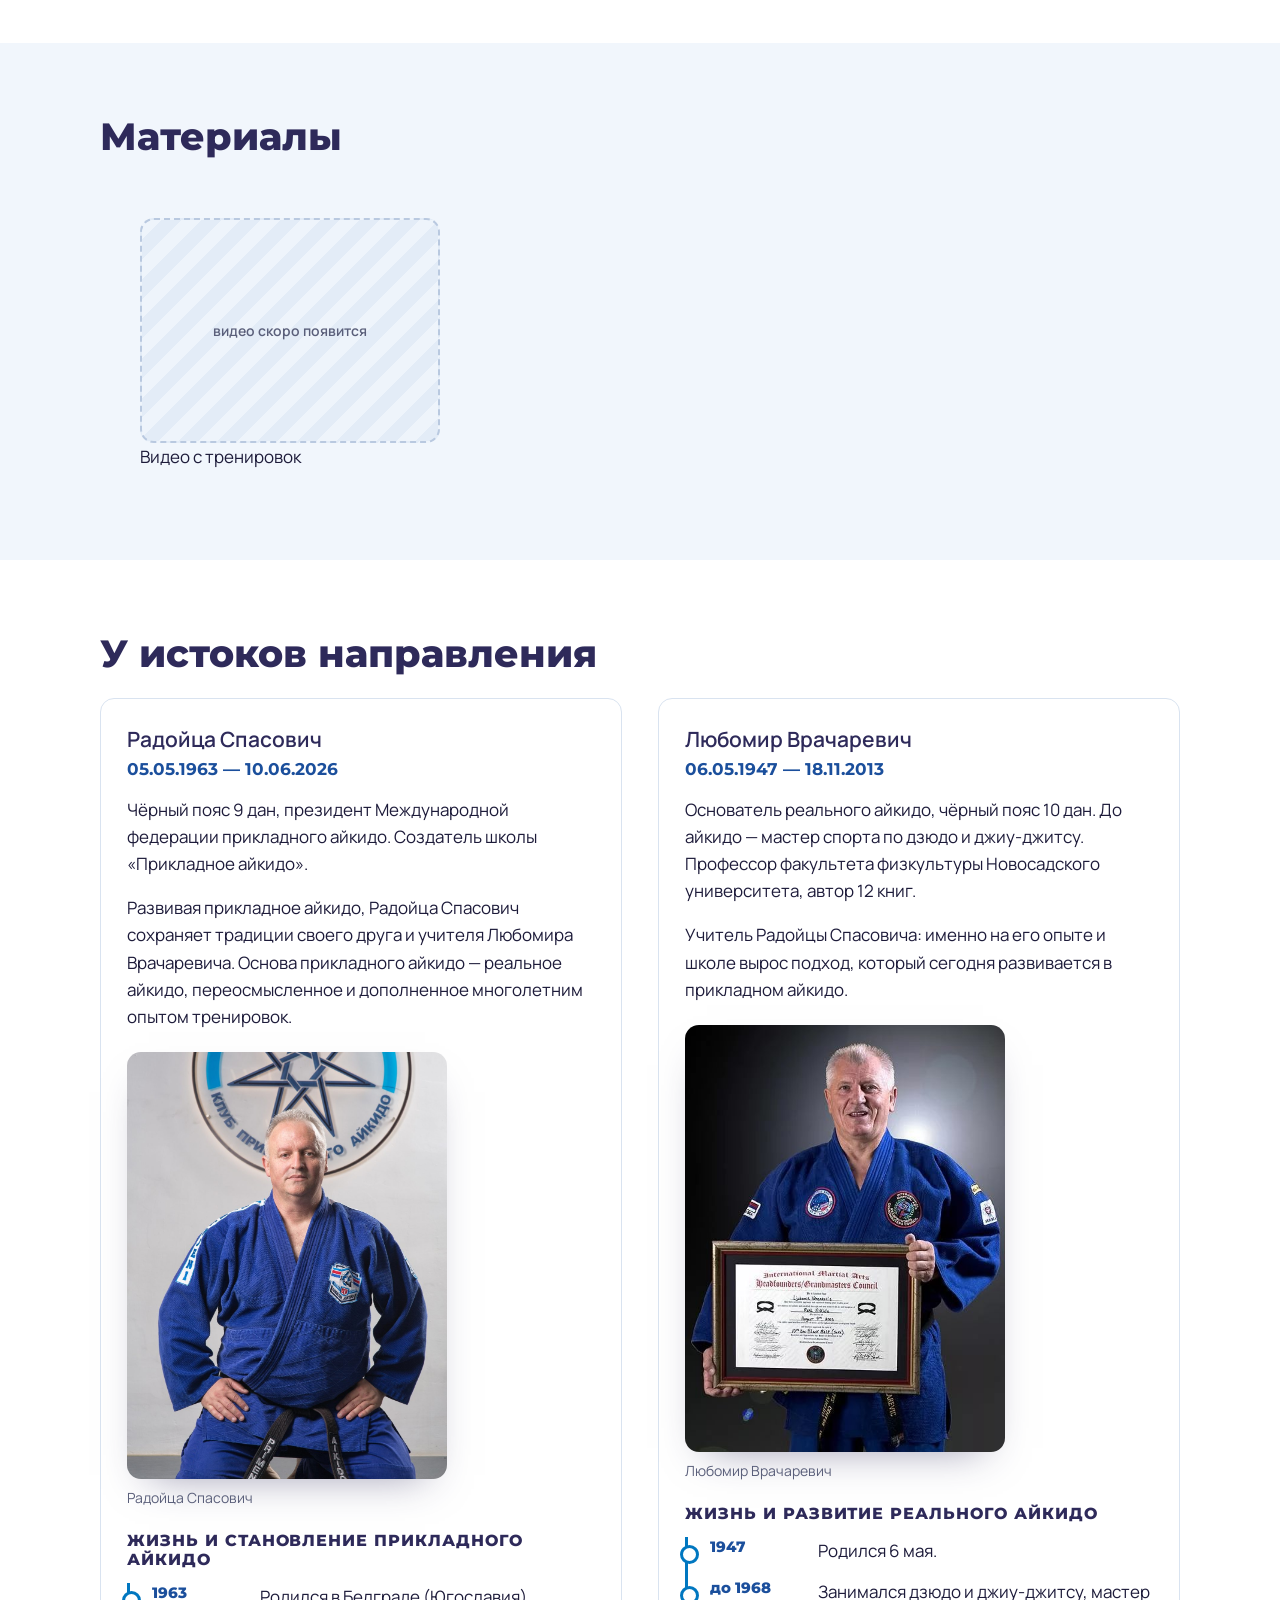
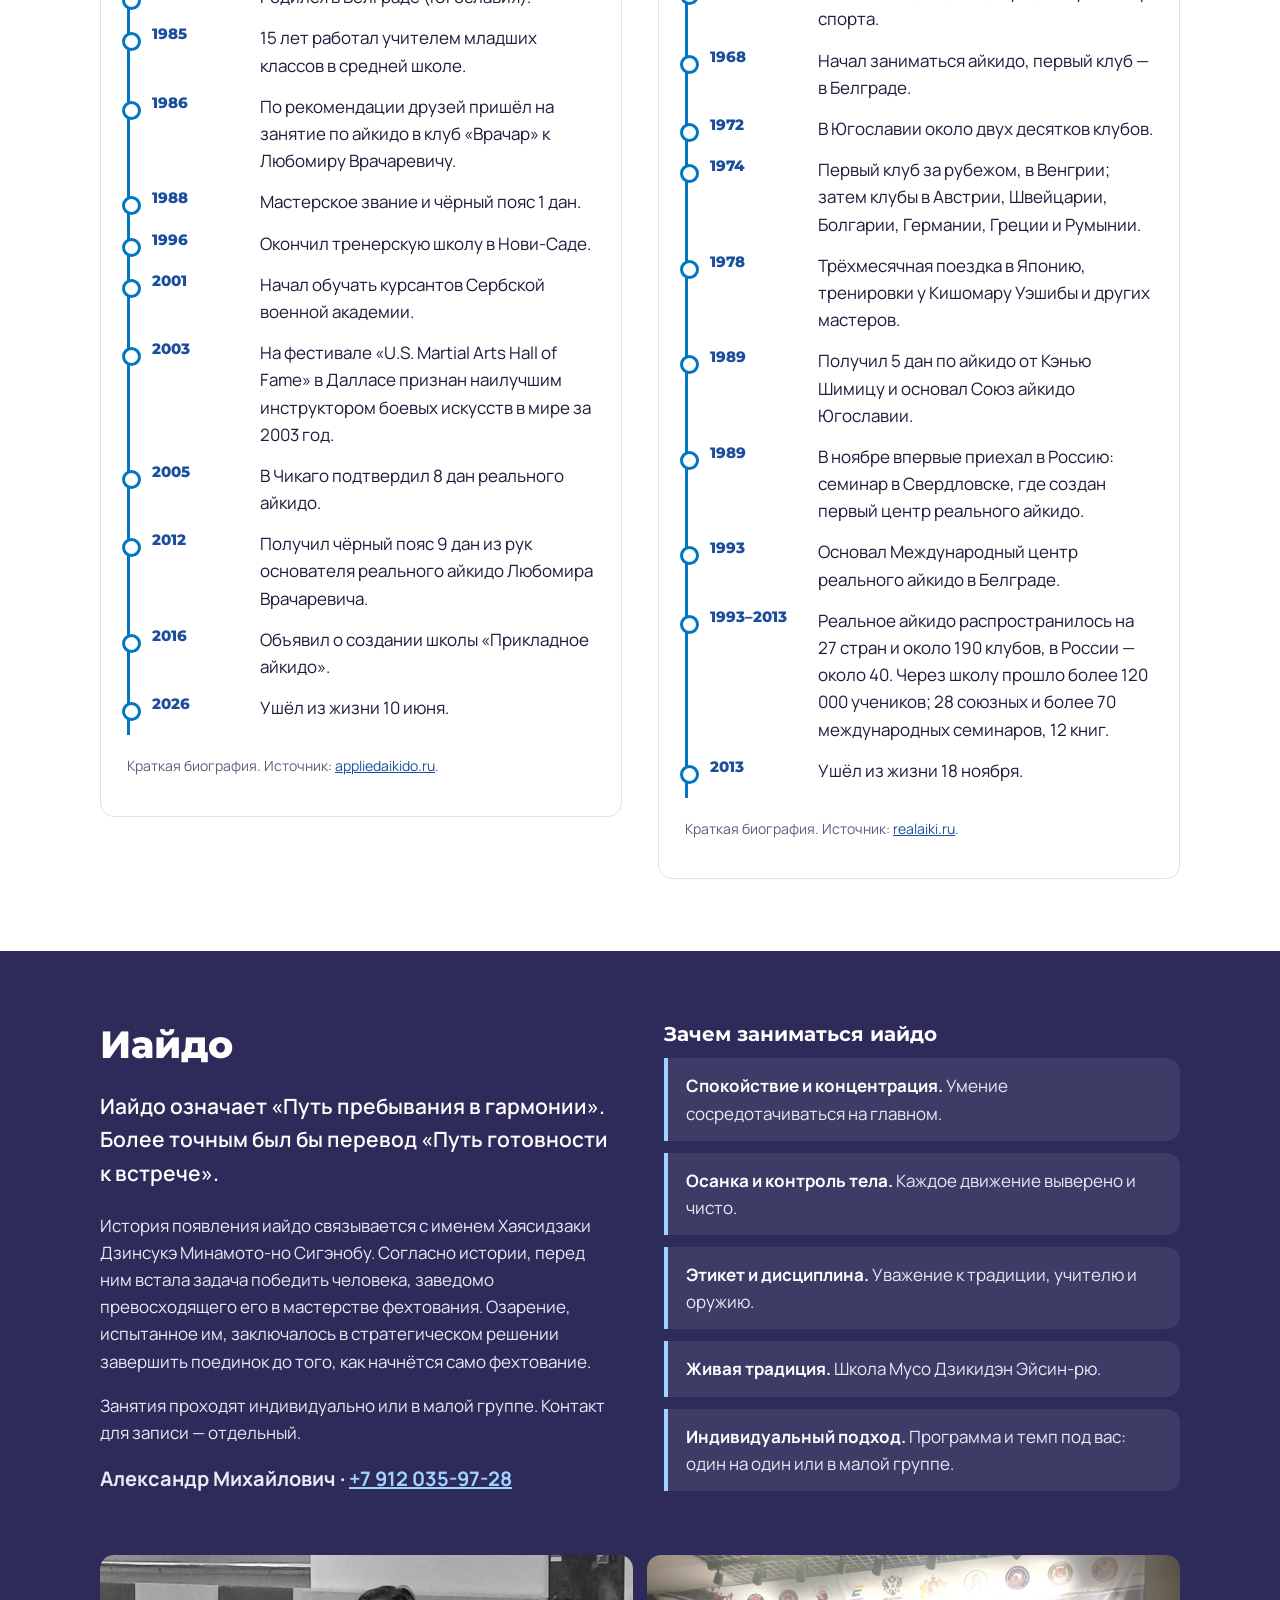
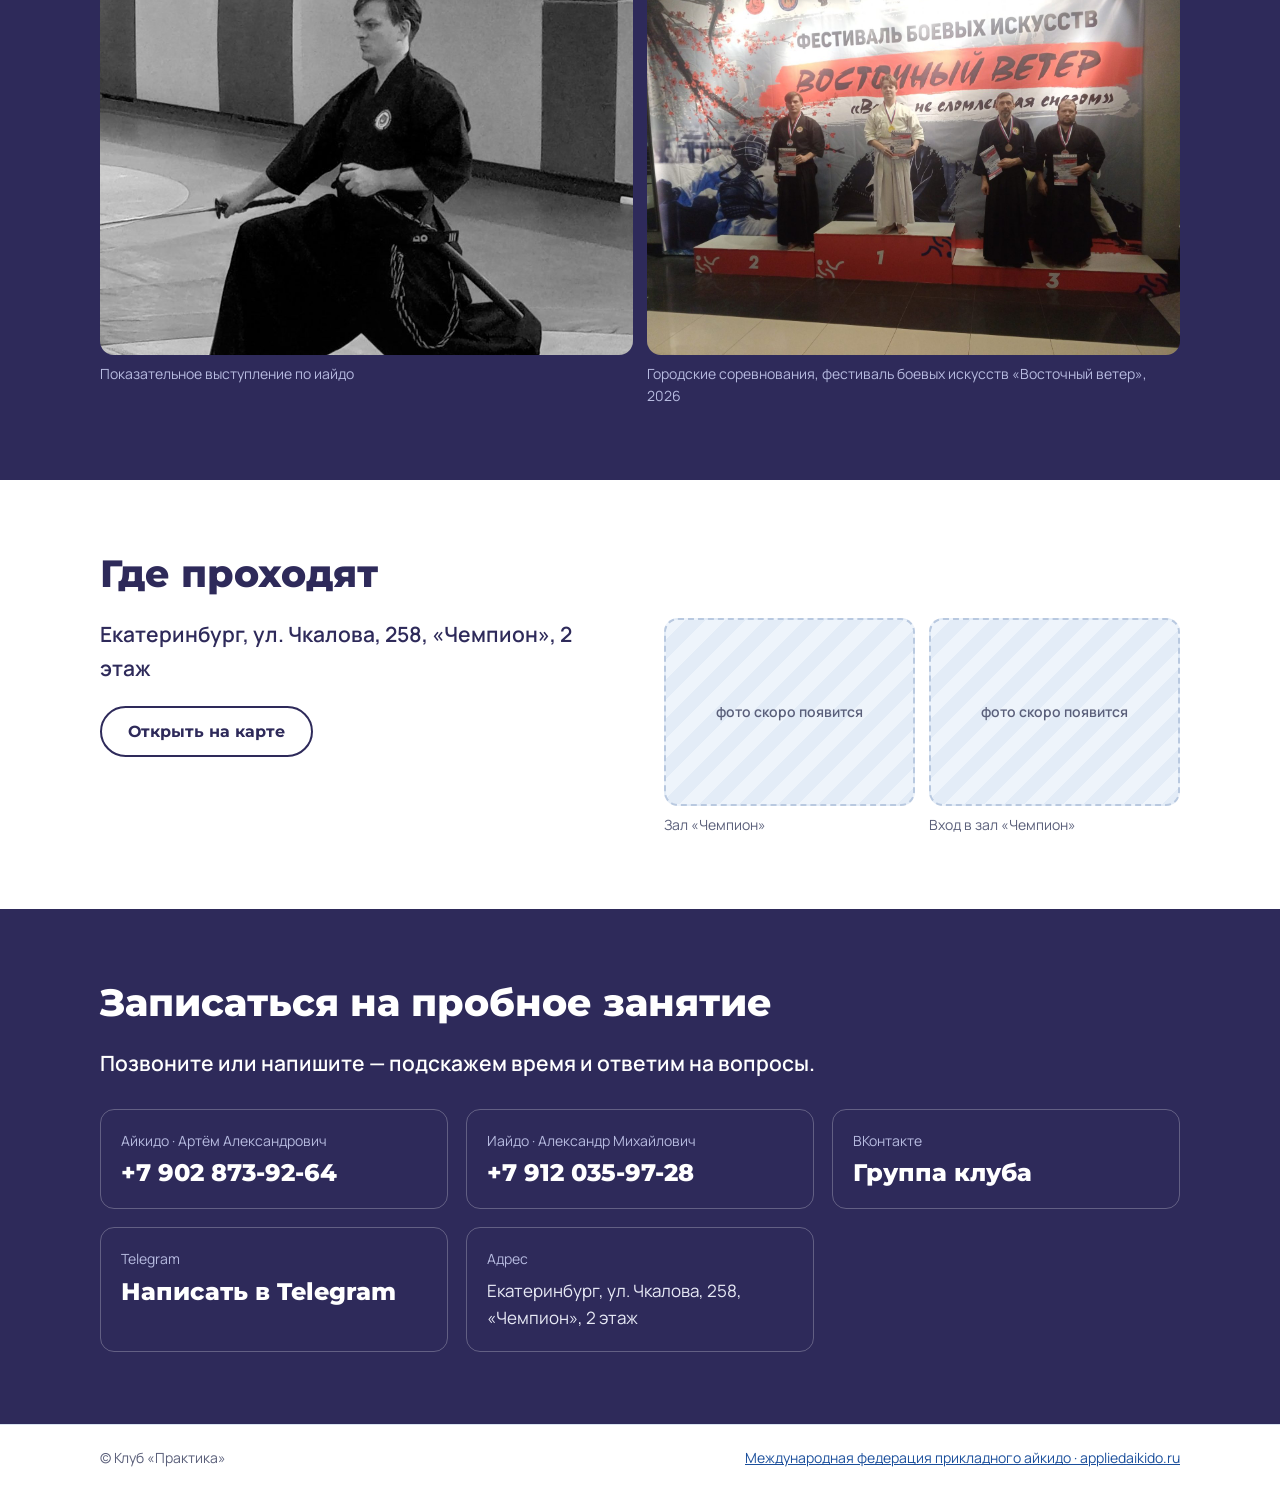
==== commit 2a269741: "Лендинг: «Материалы» после «Как это выглядит» Co-Authored-By: Claude Sonnet 5.5 <noreply@anthropic.c" ====
--- a/index.html
+++ b/index.html
@@ -184,7 +184,15 @@
   </div>
 </section>
 
-<section id="master" class="sec sec--tint">
+<section id="media" class="sec sec--tint">
+  <div class="wrap">
+    <h2>Материалы</h2>
+    <div class="promo" id="promo"></div>
+    <div class="videos" id="videos"></div>
+  </div>
+</section>
+
+<section id="master" class="sec">
   <div class="wrap">
     <h2>У истоков направления</h2>
     <div class="masters">
@@ -277,14 +285,6 @@
   </div>
 </section>
 
-<section id="media" class="sec sec--tint">
-  <div class="wrap">
-    <h2>Материалы</h2>
-    <div class="promo" id="promo"></div>
-    <div class="videos" id="videos"></div>
-  </div>
-</section>
-
 <section id="contacts" class="sec sec--dark">
   <div class="wrap">
     <h2>Записаться на пробное занятие</h2>
